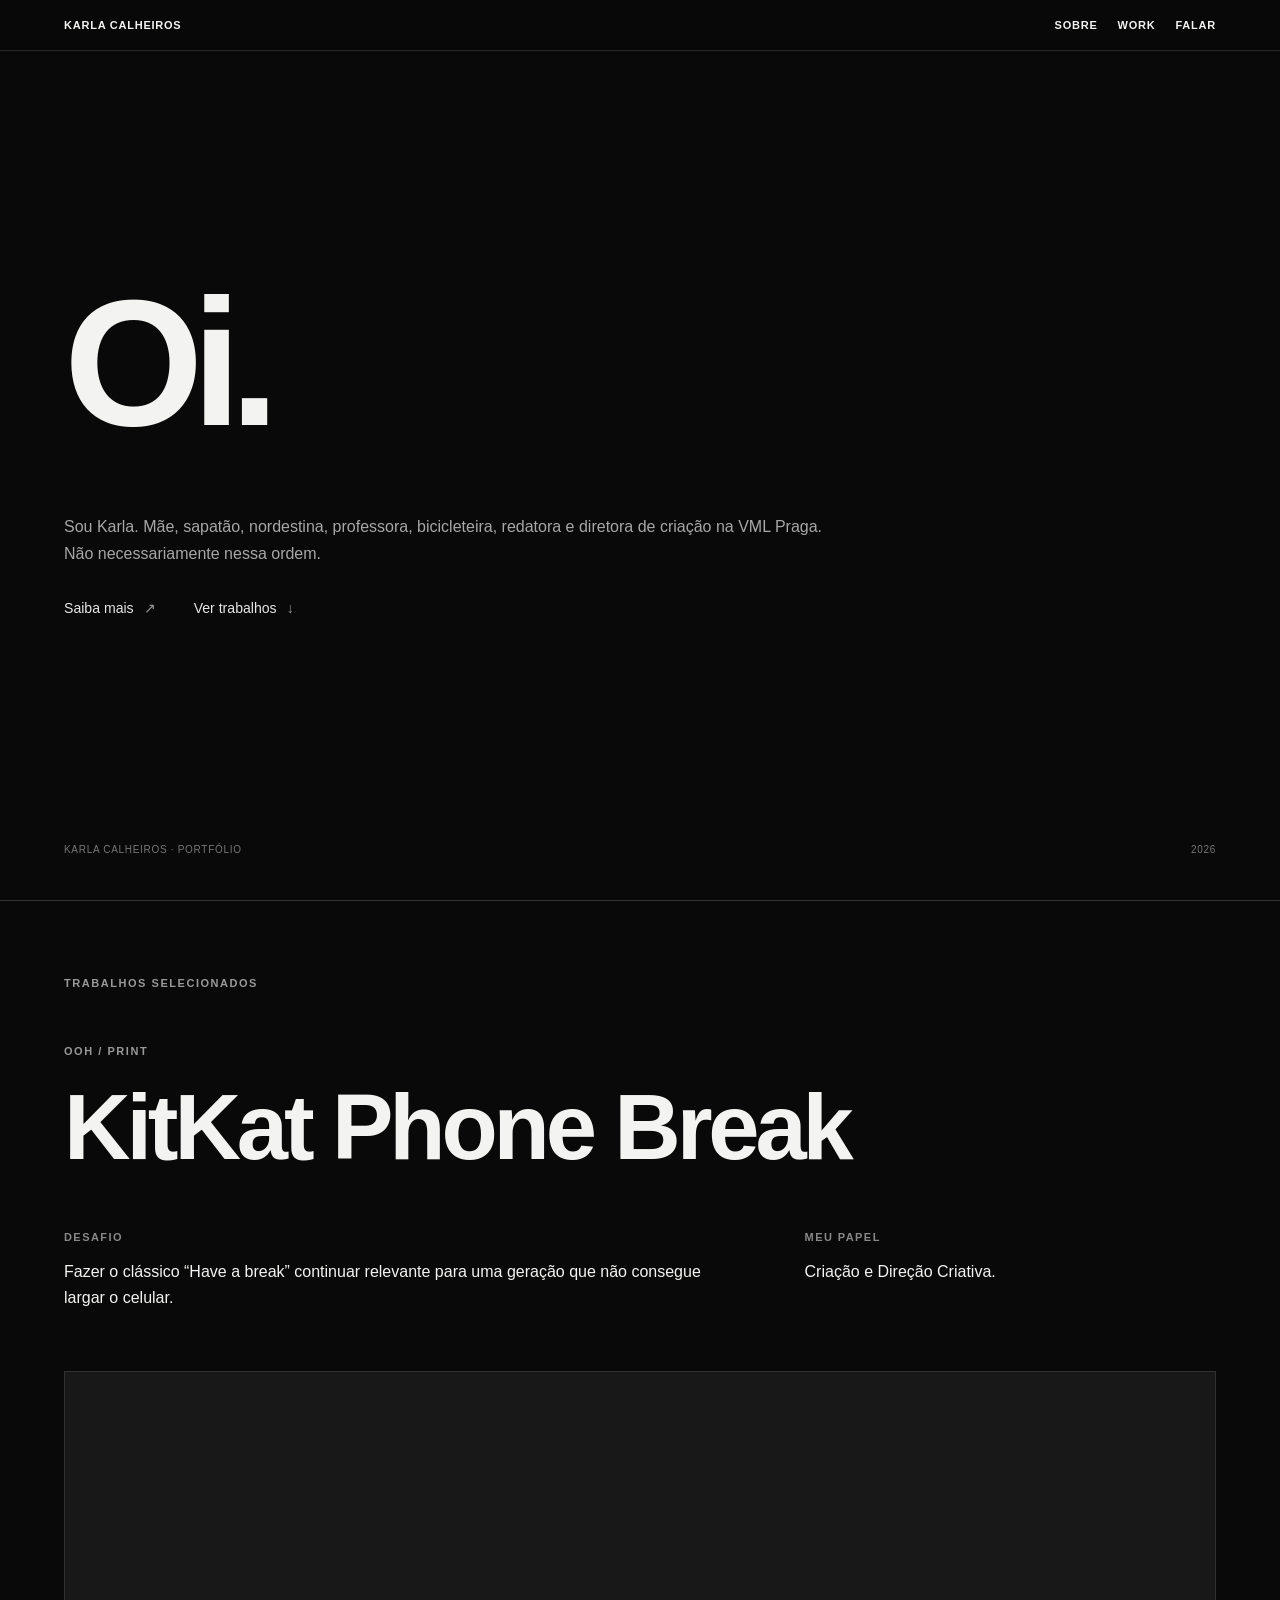
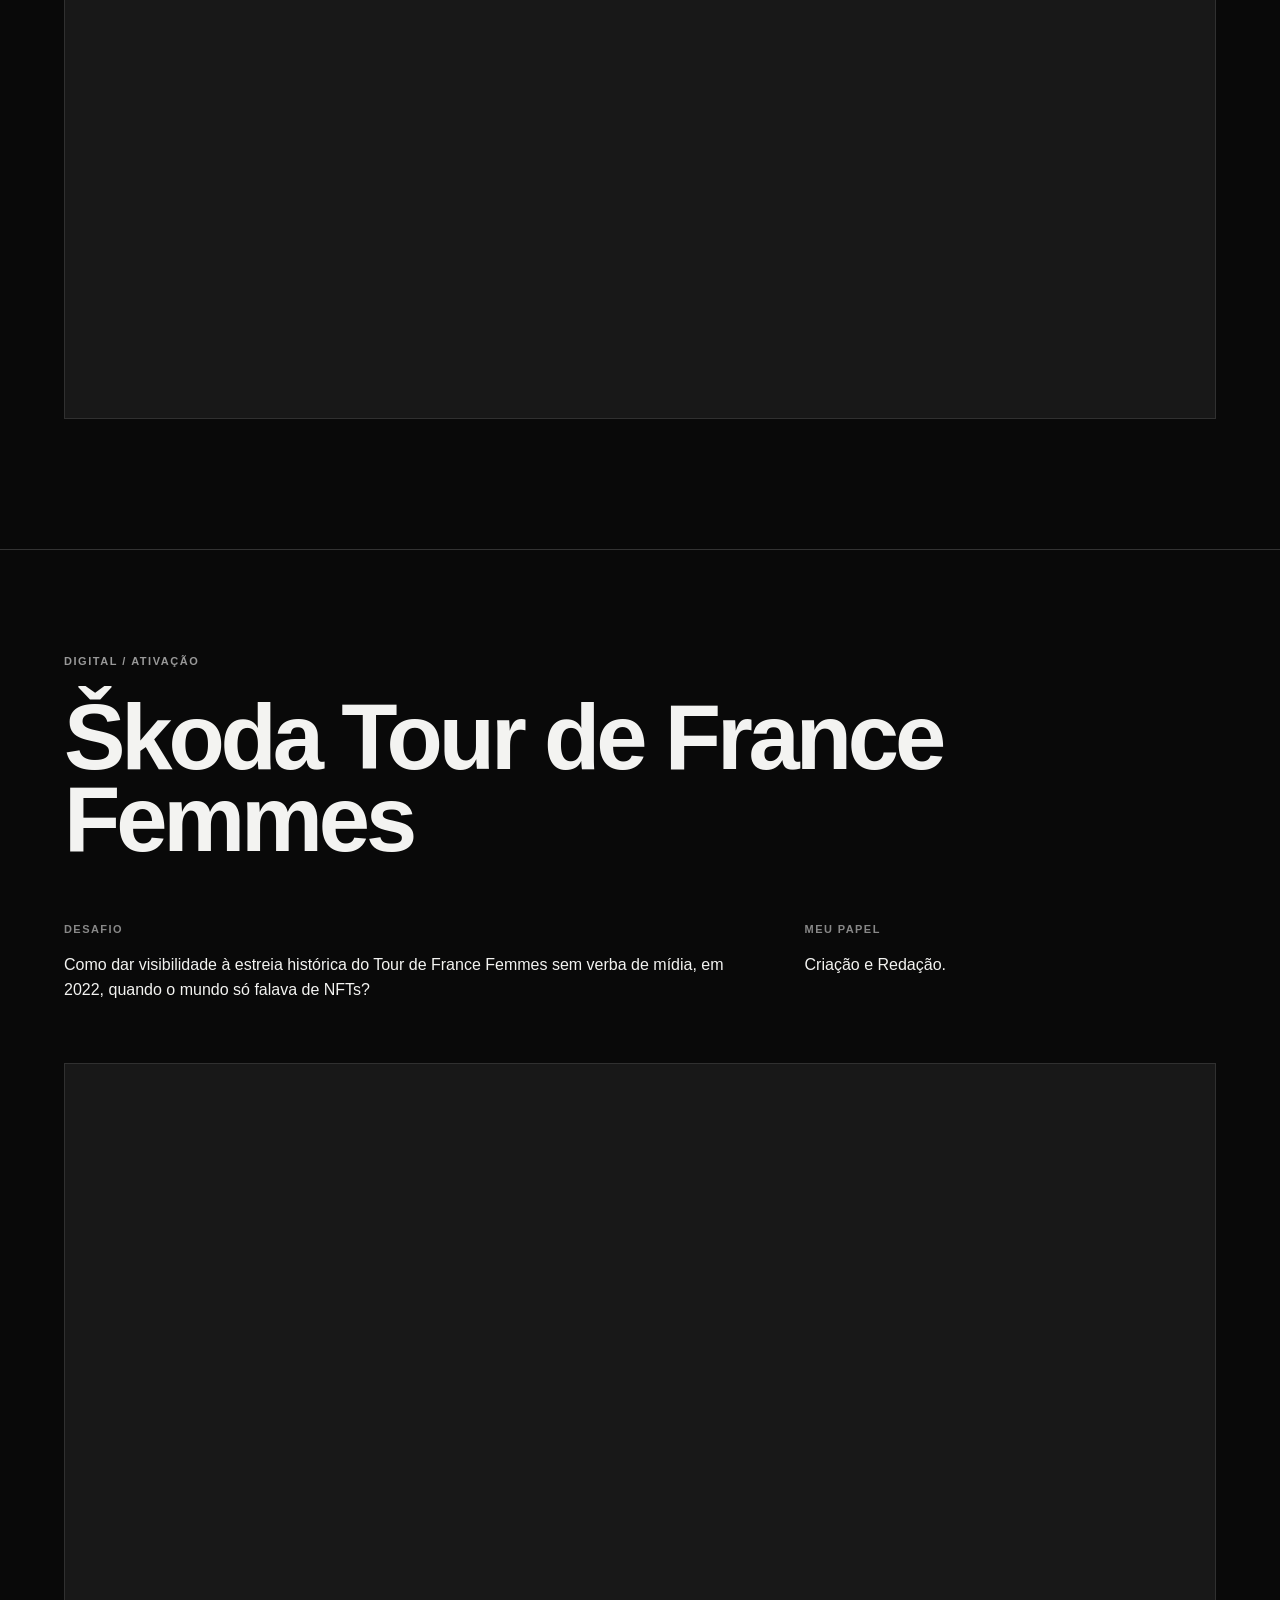
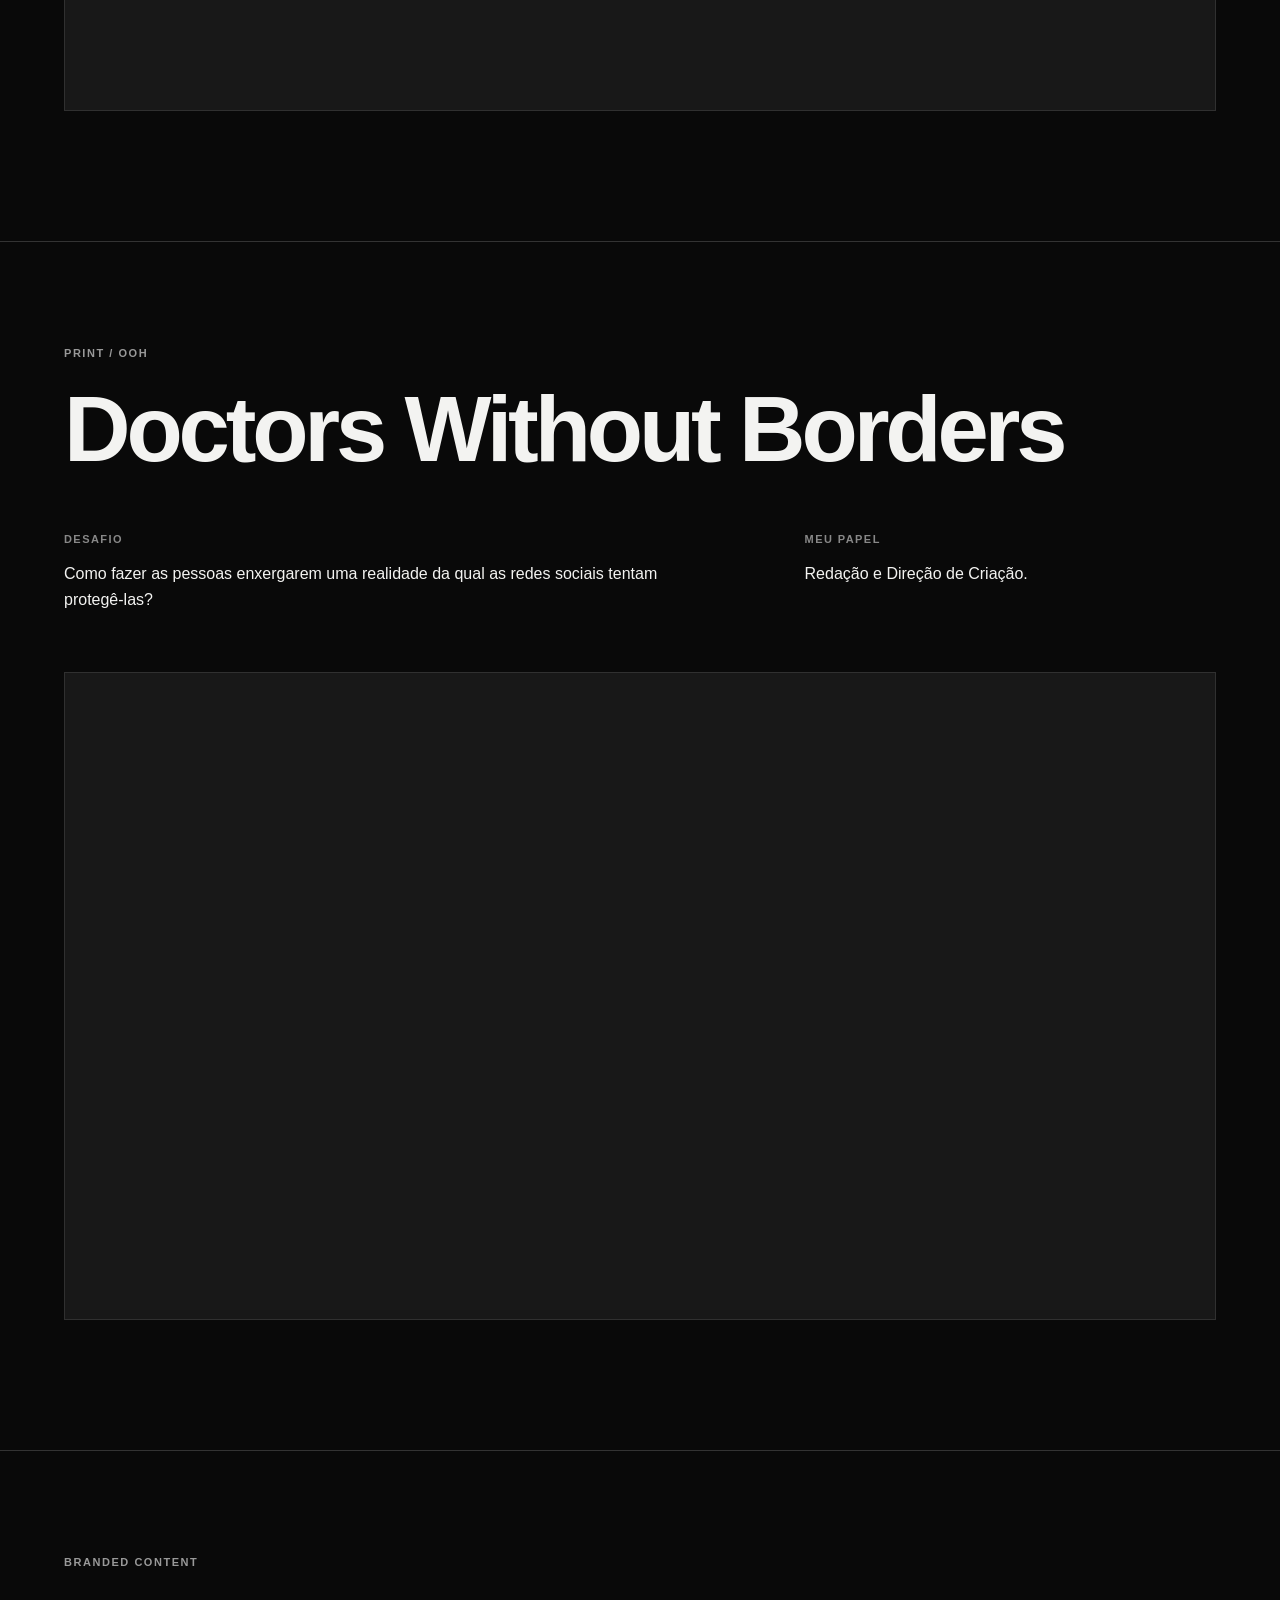
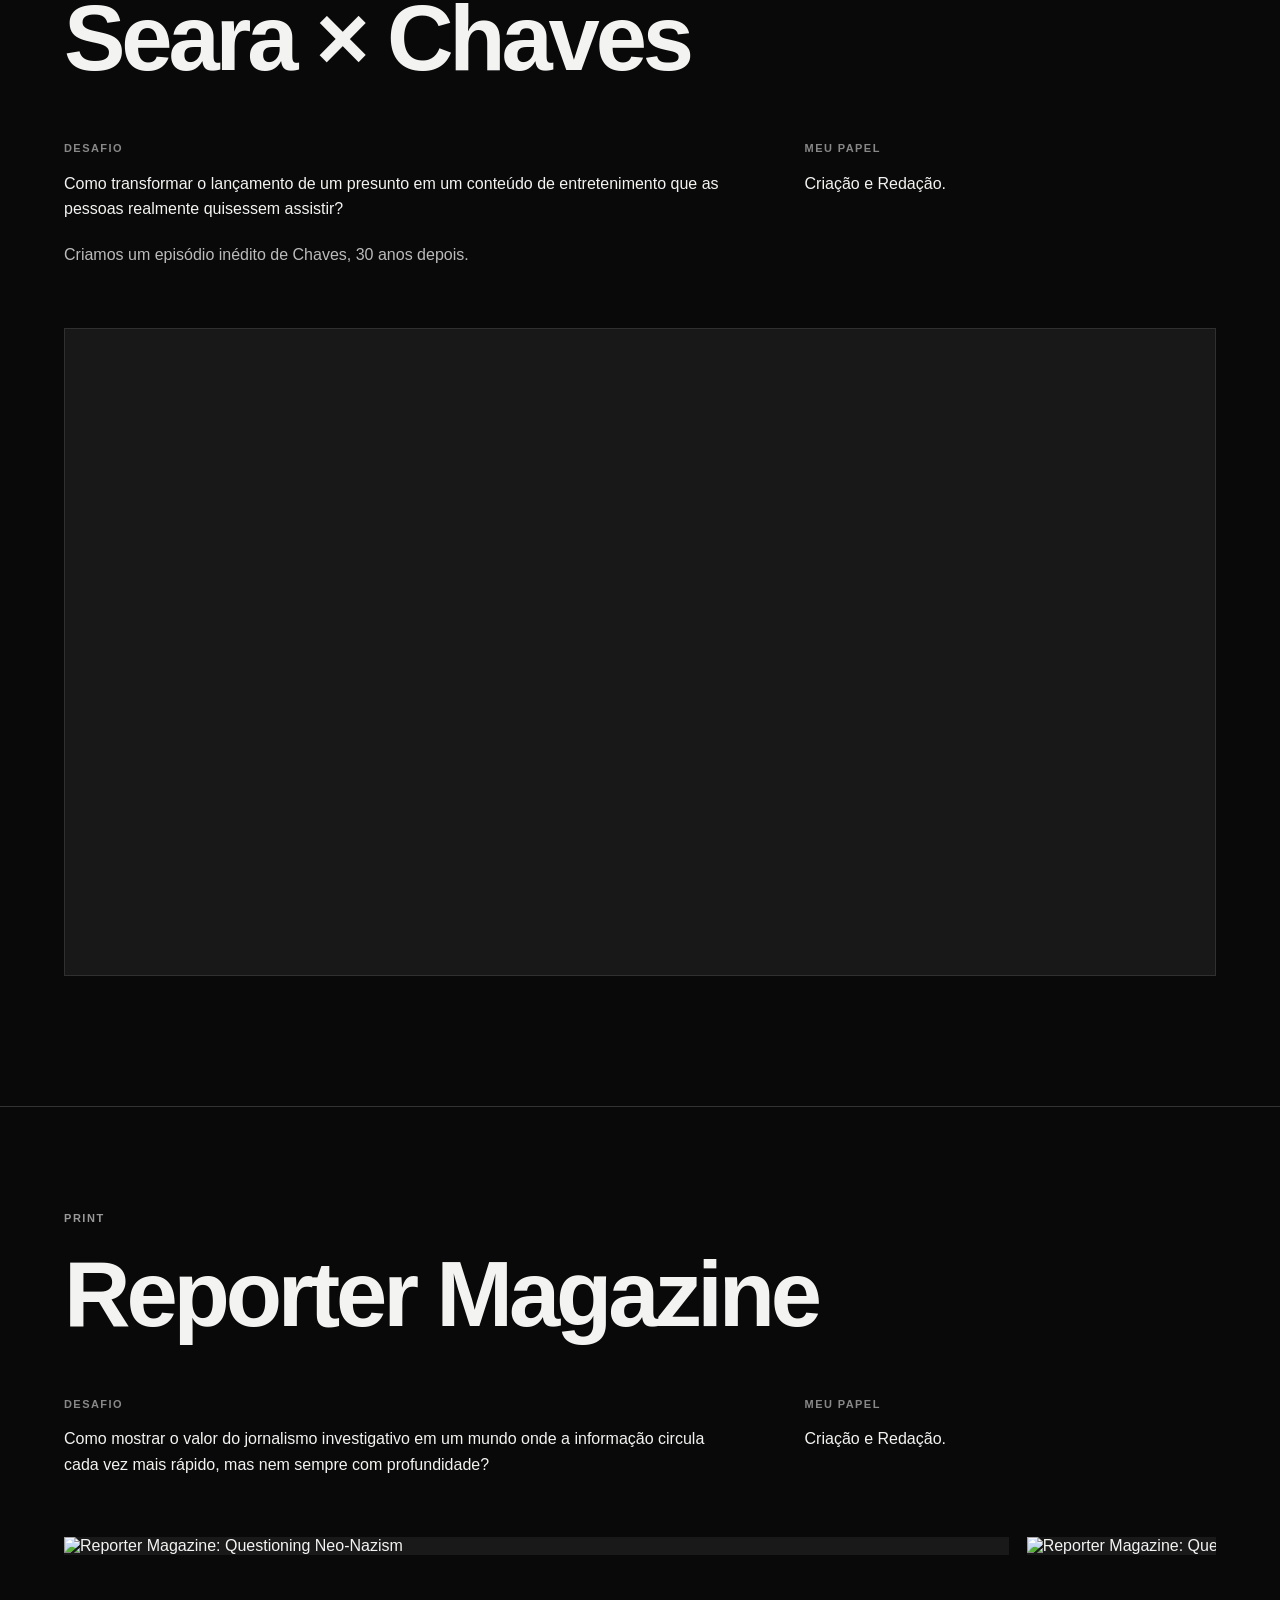
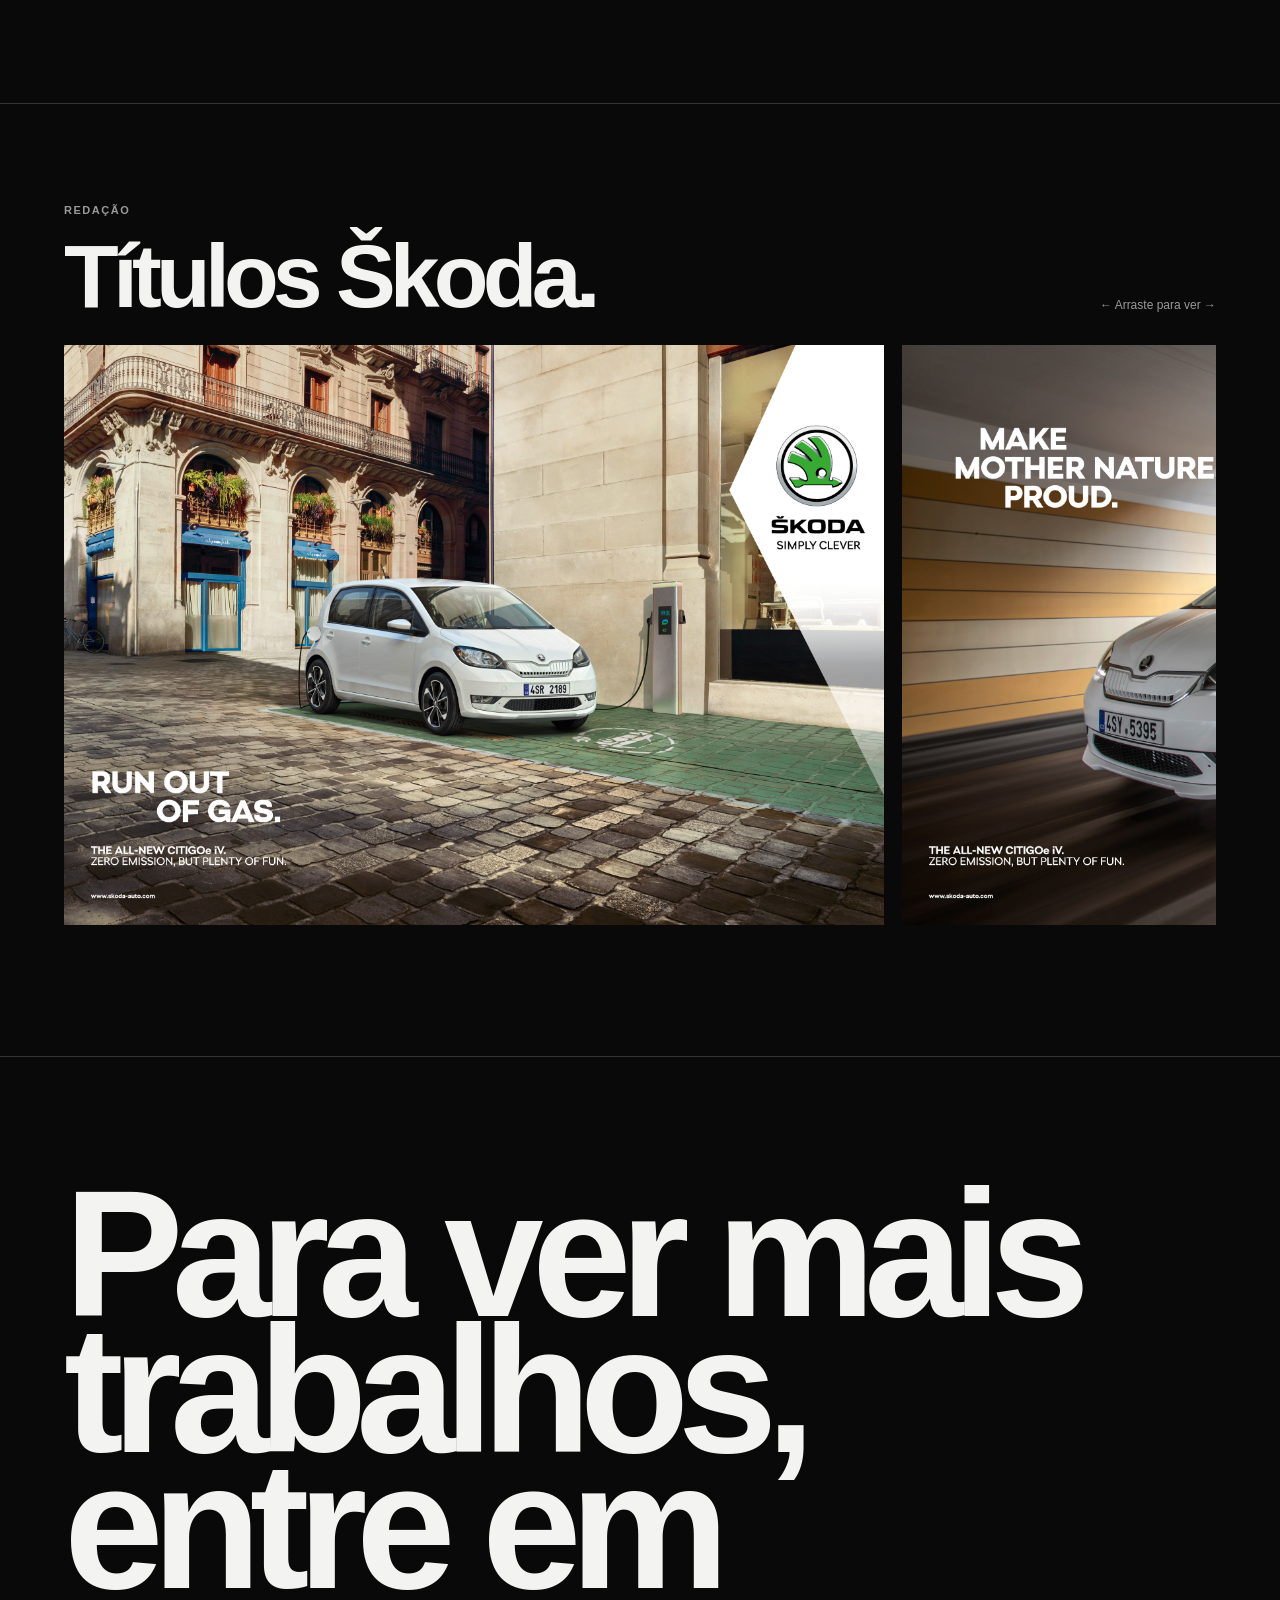
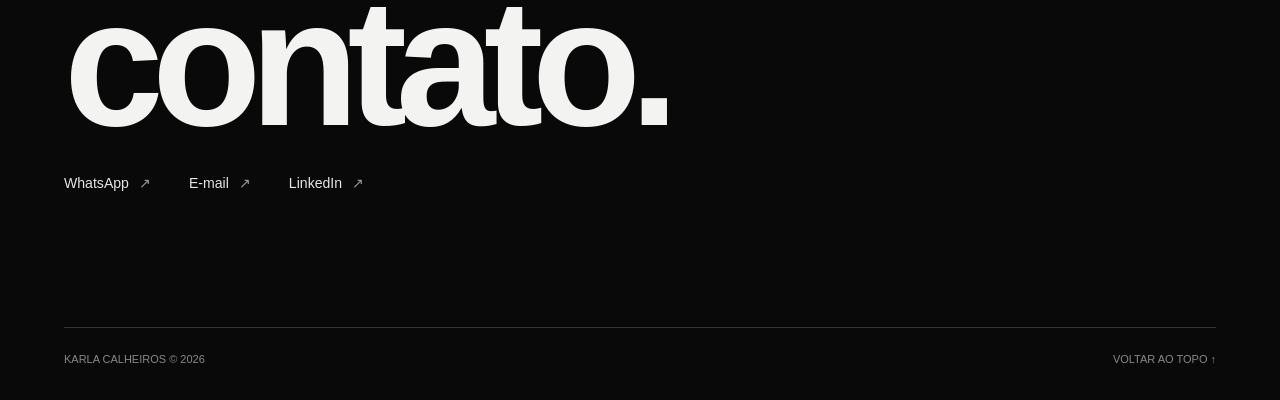
==== index.html @ 7d06cebe "Simplify closing sentence of toolkits paragraph" ====
<!doctype html><html lang="pt-BR"><head><meta charset="utf-8"><meta name="viewport" content="width=device-width,initial-scale=1"><title>Karla Calheiros | Creative Director</title><meta name="description" content="Karla Calheiros. Redatora e Diretora Criativa. Portfólio."><style>
:root{color-scheme:dark}*{box-sizing:border-box}html{scroll-behavior:smooth}body{margin:0;background:#090909;color:#f3f3f1;font-family:Arial,Helvetica,sans-serif}a{color:inherit;text-decoration:none}a:hover{opacity:.75}.top{position:fixed;z-index:3;top:0;left:0;right:0;background:#090909e8;border-bottom:1px solid #272727;padding:19px 5vw;display:flex;justify-content:space-between;font-size:11px;font-weight:700;letter-spacing:.07em}.top div{display:flex;gap:20px}.hero{height:100svh;min-height:580px;padding:15vh 5vw 7vh;display:flex;flex-direction:column;justify-content:center}.hero h1{font-size:clamp(54px,12.3vw,205px);letter-spacing:-.052em;line-height:.79;margin:auto 0 0;font-weight:900}.hero h1 span{display:block}.bottom{margin-top:auto;display:flex;align-items:center;justify-content:space-between;color:#999;font-size:12px;letter-spacing:.04em;text-transform:uppercase}.arrow{font-size:36px;color:white;animation:dip 2s infinite}@keyframes dip{50%{transform:translateY(9px);opacity:.45}}.container{max-width:1520px;margin:auto;padding:0 5vw}.kicker{font-size:11px;font-weight:700;letter-spacing:.14em;color:#999;text-transform:uppercase}.about{border-top:1px solid #333;padding:125px 0 150px}.prose{max-width:750px;margin:45px auto 0;font-size:clamp(17px,1.48vw,21px);line-height:1.6}.prose p{margin:0 0 1.4em}.work{border-top:1px solid #333;padding:15vh 0 12vh}.work h2,.footer h2{font-family:Arial,Helvetica,sans-serif;font-weight:900;font-size:clamp(90px,21vw,310px);letter-spacing:-.052em;line-height:.79;margin:75px 0 0}.case{border-top:1px solid #333;padding:105px 0 130px}.case h3{font-size:clamp(48px,8vw,125px);line-height:.9;letter-spacing:-.065em;margin:30px 0 60px}.meta{display:grid;grid-template-columns:1fr 1fr;gap:7vw;max-width:1050px;margin-bottom:60px}.label{font-size:11px;font-weight:bold;letter-spacing:.13em;color:#888;margin-bottom:18px}.meta p{font-size:clamp(18px,1.9vw,26px);line-height:1.33;margin:0}.answer{color:#bbb;margin-top:20px!important}.visual{aspect-ratio:16/9;background:#181818;display:flex;justify-content:center;align-items:center;position:relative;overflow:hidden;border:1px solid #303030}.visual iframe{position:absolute;inset:0;width:100%;height:100%;border:0}.ghost{font-size:clamp(48px,9vw,130px);font-weight:900;letter-spacing:-.09em;opacity:.12}.cta{position:absolute;padding:15px 24px;border:1px solid #777;font-size:12px;letter-spacing:.09em;font-weight:bold;background:#111}.cta:hover{background:#fff;color:#111;opacity:1}.footer{border-top:1px solid #333;min-height:80svh;padding:12vh 0 35px}.links{display:flex;flex-wrap:wrap;gap:30px;margin-top:75px;font-size:clamp(16px,2vw,25px)}.fine{border-top:1px solid #333;color:#888;font-size:11px;display:flex;justify-content:space-between;padding-top:25px;margin-top:130px}@media(max-width:700px){.top{padding:16px 5vw}.top div{gap:12px}.hero{min-height:400px}.hero h1{font-size:13vw}.about{padding:90px 0}.case{padding:80px 0 100px}.meta{grid-template-columns:1fr;gap:35px}.visual{min-height:220px}.footer{min-height:65svh}}@media(prefers-reduced-motion:reduce){.arrow{animation:none}}
 .case:has(.reporter-gallery) .visual{aspect-ratio:auto;border:0;background:transparent;display:block}.reporter-gallery{display:grid;gap:24px}.reporter-gallery img{width:100%;height:auto;display:block;background:#191919} 
/* Intro: quiet, editorial and interactive */
.hero-intro{min-height:620px;justify-content:center;align-items:flex-start;padding-top:13vh;padding-bottom:5vh;overflow:hidden}.hello-wrap{display:flex;align-items:center;gap:clamp(20px,3vw,54px);margin-top:auto}.hero-intro .hello{font-size:clamp(128px,25vw,370px);line-height:.78;letter-spacing:-.09em;margin:0;font-weight:900;opacity:0;transform:translateY(26px);animation:hello-appear .9s cubic-bezier(.2,.8,.2,1) .12s forwards}.hello-dot{display:inline-block;transform-origin:50% 80%;animation:dot-hello 5s ease-in-out 1.25s infinite}.hello-wave{font-size:clamp(28px,4.5vw,70px);font-weight:400;color:#a6a6a0;transform-origin:50% 50%;animation:wave-in 1.2s ease-out 1s both, wave-float 6s ease-in-out 2.2s infinite}.hero-copy{max-width:650px;font-size:clamp(20px,2.7vw,37px);line-height:1.28;letter-spacing:-.025em;margin:60px 0 45px;opacity:0;animation:fade-in .8s ease .6s forwards}.hero-choices{display:flex;gap:24px 42px;flex-wrap:wrap;opacity:0;animation:fade-in .8s ease .95s forwards}.hero-choices a{font-size:12px;font-weight:700;letter-spacing:.085em;border-bottom:1px solid #777;padding:13px 0;display:inline-flex;gap:22px;align-items:center;transition:gap .25s,border-color .25s}.hero-choices a:hover{gap:30px;opacity:1;border-color:#fff}.hero-foot{width:100%;display:flex;justify-content:space-between;font-size:10px;color:#777;letter-spacing:.07em;margin-top:auto;padding-top:60px}@keyframes hello-appear{to{opacity:1;transform:translateY(0)}}@keyframes fade-in{to{opacity:1}}@keyframes dot-hello{0%,87%,100%{transform:translateY(0)}92%{transform:translateY(-10px)}}@keyframes wave-in{from{opacity:0;transform:rotate(-55deg) scale(.6)}to{opacity:1;transform:rotate(0) scale(1)}}@keyframes wave-float{0%,100%{transform:rotate(0)}50%{transform:rotate(14deg)}}@media(max-width:700px){.hero-intro{min-height:560px;min-height:100svh;padding-top:100px;padding-bottom:30px}.hero-intro .hello{font-size:clamp(120px,35vw,240px)}.hello-wave{font-size:32px}.hero-copy{font-size:clamp(21px,5vw,28px);margin:48px 0 30px}.hero-choices{flex-direction:column;gap:4px}.hero-foot{padding-top:45px}}@media(prefers-reduced-motion:reduce){.hero-intro .hello,.hero-copy,.hero-choices,.hello-wave{animation:none;opacity:1;transform:none}.hello-dot{animation:none}}

/* Greeting cover v2: paced sequence and stable viewport layout */
.hero.hero-intro{height:auto;min-height:100svh;min-height:100dvh;padding:clamp(95px,13vh,150px) 5vw 45px;justify-content:center;align-items:flex-start;overflow:visible}
.greeting{position:relative;flex:0 0 auto;width:100%;height:clamp(115px,17vw,230px);margin-top:auto}
.greeting-word{position:absolute;left:0;top:0;margin:0!important;font-family:Arial,Helvetica,sans-serif;font-size:clamp(86px,14vw,190px)!important;font-weight:900;letter-spacing:-.075em;line-height:1!important;white-space:nowrap;opacity:0;transform:translateY(15px)}
.word-1{animation:greet-out 2.8s ease-in-out 0s both}.word-2{animation:greet-out 2.8s ease-in-out 2.8s both}.word-3{animation:greet-out 2.8s ease-in-out 5.6s both}.word-4{animation:greet-last .9s ease-out 8.4s both}
.hero.hero-intro .hero-copy{font-size:clamp(20px,2.1vw,31px);line-height:1.3;max-width:720px;margin:25px 0 36px;letter-spacing:-.025em;opacity:1;animation:none}
.hero.hero-intro .hero-choices{opacity:1;animation:none;display:flex;gap:16px 45px;flex-wrap:wrap}
.hero.hero-intro .hero-foot{margin-top:auto;padding-top:60px}
@keyframes greet-out{0%{opacity:0;transform:translateY(15px)}18%,73%{opacity:1;transform:translateY(0)}100%{opacity:0;transform:translateY(-12px)}}
@keyframes greet-last{from{opacity:0;transform:translateY(15px) rotate(-3deg)}to{opacity:1;transform:translateY(0) rotate(0)}}
@media(max-width:700px){.hero.hero-intro{min-height:100svh;min-height:100dvh;padding:95px 5vw 35px}.greeting{height:clamp(95px,25vw,145px)}.greeting-word{font-size:clamp(78px,22vw,120px)!important}.hero.hero-intro .hero-copy{font-size:clamp(19px,4.8vw,26px);margin:18px 0 25px}.hero.hero-intro .hero-foot{padding-top:50px}}
@media(prefers-reduced-motion:reduce){.greeting-word{animation:none!important;opacity:0;transform:none}.greeting-word.word-4{opacity:1}}

/* Understated introduction and editorial navigation */
.hero.hero-intro .hero-copy{font-size:clamp(16px,1.42vw,20px);font-weight:400;line-height:1.55;letter-spacing:0;max-width:510px;color:#bdbdbb;margin:20px 0 27px}
.hero.hero-intro .hero-choices{gap:12px 38px;align-items:center}
.hero.hero-intro .hero-choices a{font-size:clamp(14px,1.1vw,16px);font-weight:400;letter-spacing:0;text-transform:none;color:#e6e6e6;border:0;padding:6px 0;gap:10px;transition:opacity .2s,gap .2s}
.hero.hero-intro .hero-choices a span{color:#999}
.hero.hero-intro .hero-choices a:hover{gap:16px;opacity:.7}
@media(max-width:700px){.hero.hero-intro .hero-copy{font-size:16px;line-height:1.5;margin:20px 0 24px}.hero.hero-intro .hero-choices{gap:8px}.hero.hero-intro .hero-choices a{font-size:15px}}

/* Collapsible bio: only shown on request */
.about[hidden]{display:none!important}
.about{padding:85px 0 105px}
.about .prose{max-width:690px;margin:26px 0 0;font-size:clamp(15px,1.2vw,17px);line-height:1.7;color:#a7a7a7;letter-spacing:0}
.about .prose strong{color:#e6e6e6;font-weight:600}
.hero.hero-intro .hero-copy{max-width:660px;font-size:clamp(15px,1.18vw,17px);line-height:1.65;color:#a7a7a7;margin:18px 0 27px}
@media(max-width:700px){.hero.hero-intro .hero-copy{font-size:15px;line-height:1.6;max-width:100%}.about{padding:65px 0 85px}.about .prose{font-size:15px}}

/* Consistent restrained type in intro and biography */
.hero.hero-intro .hero-copy{font-size:14px;line-height:1.6;font-weight:400;color:#a7a7a7;max-width:780px}
.about .prose{font-size:14px;line-height:1.75;font-weight:400;color:#a7a7a7}
.about .prose strong{font-weight:400;color:inherit}
@media(max-width:700px){.hero.hero-intro .hero-copy,.about .prose{font-size:14px}}
.about-highlights{margin-top:65px;padding-top:32px;border-top:1px solid #333}.about-highlights ul{list-style:none;padding:0;margin:25px 0 0}.about-highlights li{margin:0 0 14px;line-height:1.65} .hero-copy .intro-lastline{display:block}
/* Footer contact links mirror the opening screen CTAs */
.footer .links{display:flex;flex-wrap:wrap;align-items:center;gap:12px 38px;margin-top:55px}
.footer .links a{display:inline-flex;align-items:center;gap:10px;padding:6px 0;border:0;color:#e6e6e6;font-size:clamp(14px,1.1vw,16px);font-weight:400;letter-spacing:0;text-transform:none;transition:opacity .2s,gap .2s}
.footer .links a span{color:#999}
.footer .links a:hover{gap:16px;opacity:.7}
@media(max-width:700px){.footer .links{gap:8px 28px}.footer .links a{font-size:15px}}

/* Layout pass: coherent editorial type scale and responsive headings */
.hero.hero-intro .hero-copy,
.about .prose{font-size:clamp(16px,1.18vw,18px);line-height:1.65}
.meta p{font-size:clamp(18px,1.55vw,22px);line-height:1.46}
.case h3{font-size:clamp(44px,7.2vw,108px);letter-spacing:-.045em;overflow-wrap:break-word}
.work h2,.footer h2{font-size:clamp(78px,15vw,220px);letter-spacing:-.055em;line-height:.9;max-width:100%;overflow-wrap:normal}
.footer h2{white-space:nowrap}
.footer .links{position:relative;z-index:1}
@media(max-width:700px){
 .hero.hero-intro .hero-copy,.about .prose{font-size:16px;line-height:1.65}
 .meta p{font-size:18px;line-height:1.46}
 .case h3{font-size:clamp(38px,9vw,62px);letter-spacing:-.035em;line-height:1}
 .work h2,.footer h2{font-size:clamp(58px,14.4vw,105px);letter-spacing:-.055em;line-height:.95;margin-top:48px}
 .footer{min-height:unset;padding:85px 0 30px}
 .footer .links{margin-top:44px;gap:12px 26px}
 .footer .links a{overflow-wrap:anywhere}
 .fine{margin-top:100px;gap:18px}
}
@media(max-width:380px){.footer h2{font-size:13.5vw}.top{font-size:10px}.top div{gap:9px}.fine{flex-wrap:wrap}}

/* Keep the full opening introduction together on desktop */
@media(min-width:900px){.hero.hero-intro .hero-copy{max-width:1050px}}

/* Case copy: match editorial body scale and balance ragged lines */
.meta{max-width:1100px;grid-template-columns:minmax(0,1.6fr) minmax(0,.85fr);gap:clamp(32px,5vw,85px)}
.meta p{font-size:clamp(16px,1.2vw,18px);line-height:1.6;letter-spacing:0;text-wrap:pretty}
.meta .label{font-size:11px;line-height:1.4;margin-bottom:14px}
@media(max-width:700px){.meta{grid-template-columns:minmax(0,1fr);gap:30px}.meta p{font-size:16px;line-height:1.6;max-width:62ch}}

/* Selected work heading and discreet invitation after the five cases */
.work h2{font-size:clamp(38px,7.3vw,112px);line-height:1.05;letter-spacing:-.055em;text-wrap:balance}
.more-work{padding:30px 0 110px}
.more-work .container{border-top:1px solid #333;padding-top:45px}
.more-work a{font-size:clamp(16px,1.2vw,19px);font-weight:400;color:#e6e6e6;display:inline-flex;align-items:center;gap:12px}
.more-work a span{color:#999}
@media(max-width:700px){.work h2{font-size:clamp(34px,8vw,60px);line-height:1.06}.more-work{padding:0 0 90px}.more-work .container{padding-top:35px}}

/* Larger selected-work headline with safe responsive scaling */
.work h2{font-size:clamp(52px,9.4vw,145px);line-height:.98;letter-spacing:-.06em;max-width:100%;overflow-wrap:normal}
@media(max-width:700px){.work h2{font-size:clamp(39px,9vw,69px);line-height:1.03;letter-spacing:-.052em;text-wrap:balance}}

/* One display type scale for the three large statements */
:root{--display-size:clamp(86px,14vw,190px)}
.greeting-word,.work h2,.more-work a{
 font-family:Arial,Helvetica,sans-serif!important;
 font-size:var(--display-size)!important;
 font-weight:900!important;
 line-height:1!important;
 letter-spacing:-.075em!important;
}
.work h2{max-width:100%;overflow-wrap:normal;text-wrap:balance;margin-top:75px}
.more-work a{display:block;max-width:100%;text-wrap:balance;overflow-wrap:normal}
.more-work a span{font-size:.5em;vertical-align:middle;letter-spacing:0}
@media(max-width:700px){
 :root{--display-size:clamp(78px,22vw,120px)}
 .work h2{margin-top:48px}
 .more-work a{line-height:1.04!important}
}

/* Contact is one section: invitation, heading and ways to reach me */
.footer{border-top:1px solid #333;padding-top:clamp(70px,9vh,115px)}
.footer .contact-intro{font-size:clamp(16px,1.2vw,18px);line-height:1.55;color:#bdbdbd;margin:35px 0 0}
.footer h2{margin-top:25px}
.footer .links{margin-top:38px}
@media(max-width:700px){.footer{padding-top:70px}.footer .contact-intro{margin-top:28px;font-size:16px}.footer h2{margin-top:24px}.footer .links{margin-top:28px}}

/* The contact invitation itself is the display headline */
.footer h2.contact-heading{font-size:var(--display-size);font-weight:900;line-height:1;letter-spacing:-.075em;white-space:normal;text-wrap:balance;overflow-wrap:normal;margin-top:48px}
@media(max-width:700px){.footer h2.contact-heading{margin-top:32px;line-height:1.03}}

/* Tighter leading for the multiline contact statement */
.footer h2.contact-heading{line-height:.86!important}
@media(max-width:700px){.footer h2.contact-heading{line-height:.9!important}}

/* Unified display system: same face, size, case, weight and leading */
:root{--display-size:clamp(86px,14vw,190px)}
.greeting-word,.work h2,.footer h2.contact-heading{
 font-family:Arial,Helvetica,sans-serif!important;
 font-size:var(--display-size)!important;
 font-weight:900!important;
 line-height:.88!important;
 letter-spacing:-.075em!important;
 text-transform:uppercase!important;
 font-stretch:normal;
}
.work h2,.footer h2.contact-heading{
 white-space:normal!important;
 text-wrap:balance;
 overflow-wrap:break-word;
}
.footer h2.contact-heading{margin:48px 0 0!important}
@media(max-width:700px){
 :root{--display-size:clamp(78px,22vw,120px)}
 .greeting-word,.work h2,.footer h2.contact-heading{line-height:.9!important}
 .footer h2.contact-heading{margin-top:32px!important}
}

/* Refined editorial display typography, consistent across all three headings */
.greeting-word,.work h2,.footer h2.contact-heading{
 text-transform:none!important;
 font-family:Arial,Helvetica,sans-serif!important;
 font-weight:900!important;
 font-size:var(--display-size)!important;
 line-height:.94!important;
 letter-spacing:-.065em!important;
}
.work h2,.footer h2.contact-heading{text-wrap:balance;overflow-wrap:normal}
.footer h2.contact-heading{line-height:.92!important}
@media(max-width:700px){
 .greeting-word,.work h2,.footer h2.contact-heading{line-height:.96!important;letter-spacing:-.06em!important}
 .footer h2.contact-heading{line-height:.94!important}
}

/* Tighter two-line selected-work heading */
.work h2{line-height:.76!important}
@media(max-width:700px){.work h2{line-height:.82!important}}

/* Match the compact leading of the selected-work heading */
.footer h2.contact-heading{line-height:.76!important}
@media(max-width:700px){.footer h2.contact-heading{line-height:.82!important}}


/* Compact horizontal copy gallery */
.titles{border-top:1px solid #333;padding:100px 0 115px;overflow:hidden}
.titles-head{display:flex;align-items:end;justify-content:space-between;gap:30px;margin:18px 0 26px}
.titles-head h2{font-size:clamp(44px,7vw,94px);line-height:.95;letter-spacing:-.065em;margin:0;font-weight:900}
.titles-head>span{font-size:12px;color:#999;white-space:nowrap;padding-bottom:7px}
.titles-track{display:flex;gap:18px;overflow-x:auto;scroll-snap-type:x mandatory;scrollbar-width:thin;scrollbar-color:#555 transparent;padding:0 0 16px}
.titles-card{flex:0 0 min(490px,78vw);min-height:360px;padding:30px;background:#eae9e5;color:#111;display:flex;flex-direction:column;justify-content:space-between;scroll-snap-align:start}
.titles-card:nth-child(even){background:#272727;color:#f5f5f1}
.titles-number{font-size:11px;font-weight:700;letter-spacing:.1em}
.titles-card p{font-size:clamp(32px,3.4vw,54px);line-height:1.03;font-weight:800;letter-spacing:-.055em;margin:auto 0;text-wrap:balance}
.titles-card small{font-size:14px;line-height:1.4;max-width:310px}
@media(max-width:700px){.titles{padding:75px 0 85px}.titles-head{align-items:start;flex-direction:column;gap:14px}.titles-head h2{font-size:clamp(43px,10vw,65px)}.titles-card{flex-basis:85vw;min-height:330px;padding:24px}.titles-card p{font-size:clamp(32px,8vw,48px)}}

/* Reporter series: swipeable, one poster at a time */
.reporter-gallery{display:flex;gap:18px;overflow-x:auto;scroll-snap-type:x mandatory;scrollbar-width:thin;scrollbar-color:#555 transparent;padding-bottom:18px}
.reporter-gallery img{flex:0 0 82%;width:82%;max-width:82%;height:auto;align-self:start;object-fit:contain;scroll-snap-align:start}
@media(max-width:700px){.reporter-gallery{gap:12px}.reporter-gallery img{flex-basis:92%;width:92%;max-width:92%}}

/* Show original Škoda campaign images, not recreated headline cards */
.titles-prints{align-items:center}
.titles-prints .titles-print{flex:0 0 min(820px,88vw);min-width:0;margin:0;scroll-snap-align:start}
.titles-print img{display:block;width:100%;height:auto;background:#222}
.titles-print img[hidden]{display:none}
.titles-print figcaption{padding:40px;background:#181818;color:#bbb;line-height:1.5}
@media(max-width:700px){.titles-prints .titles-print{flex-basis:91vw}}

/* The work begins immediately, without a full-screen chapter title */
.work.work-compact{padding:76px 0 32px}
.work.work-compact + #cases .case:first-child{border-top:0;padding-top:24px}
@media(max-width:700px){.work.work-compact{padding:62px 0 20px}.work.work-compact + #cases .case:first-child{padding-top:20px}}
</style></head><body>
<nav class="top"><a href="#top">KARLA CALHEIROS</a><div><a href="#sobre">SOBRE</a><a href="#work">WORK</a><a href="#contato">FALAR</a></div></nav>
<header class="hero hero-intro" id="top"><div class="greeting" aria-label="Hello. Ahoj. Hallo. Oi."><span class="greeting-word word-1" aria-hidden="true">Hello.</span><span class="greeting-word word-2" aria-hidden="true">Ahoj.</span><span class="greeting-word word-3" aria-hidden="true">Hallo.</span><h1 class="greeting-word word-4">Oi.</h1></div><p class="hero-copy">Sou Karla. Mãe, sapatão, nordestina, professora, bicicleteira, redatora e diretora de criação na VML Praga.<span class="intro-lastline">Não necessariamente nessa ordem.</span></p><div class="hero-choices"><a href="#sobre">Saiba mais <span aria-hidden="true">↗</span></a><a href="#work">Ver trabalhos <span aria-hidden="true">↓</span></a></div><div class="hero-foot"><span>KARLA CALHEIROS · PORTFÓLIO</span><span>2026</span></div></header>
<section class="about" id="sobre" hidden><div class="container"><div class="kicker">Sobre</div><div class="prose">
<p>Minha carreira começou no Brasil e passou pela Alemanha, Eslováquia e República Tcheca. Numa trajetória internacional curiosamente incompatível com minha paixão por&nbsp;praia.</p>
<p>Nesses mais de 16 anos, criei campanhas locais, regionais e globais. Algumas dessas ideias renderam prêmios. Mais de 50, se a gente for botar na ponta do lápis, incluindo 7 Cannes Lions e o primeiro Grand Prix da história da República Tcheca.</p>
<p>Nos últimos 8 anos, trabalhei principalmente com marcas globais como Škoda e BAT. Nesse tempo, virei especialista em toolkits, também conhecidos como playbooks, campaign frameworks ou qualquer outro nome que resolvam dar. Mas, seja lá como chamem, no fim das contas são aqueles decks bem detalhados que explicam, tim-tim por tim-tim, como fazer uma ideia funcionar em diferentes mercados, formatos e pontos de contato. Pra que a ideia continue interessante pro Matteo, em Milão, pra Yuki, em Tóquio, e pro Wojtek, em Varsóvia.</p>
<p>Também fiz muitas apresentações para <em>senior stakeholders</em>. A essa altura, você deve estar me imaginando como uma pessoa séria e importante. Talvez eu não devesse estragar essa imagem, mas toda vez que ouço <em>stakeholders</em>, imagino um bando de executivos segurando bifes espetados em garfos gigantes.</p>
<p>Mais recentemente, comecei a dar aulas na Miami Ad School. Além de ensinar que tudo pode ser mídia, tento passar adiante algo que demorei a aprender: nem tudo precisa ser levado tão a sério.</p>
<p>E, no meio disso tudo, aconteceu a maior mudança da minha vida: nasceu o Nino. Com ele, veio também a vontade de criar nossa família mais perto das nossas raízes, no Brasil.</p>
<p>O que, aliás, explica por que você está aqui lendo tudo isso.</p>
<p>A compatibilidade com minha paixão por praia é mera coincidência.</p>
<div class="about-highlights"><div class="kicker">Alguns highlights</div><ul><li>4º lugar no ranking europeu e 12º no ranking global de diretores de criação do The One Show 2026.</li><li>Presidente do júri de Print do Czech Young Lions.</li><li>Jurada do New York Festivals.</li></ul></div>
</div></div></section>
<section class="work work-compact" id="work"><div class="container"><div class="kicker">Trabalhos selecionados</div></div></section><main id="cases"></main><section class="titles" aria-label="Títulos Škoda"><div class="container">
<div class="kicker">Redação</div><div class="titles-head"><h2>Títulos Škoda.</h2><span>← Arraste para ver →</span></div>
<div class="titles-track titles-prints" tabindex="0" aria-label="Anúncios originais Škoda. Deslize horizontalmente para ver."><figure class="titles-print"><img loading="lazy" src="CITIGOe_Karla.jpeg" alt="Škoda Citigo e iV: Run out of gas." onerror="this.hidden=true;this.nextElementSibling.hidden=false"><figcaption hidden>Imagem 1 de 7 · Škoda Citigo e iV: Run out of gas.</figcaption></figure><figure class="titles-print"><img loading="lazy" src="CITIGOe_Karla3.jpeg" alt="Škoda Citigo e iV: Make Mother Nature proud." onerror="this.hidden=true;this.nextElementSibling.hidden=false"><figcaption hidden>Imagem 2 de 7 · Škoda Citigo e iV: Make Mother Nature proud.</figcaption></figure><figure class="titles-print"><img loading="lazy" src="Scala_PrintA3_BRAND_Comfort.jpg" alt="Škoda Scala: You’ve got far more favourite places than you think." onerror="this.hidden=true;this.nextElementSibling.hidden=false"><figcaption hidden>Imagem 3 de 7 · Škoda Scala: You’ve got far more favourite places than you think.</figcaption></figure><figure class="titles-print"><img loading="lazy" src="Scala_PrintA3_PRODUCT_Connectivity2.jpg" alt="Škoda Scala: The meaning of life is hard to find. Unlike a parking space." onerror="this.hidden=true;this.nextElementSibling.hidden=false"><figcaption hidden>Imagem 4 de 7 · Škoda Scala: The meaning of life is hard to find. Unlike a parking space.</figcaption></figure><figure class="titles-print"><img loading="lazy" src="Scala_PrintA3_PRODUCT_ExtDesign.jpg" alt="Škoda Scala: Let your curiosity drive you." onerror="this.hidden=true;this.nextElementSibling.hidden=false"><figcaption hidden>Imagem 5 de 7 · Škoda Scala: Let your curiosity drive you.</figcaption></figure><figure class="titles-print"><img loading="lazy" src="Screenshot%202026-10-29%20at%2015.55.54.png" alt="Škoda Cycling: We BMX before we ABC. Original story sequence." onerror="this.hidden=true;this.nextElementSibling.hidden=false"><figcaption hidden>Imagem 6 de 7 · Škoda Cycling: We BMX before we ABC. Original story sequence.</figcaption></figure><figure class="titles-print"><img loading="lazy" src="Screenshot%202026-10-29%20at%2015.56.06.png" alt="Škoda Cycling: They fly off the nest. Original story sequence." onerror="this.hidden=true;this.nextElementSibling.hidden=false"><figcaption hidden>Imagem 7 de 7 · Škoda Cycling: They fly off the nest. Original story sequence.</figcaption></figure></div></div></section>
<footer class="footer" id="contato"><div class="container"><h2 class="contact-heading">Para ver mais trabalhos, entre em contato.</h2><div class="links"><a href="https://wa.me/420608595144" target="_blank" rel="noopener noreferrer">WhatsApp <span aria-hidden="true">↗</span></a><a href="mailto:kcalheiros@hotmail.com">E-mail <span aria-hidden="true">↗</span></a><a href="https://www.linkedin.com/in/karlacalheiros" target="_blank" rel="noopener">LinkedIn <span aria-hidden="true">↗</span></a></div><div class="fine"><span>KARLA CALHEIROS © 2026</span><a href="#top">VOLTAR AO TOPO ↑</a></div></div></footer>
<script>
const projects=[
["KitKat Phone Break","Fazer o clássico “Have a break” continuar relevante para uma geração que não consegue largar o celular.","Criação e Direção Criativa.","vimeo","1154382743"],
["Škoda Tour de France Femmes","Como dar visibilidade à estreia histórica do Tour de France Femmes sem verba de mídia, em 2022, quando o mundo só falava de NFTs?","Criação e Redação.","vimeo","936368336"],
["Doctors Without Borders","Como fazer as pessoas enxergarem uma realidade da qual as redes sociais tentam protegê-las?","Redação e Direção de Criação.","vimeo","1185783507"],
["Seara × Chaves","Como transformar o lançamento de um presunto em um conteúdo de entretenimento que as pessoas realmente quisessem assistir?","Criação e Redação.","youtube","wwcxfzU2niE","Criamos um episódio inédito de Chaves, 30 anos depois."],
["Reporter Magazine","Como mostrar o valor do jornalismo investigativo em um mundo onde a informação circula cada vez mais rápido, mas nem sempre com profundidade?","Criação e Redação.","link","https://www.behance.net/gallery/77934985/Reporter-Magazine-Changing-Your-Perspective"]];
const projectFormats=["OOH / Print","Digital / Ativação","Print / OOH","Branded Content","Print"];
const esc=s=>String(s).replaceAll("&","&amp;").replaceAll("<","&lt;").replaceAll(">","&gt;").replaceAll('"',"&quot;");
document.getElementById("cases").innerHTML=projects.map((p,i)=>{const display=p[0].startsWith("Victoria’s Secret | ")? "Victoria’s Secret<br>You Are Already Beautiful":esc(p[0]);let m=p[3]==="vimeo"?'<iframe loading="lazy" src="https://player.vimeo.com/video/'+encodeURIComponent(p[4])+'" title="'+esc(p[0])+'" allow="autoplay; fullscreen; picture-in-picture" allowfullscreen></iframe>':p[3]==="youtube"?'<iframe loading="lazy" src="https://www.youtube-nocookie.com/embed/'+encodeURIComponent(p[4])+'" title="'+esc(p[0])+'" allow="accelerometer; autoplay; encrypted-media; gyroscope; picture-in-picture" allowfullscreen></iframe>':'<div class="ghost">'+esc(p[0].split(" ")[0].toUpperCase())+'</div><a class="cta" href="'+esc(p[4])+'" target="_blank" rel="noopener noreferrer">VER CAMPANHA ↗</a>';if(p[0]==="Reporter Magazine"){m='<div class="reporter-gallery" tabindex="0" aria-label="Três anúncios da Reporter Magazine. Deslize horizontalmente para ver todos."><img loading="lazy" src="https://aor-images-prod.s3.amazonaws.com/3tip81aeowa62ye9h1ysjltz9pzc" alt="Reporter Magazine: Questioning Neo-Nazism"><img loading="lazy" src="https://mir-s3-cdn-cf.behance.net/project_modules/fs/6448f677934985.5c96336846741.jpg" alt="Reporter Magazine: Questioning Radicalism"><img loading="lazy" src="https://mir-s3-cdn-cf.behance.net/project_modules/1400/9c045577934985.5c96336846add.jpg" alt="Reporter Magazine: Questioning War"></div>';}return '<section class="case"><div class="container"><div class="kicker">'+esc(projectFormats[i])+'</div><h3>'+display+'</h3><div class="meta"><div><div class="label">DESAFIO</div><p>'+esc(p[1])+'</p>'+(p[5]?'<p class="answer">'+esc(p[5])+'</p>':'')+'</div><div><div class="label">MEU PAPEL</div><p>'+esc(p[2])+'</p></div></div><div class="visual">'+m+'</div></div></section>'}).join("");

// Reveal the bio only when requested, including from the top navigation or a direct link.
const aboutSection=document.getElementById('sobre');
function openAbout(){aboutSection.hidden=false;}
document.querySelectorAll('a[href="#sobre"]').forEach(link=>link.addEventListener('click',openAbout));
if(window.location.hash==='#sobre')openAbout();
window.addEventListener('hashchange',()=>{if(window.location.hash==='#sobre')openAbout();});
</script></body></html>
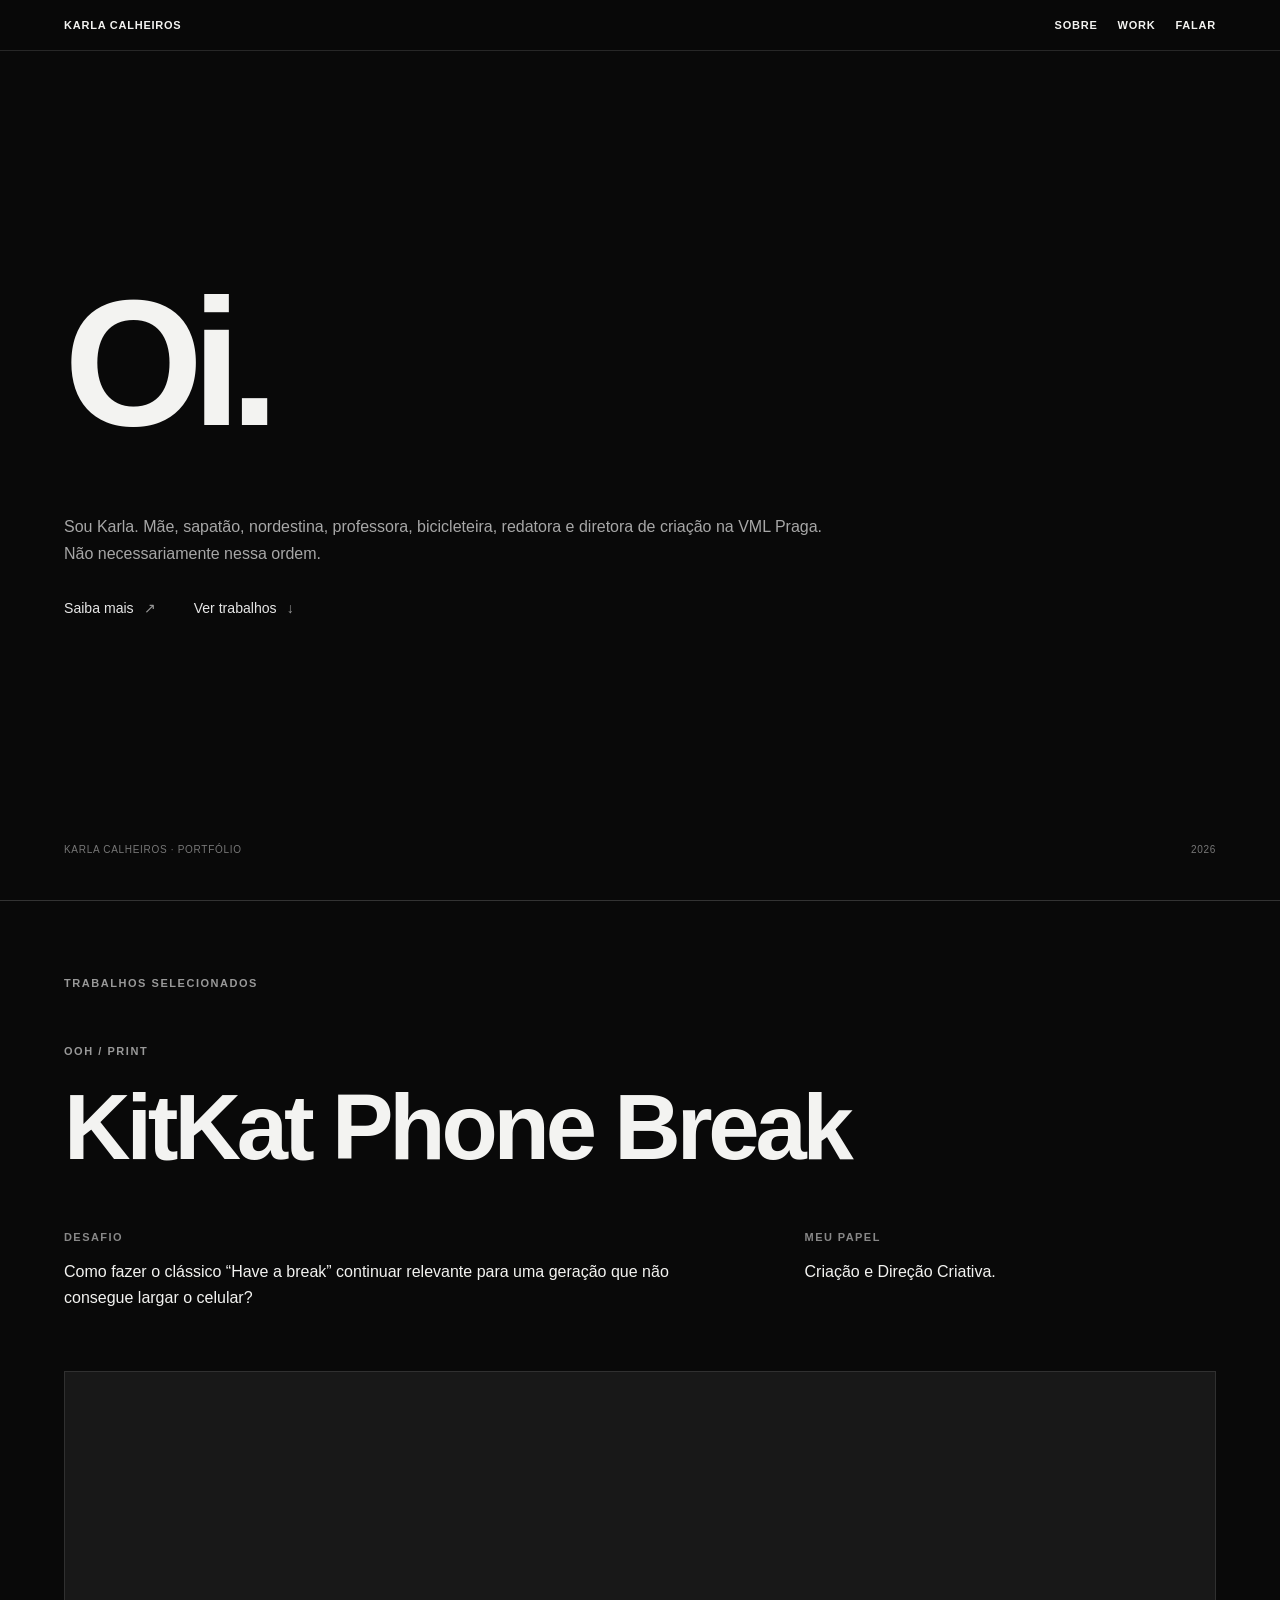
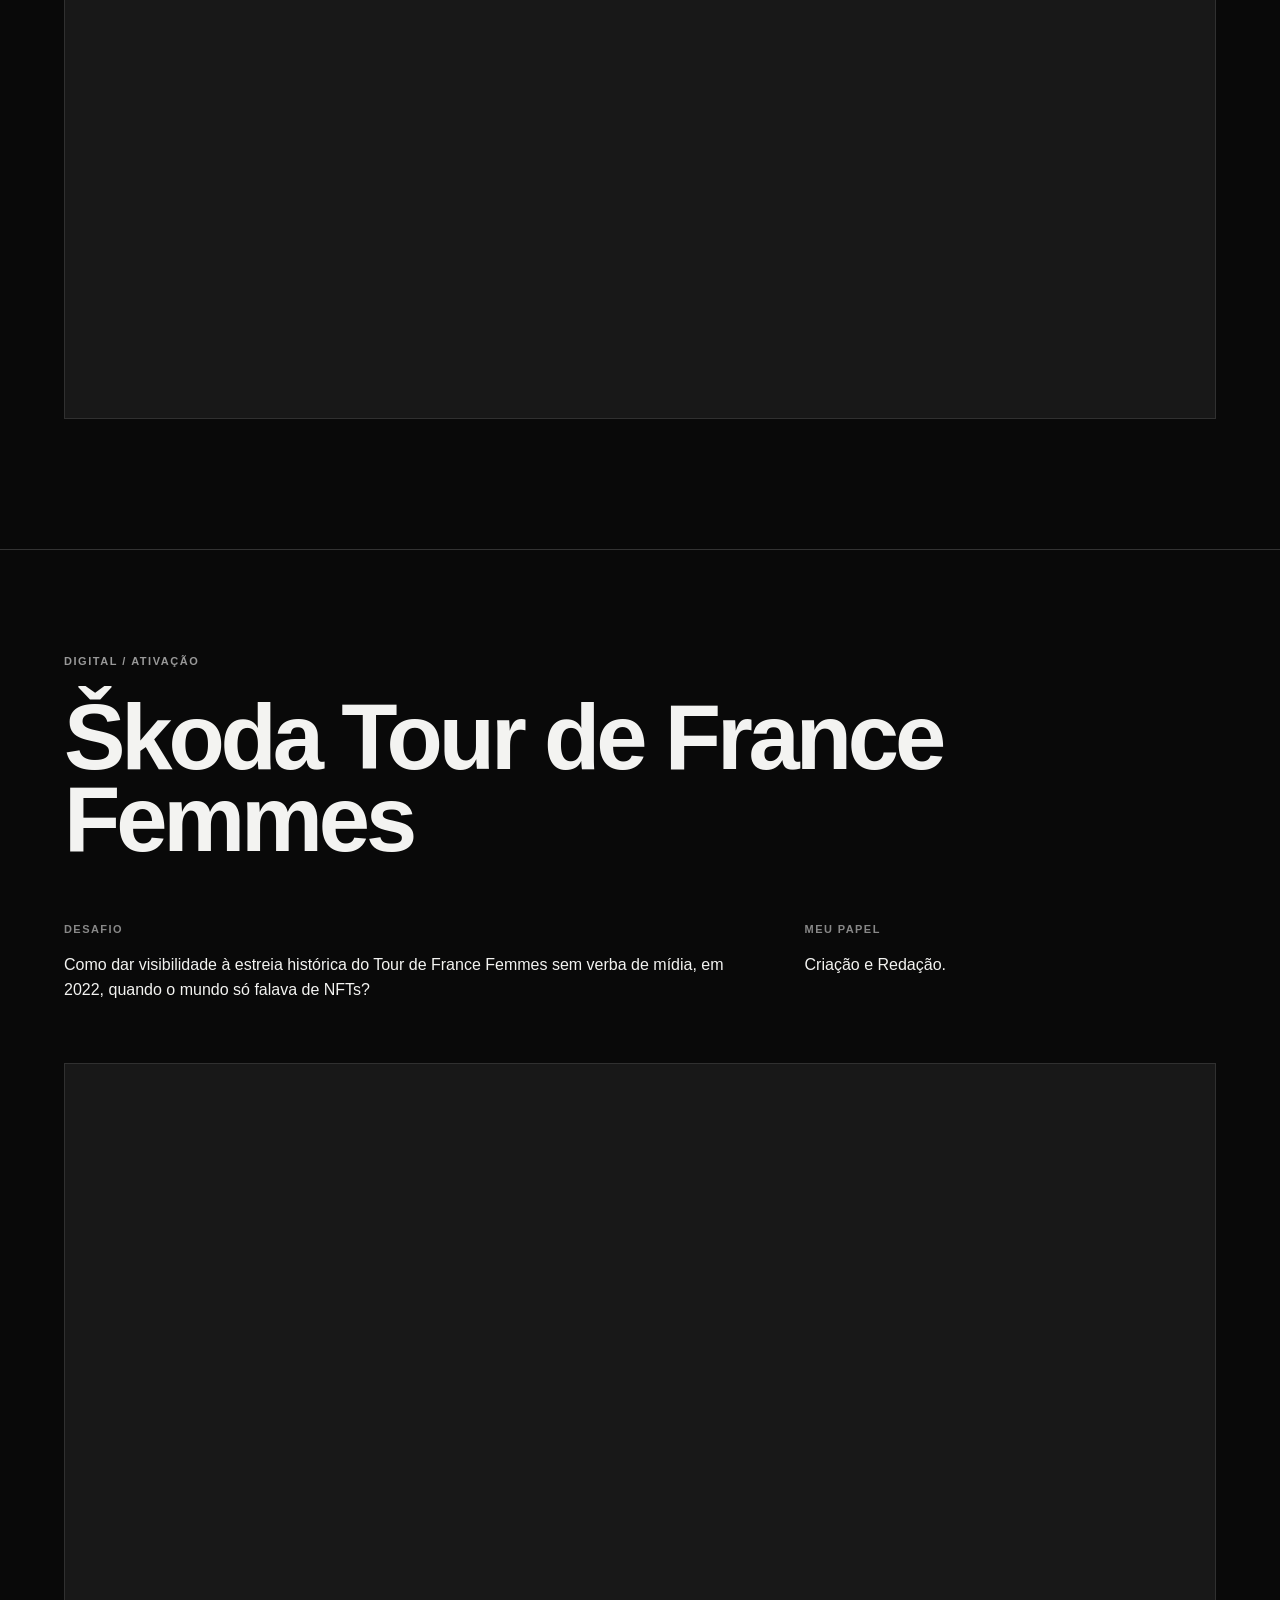
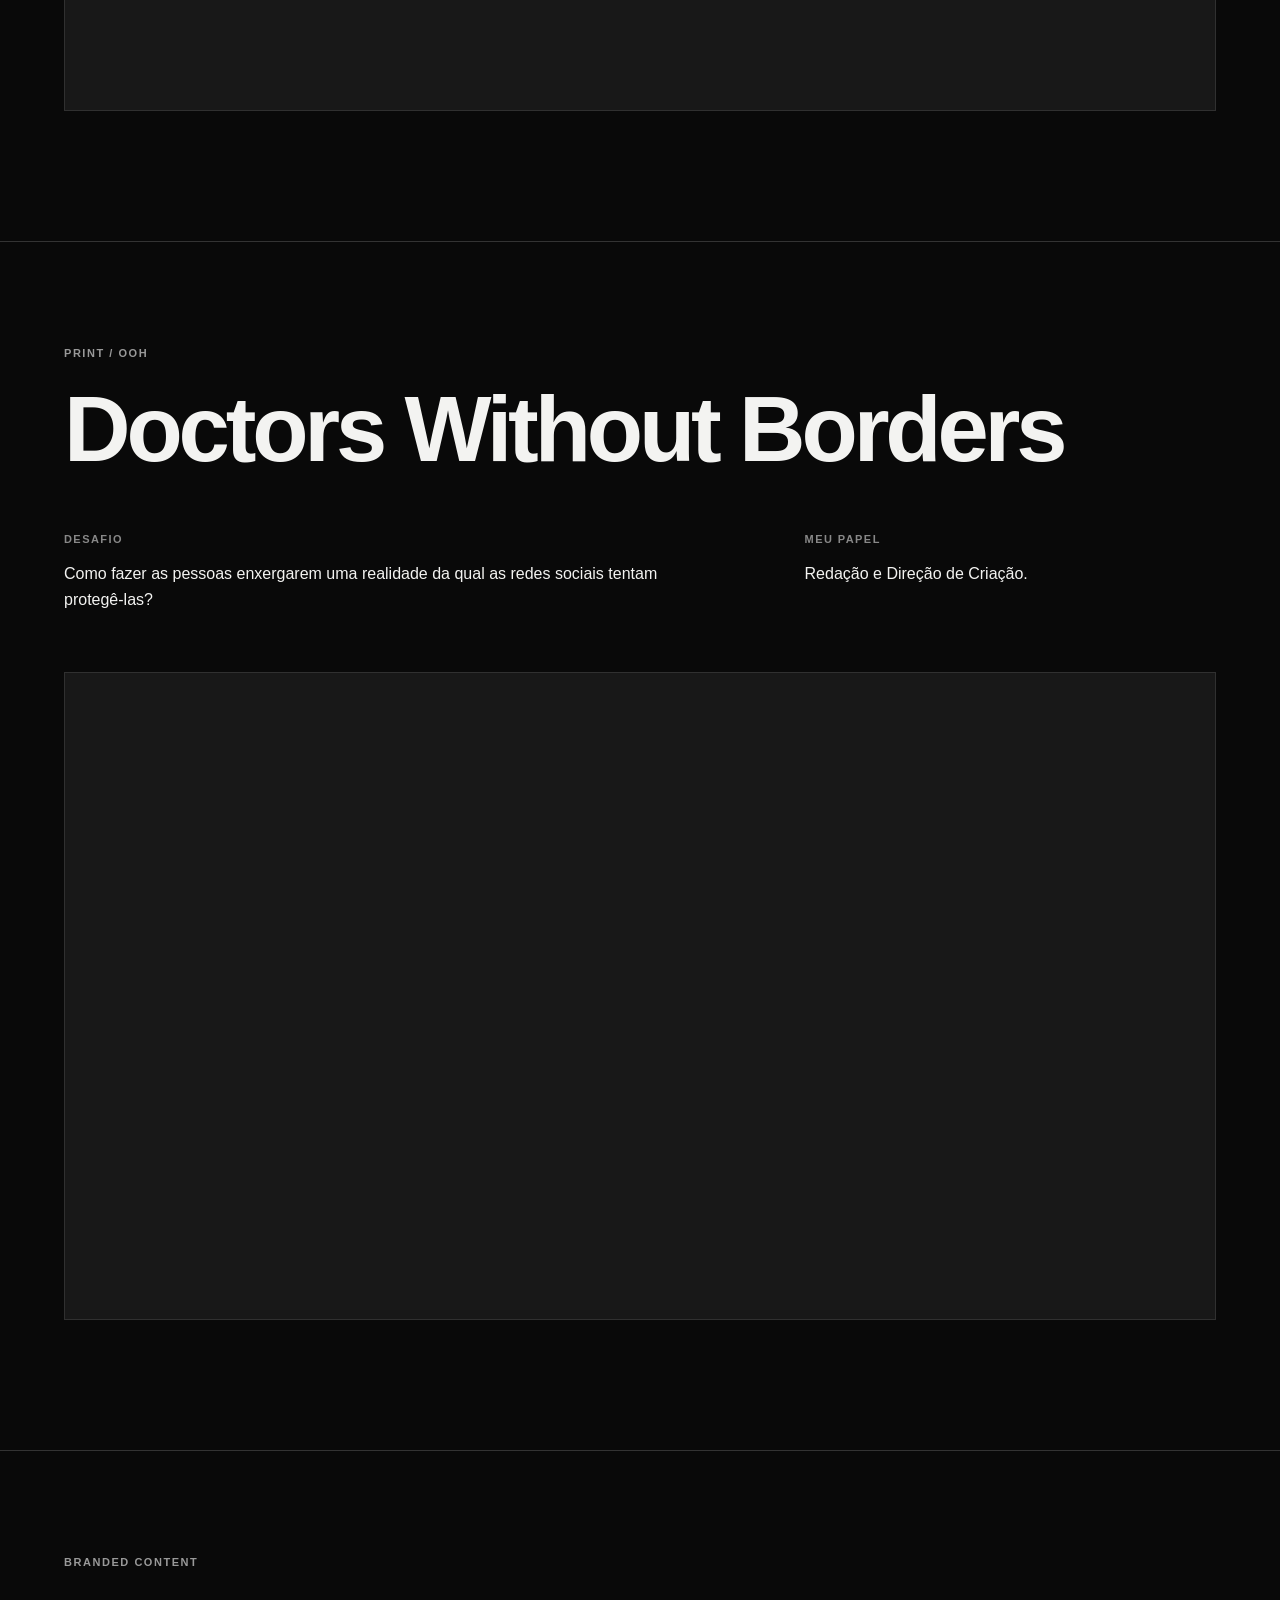
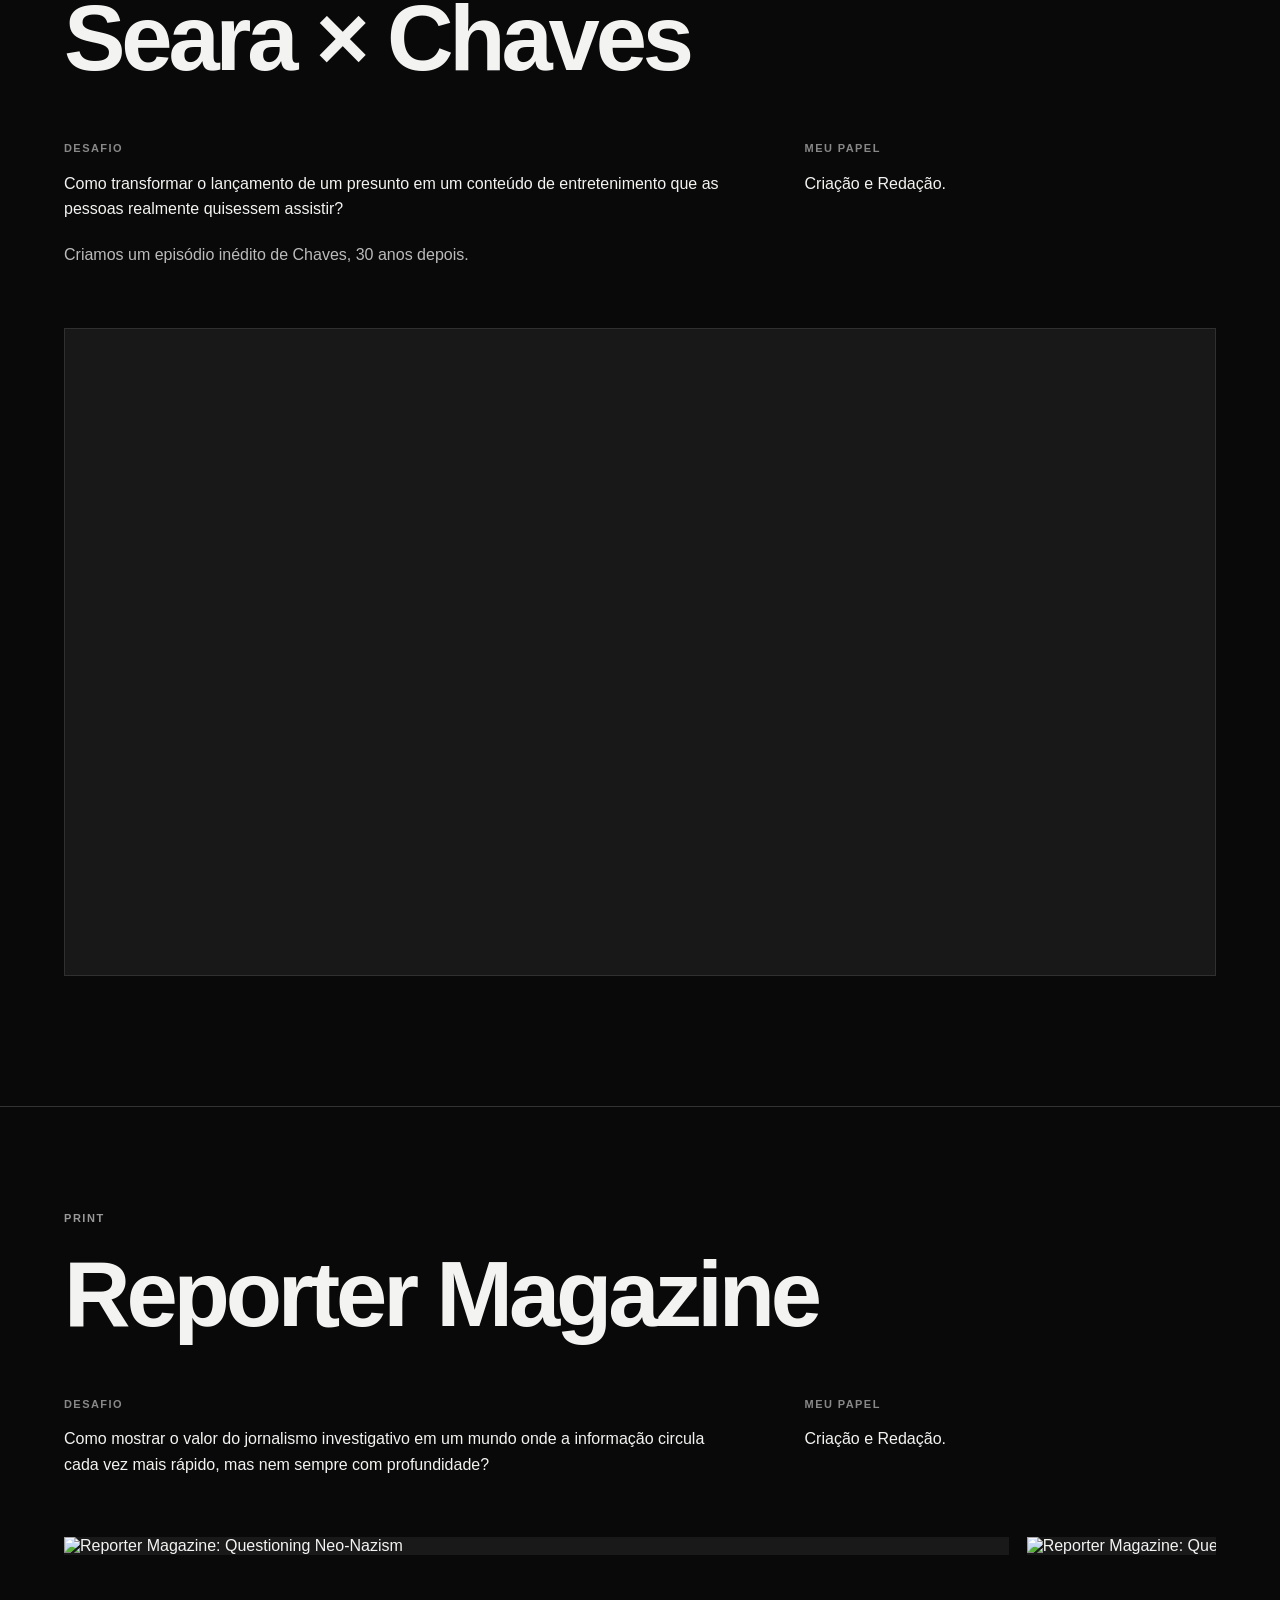
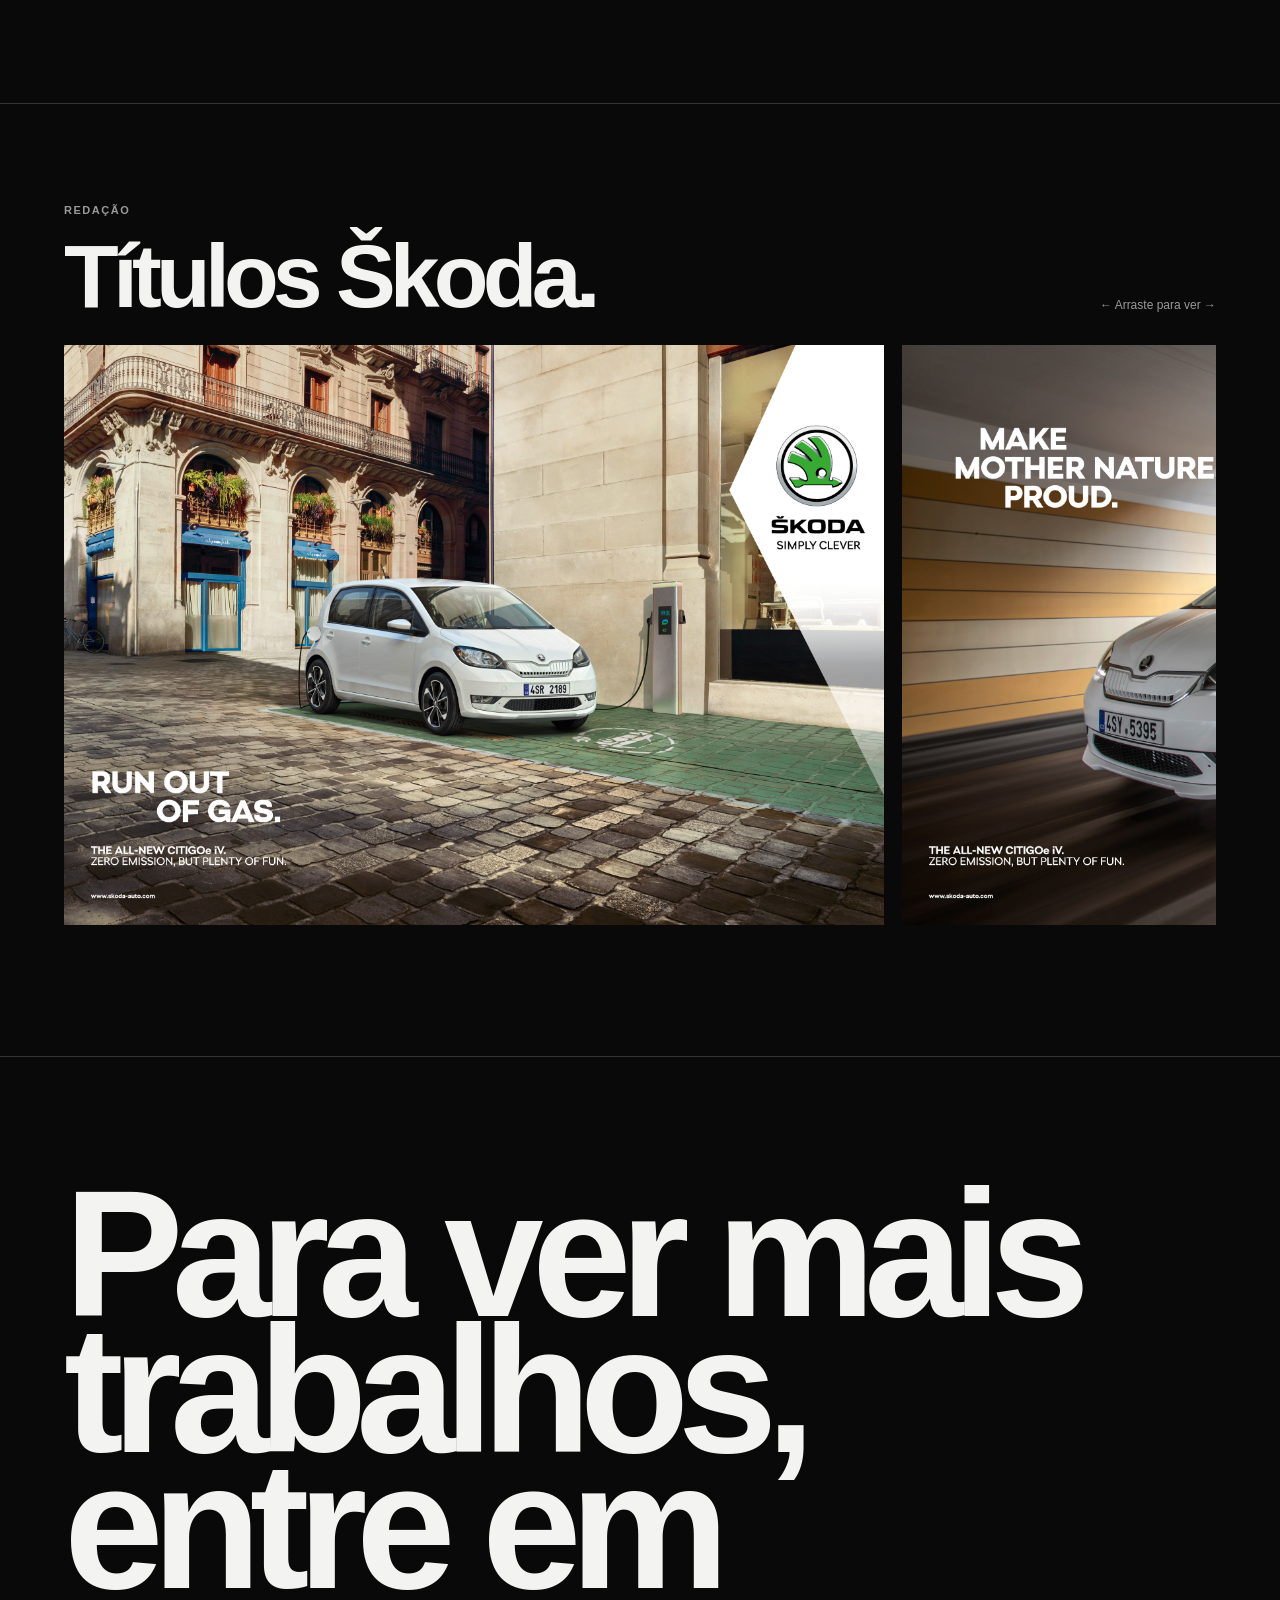
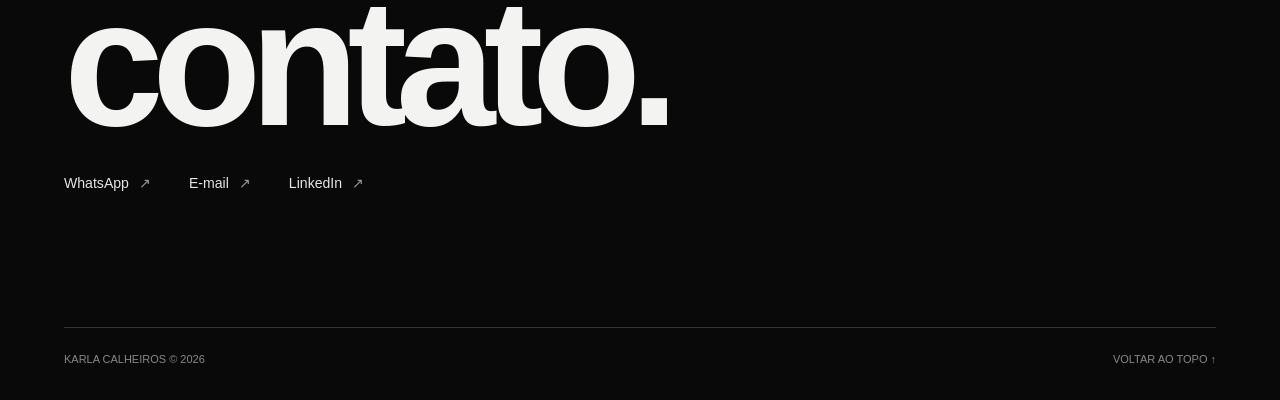
==== commit 1f0cb1a1: "Make Kit Kat challenge a question consistent with other cases" ====
--- a/index.html
+++ b/index.html
@@ -204,7 +204,7 @@
 <section class="about" id="sobre" hidden><div class="container"><div class="kicker">Sobre</div><div class="prose">
 <p>Minha carreira começou no Brasil e passou pela Alemanha, Eslováquia e República Tcheca. Numa trajetória internacional curiosamente incompatível com minha paixão por&nbsp;praia.</p>
 <p>Nesses mais de 16 anos, criei campanhas locais, regionais e globais. Algumas dessas ideias renderam prêmios. Mais de 50, se a gente for botar na ponta do lápis, incluindo 7 Cannes Lions e o primeiro Grand Prix da história da República Tcheca.</p>
-<p>Nos últimos 8 anos, trabalhei principalmente com marcas globais como Škoda e BAT. Nesse tempo, virei especialista em toolkits, também conhecidos como playbooks, campaign frameworks ou qualquer outro nome que resolvam dar. Mas, seja lá como chamem, no fim das contas são aqueles decks bem detalhados que explicam, tim-tim por tim-tim, como fazer uma ideia funcionar em diferentes mercados, formatos e pontos de contato. Pra que a ideia continue interessante pro Matteo, em Milão, pra Yuki, em Tóquio, e pro Wojtek, em Varsóvia.</p>
+<p>Nos últimos 8 anos, trabalhei principalmente com marcas globais como Škoda e BAT. Nesse tempo, virei especialista em toolkits, também conhecidos como playbooks, campaign frameworks ou qualquer outro nome que resolvam dar. Mas, seja lá como chamem, no fim das contas são aqueles decks bem detalhados que explicam, tim-tim por tim-tim, como fazer uma ideia funcionar em diferentes mercados, formatos e pontos de contato. Pra que a ideia continue interessante tanto pro Matteo, em Milão, quanto pra Yuki, em Tóquio, ou pro Wojtek, em Varsóvia.</p>
 <p>Também fiz muitas apresentações para <em>senior stakeholders</em>. A essa altura, você deve estar me imaginando como uma pessoa séria e importante. Talvez eu não devesse estragar essa imagem, mas toda vez que ouço <em>stakeholders</em>, imagino um bando de executivos segurando bifes espetados em garfos gigantes.</p>
 <p>Mais recentemente, comecei a dar aulas na Miami Ad School. Além de ensinar que tudo pode ser mídia, tento passar adiante algo que demorei a aprender: nem tudo precisa ser levado tão a sério.</p>
 <p>E, no meio disso tudo, aconteceu a maior mudança da minha vida: nasceu o Nino. Com ele, veio também a vontade de criar nossa família mais perto das nossas raízes, no Brasil.</p>
@@ -218,7 +218,7 @@
 <footer class="footer" id="contato"><div class="container"><h2 class="contact-heading">Para ver mais trabalhos, entre em contato.</h2><div class="links"><a href="https://wa.me/420608595144" target="_blank" rel="noopener noreferrer">WhatsApp <span aria-hidden="true">↗</span></a><a href="mailto:kcalheiros@hotmail.com">E-mail <span aria-hidden="true">↗</span></a><a href="https://www.linkedin.com/in/karlacalheiros" target="_blank" rel="noopener">LinkedIn <span aria-hidden="true">↗</span></a></div><div class="fine"><span>KARLA CALHEIROS © 2026</span><a href="#top">VOLTAR AO TOPO ↑</a></div></div></footer>
 <script>
 const projects=[
-["KitKat Phone Break","Fazer o clássico “Have a break” continuar relevante para uma geração que não consegue largar o celular.","Criação e Direção Criativa.","vimeo","1154382743"],
+["KitKat Phone Break","Como fazer o clássico “Have a break” continuar relevante para uma geração que não consegue largar o celular?","Criação e Direção Criativa.","vimeo","1154382743"],
 ["Škoda Tour de France Femmes","Como dar visibilidade à estreia histórica do Tour de France Femmes sem verba de mídia, em 2022, quando o mundo só falava de NFTs?","Criação e Redação.","vimeo","936368336"],
 ["Doctors Without Borders","Como fazer as pessoas enxergarem uma realidade da qual as redes sociais tentam protegê-las?","Redação e Direção de Criação.","vimeo","1185783507"],
 ["Seara × Chaves","Como transformar o lançamento de um presunto em um conteúdo de entretenimento que as pessoas realmente quisessem assistir?","Criação e Redação.","youtube","wwcxfzU2niE","Criamos um episódio inédito de Chaves, 30 anos depois."],
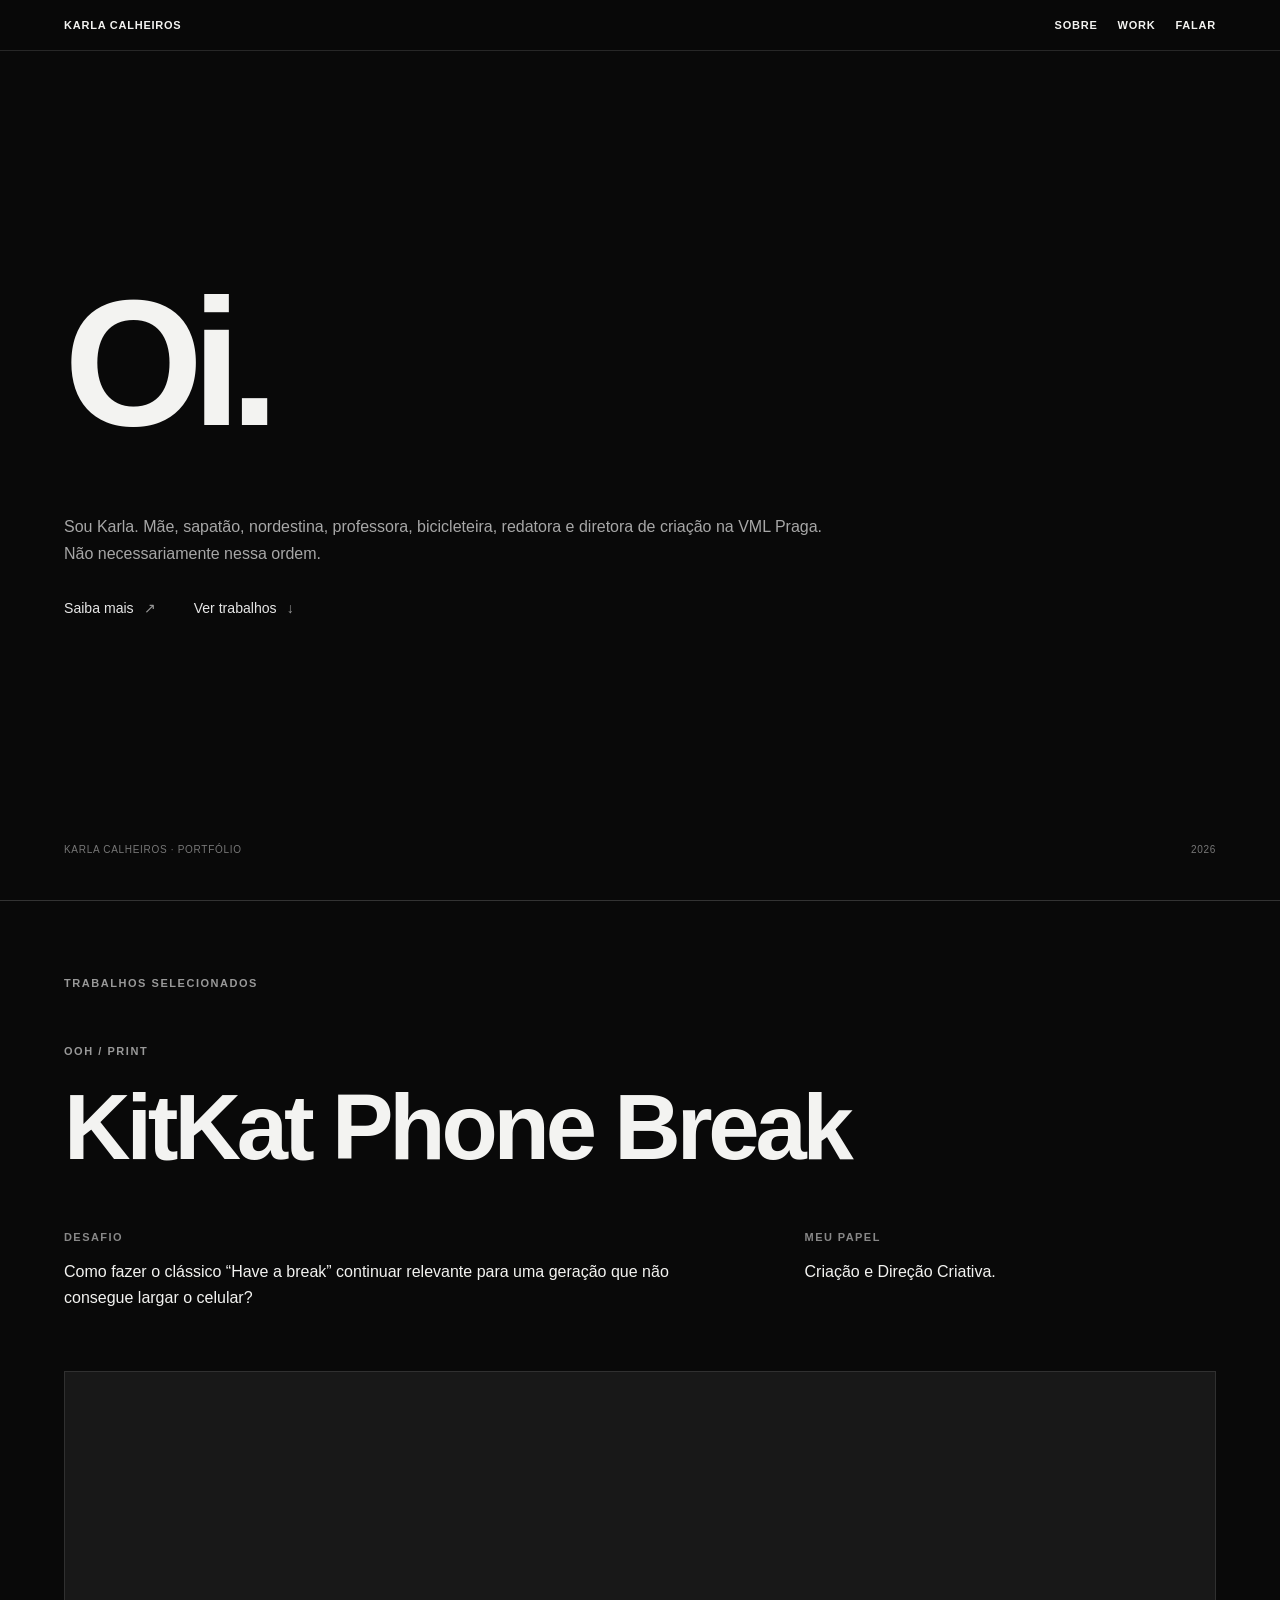
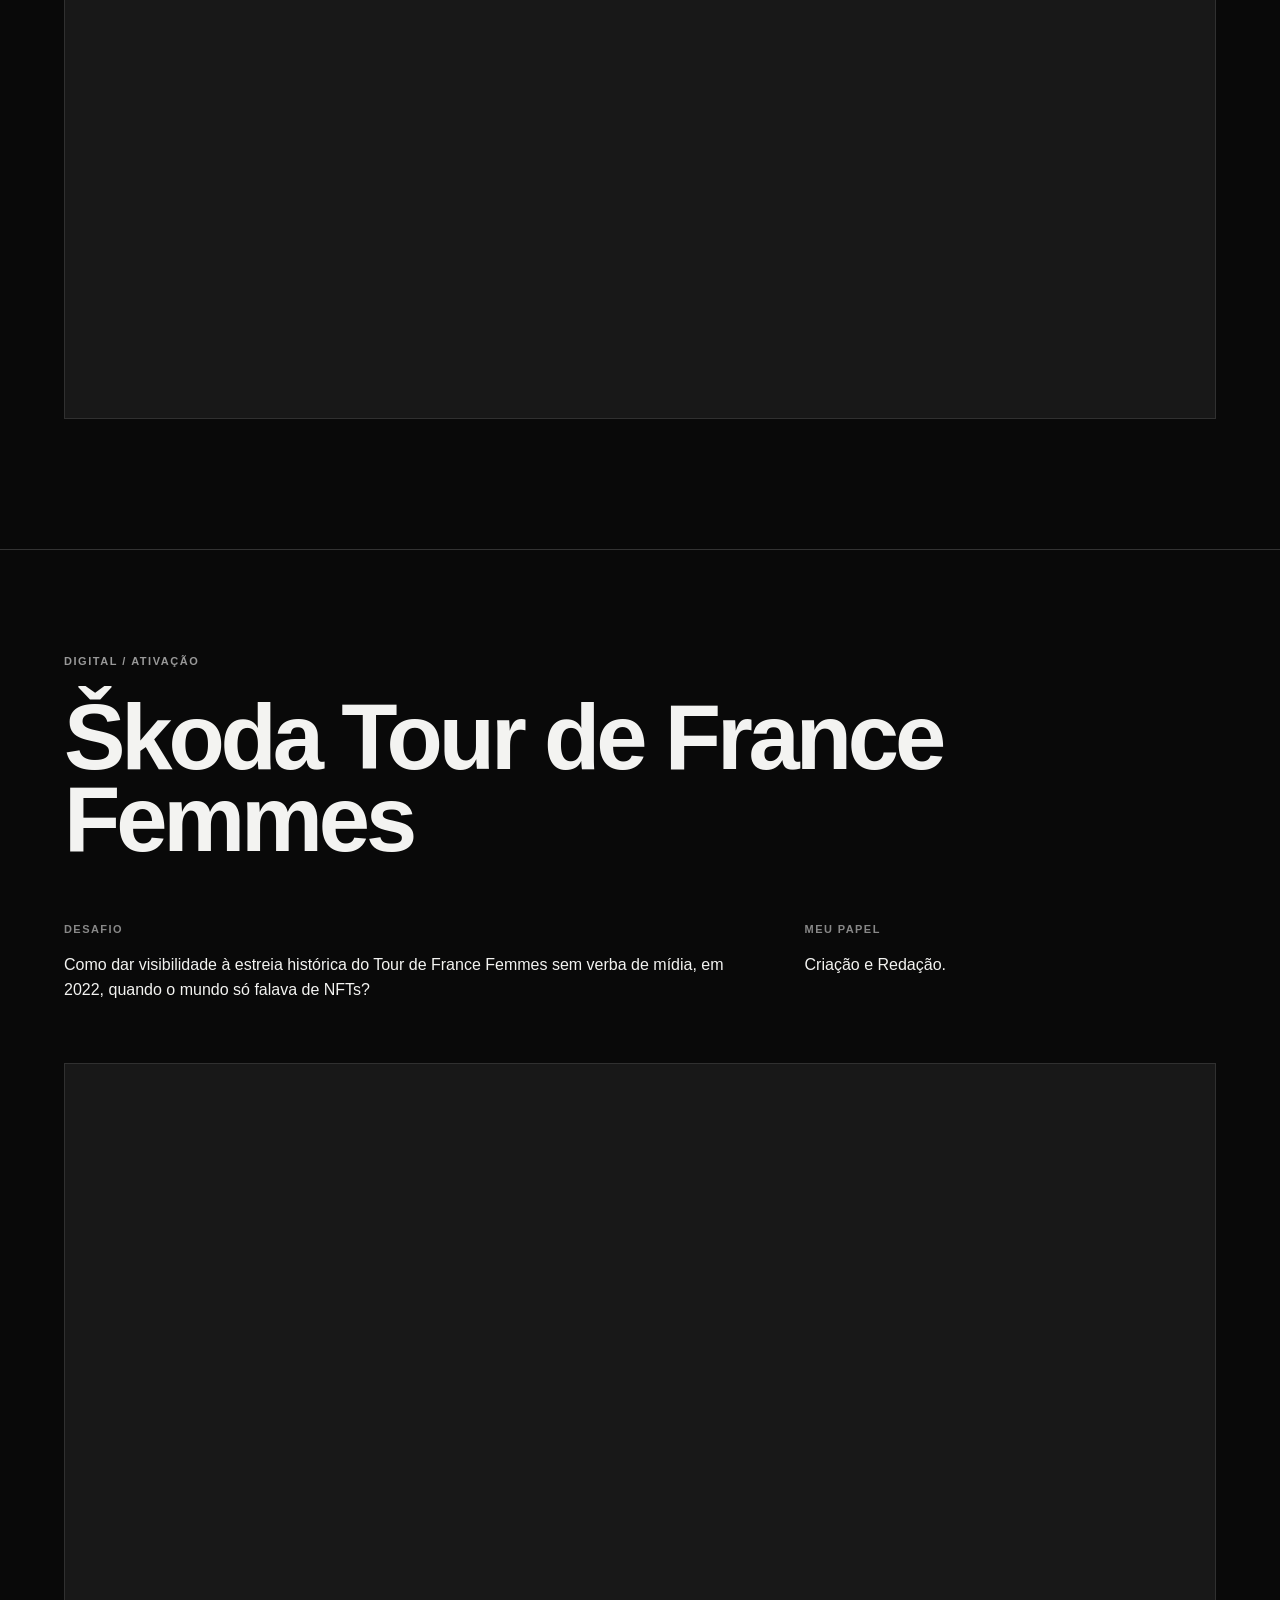
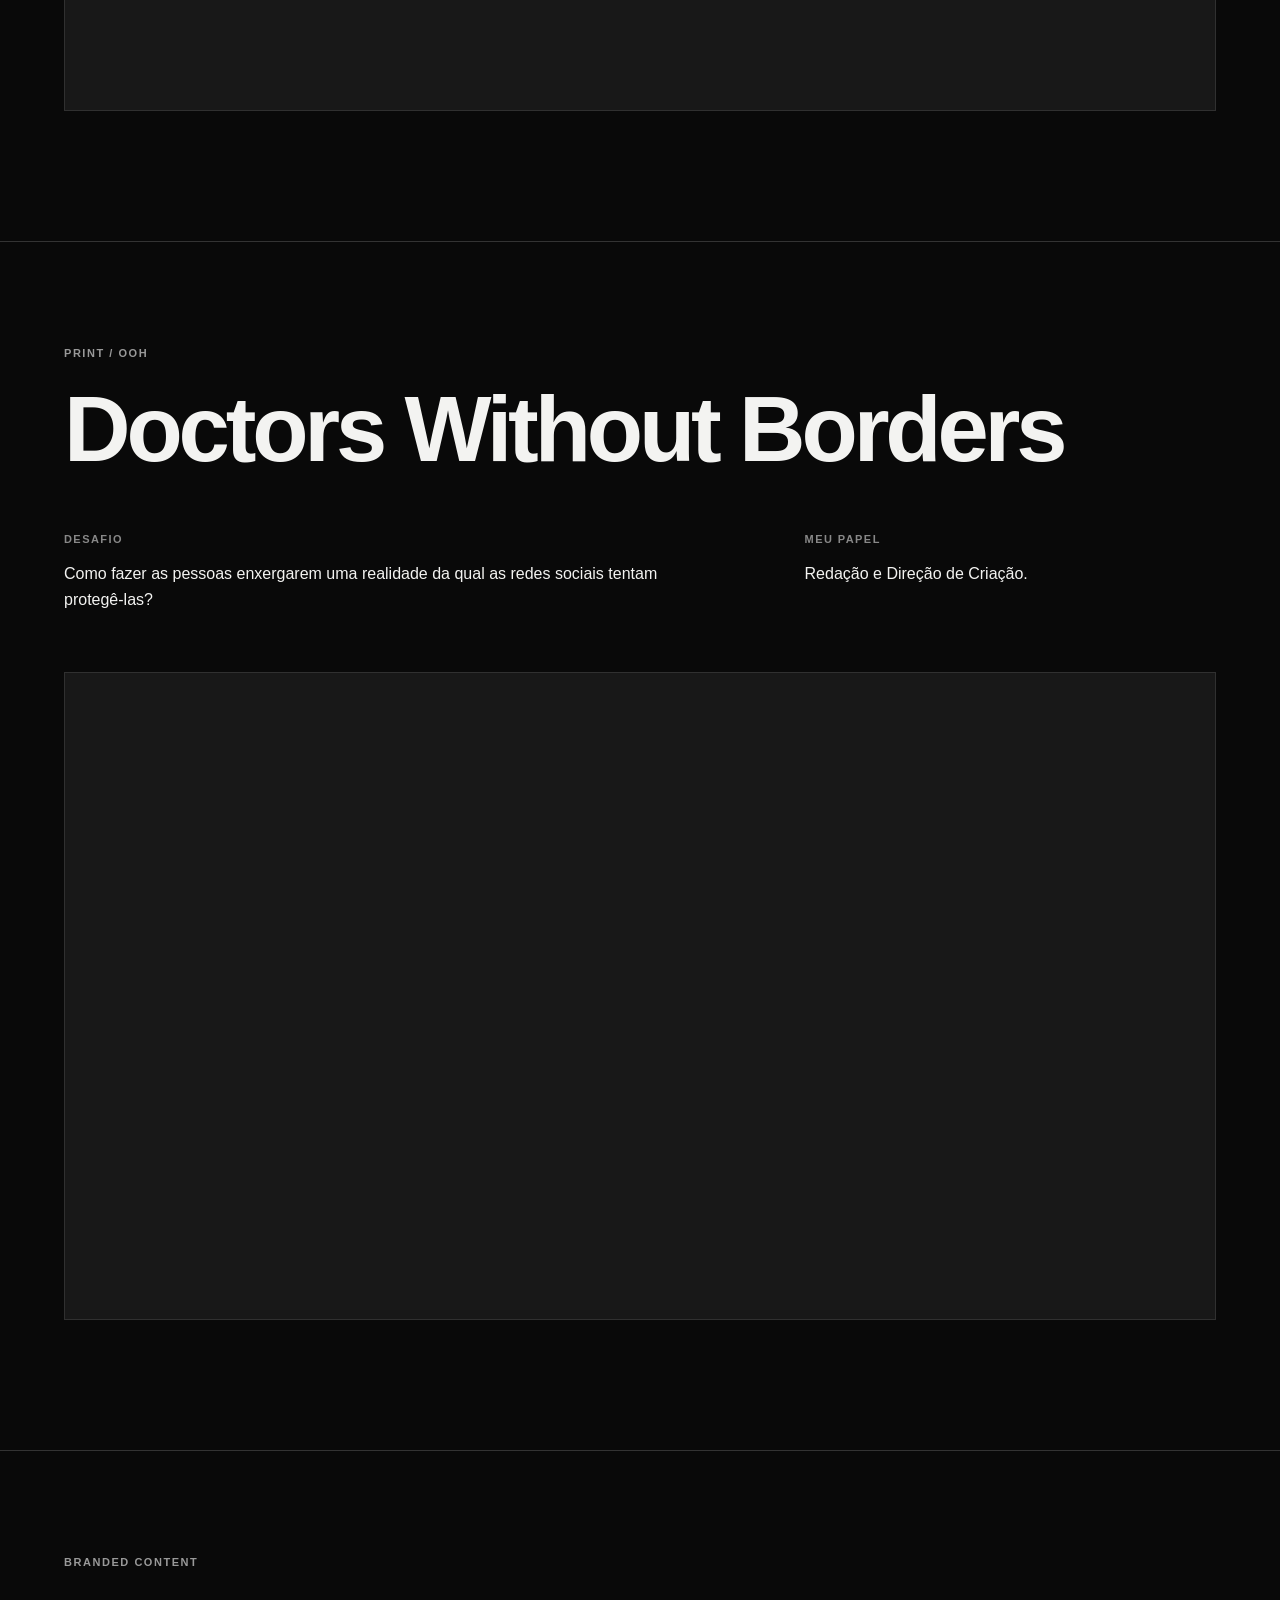
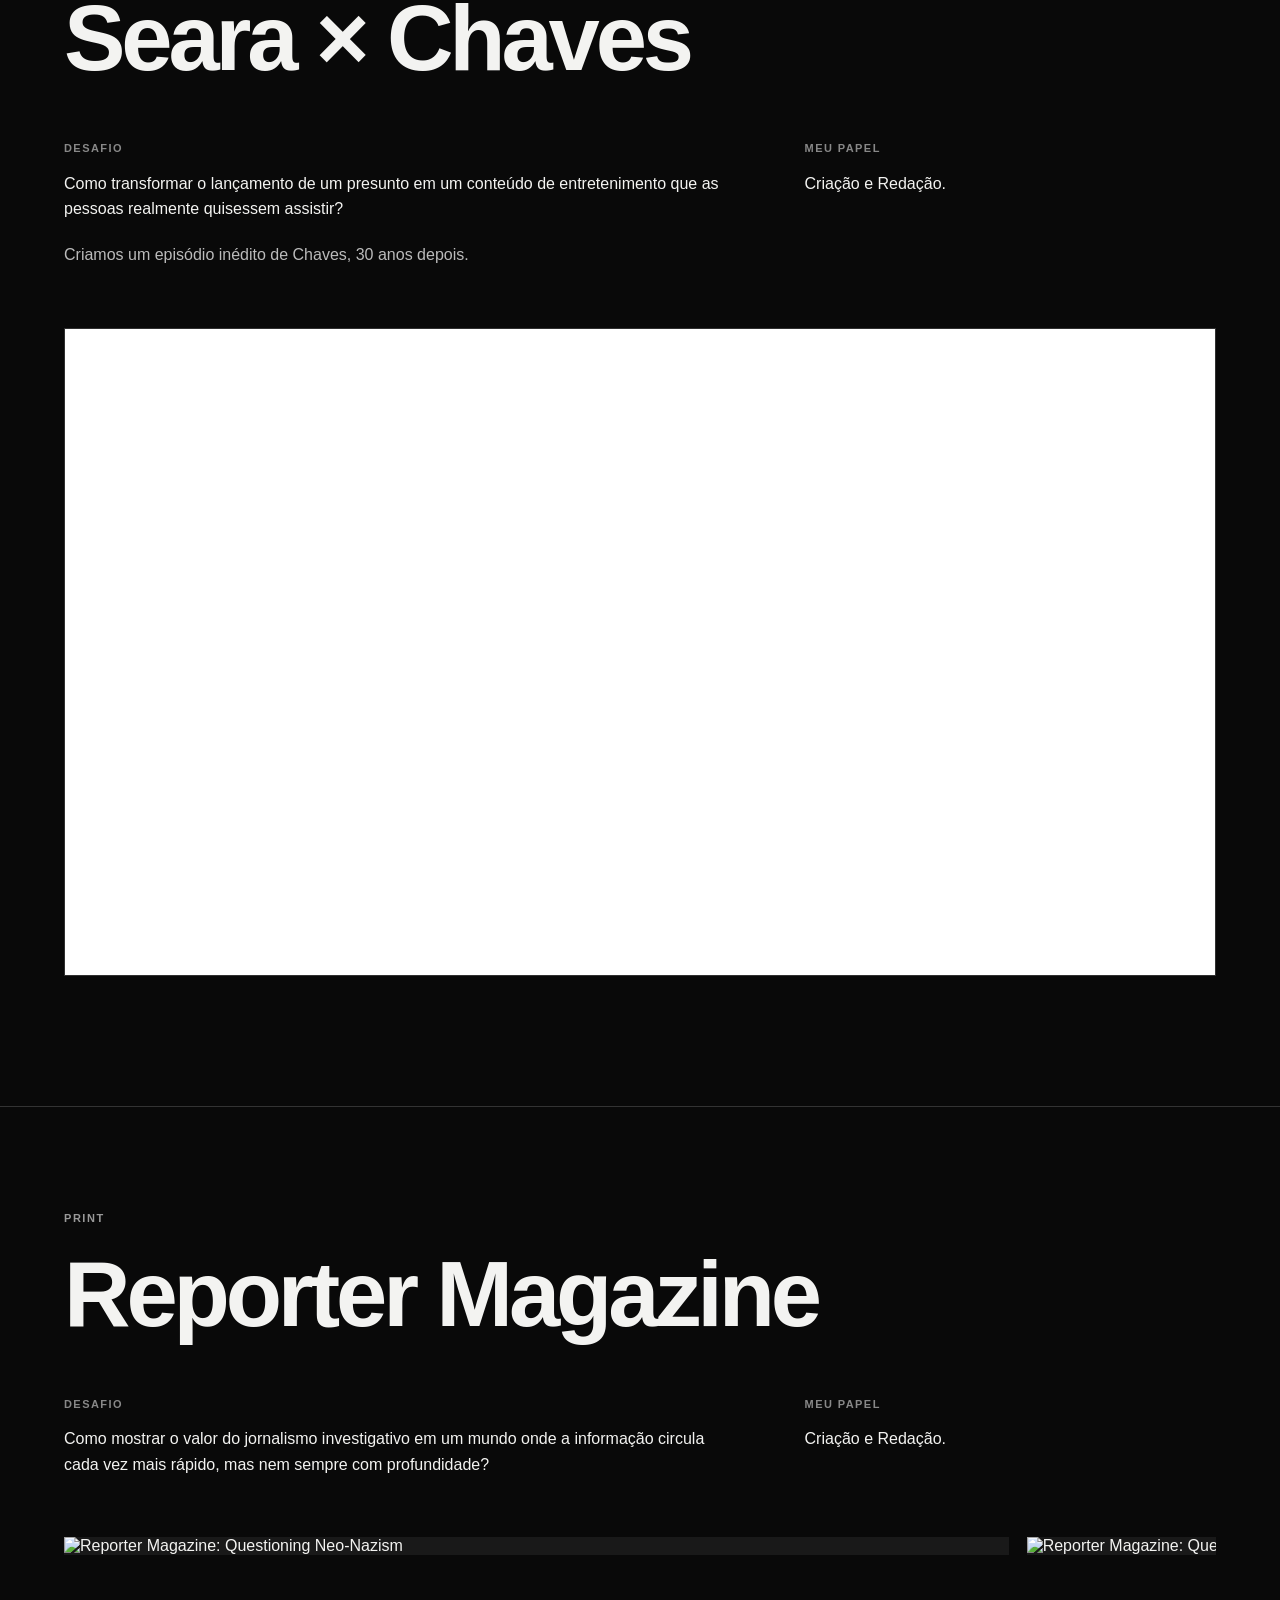
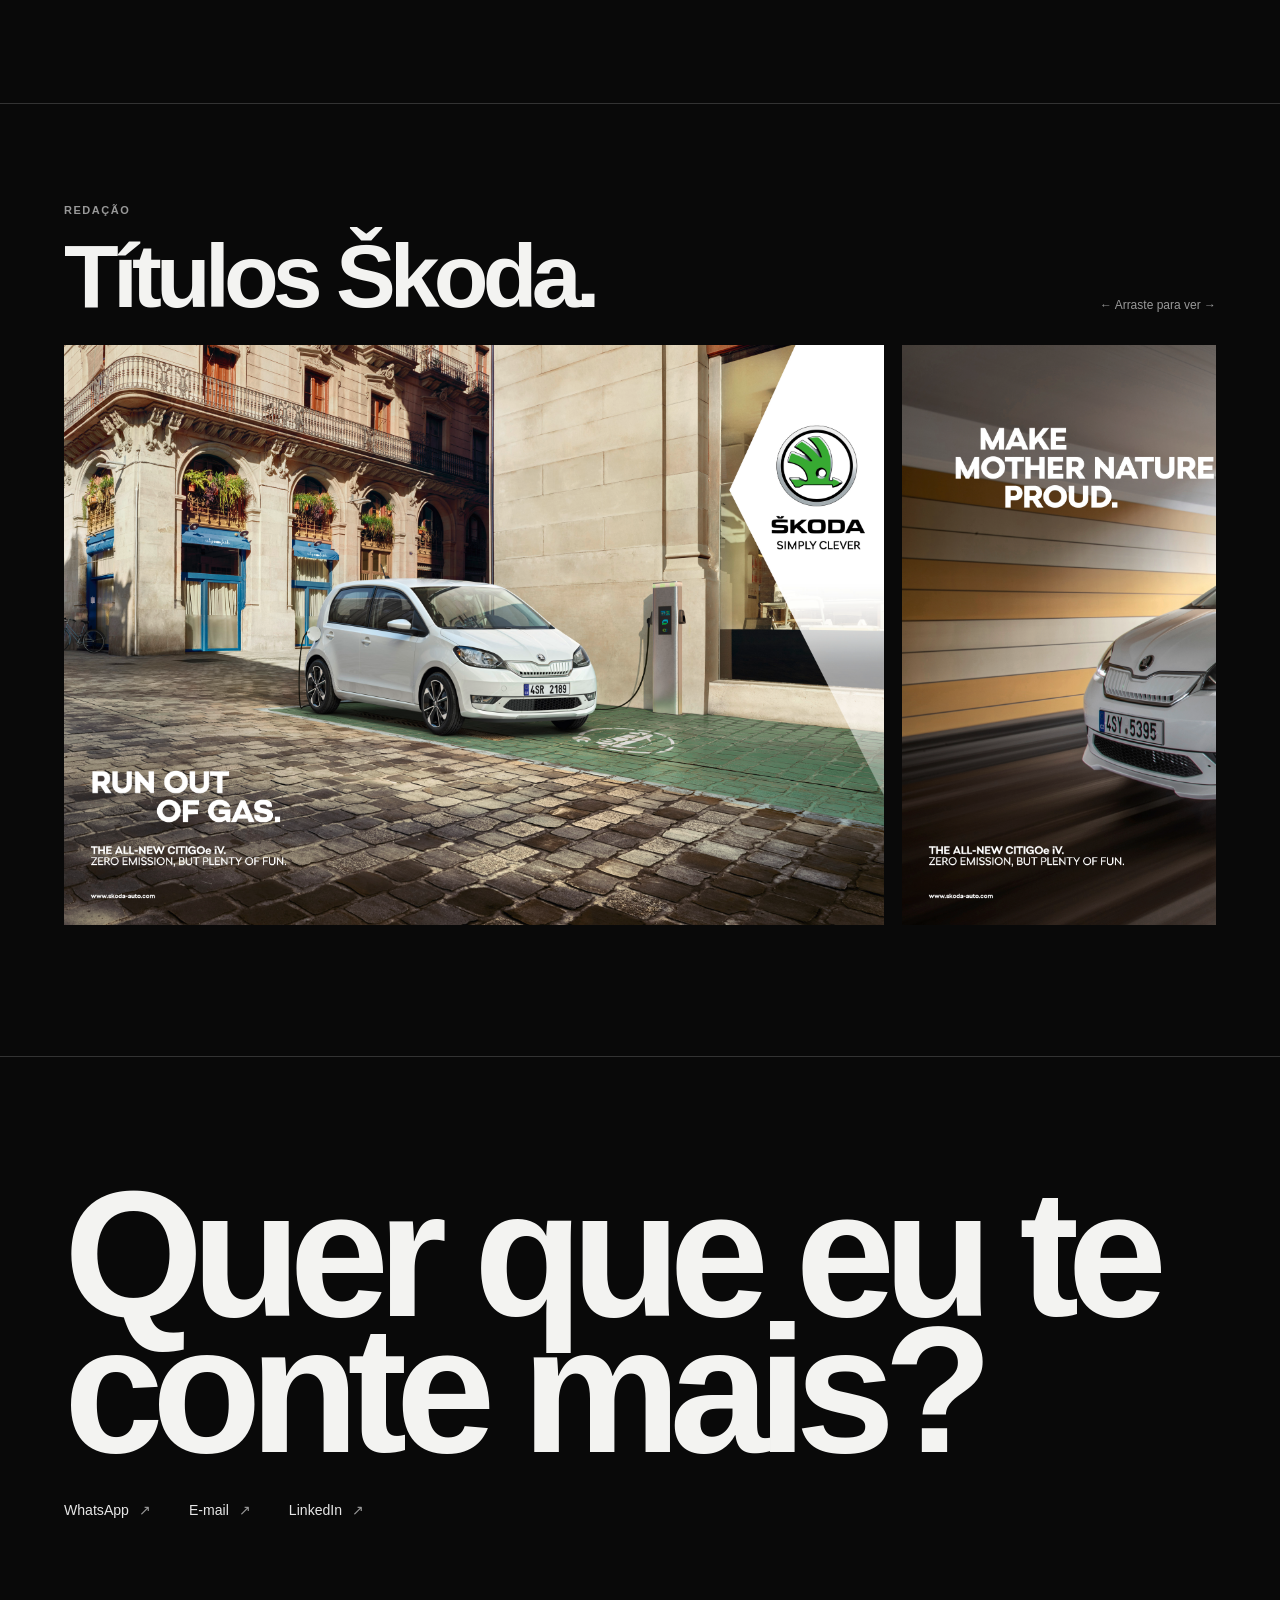
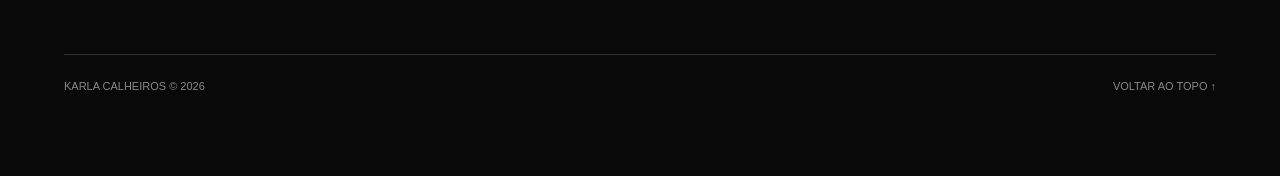
==== commit 15e147e0: "Update final contact heading to a more personal invitation" ====
--- a/index.html
+++ b/index.html
@@ -215,7 +215,7 @@
 <section class="work work-compact" id="work"><div class="container"><div class="kicker">Trabalhos selecionados</div></div></section><main id="cases"></main><section class="titles" aria-label="Títulos Škoda"><div class="container">
 <div class="kicker">Redação</div><div class="titles-head"><h2>Títulos Škoda.</h2><span>← Arraste para ver →</span></div>
 <div class="titles-track titles-prints" tabindex="0" aria-label="Anúncios originais Škoda. Deslize horizontalmente para ver."><figure class="titles-print"><img loading="lazy" src="CITIGOe_Karla.jpeg" alt="Škoda Citigo e iV: Run out of gas." onerror="this.hidden=true;this.nextElementSibling.hidden=false"><figcaption hidden>Imagem 1 de 7 · Škoda Citigo e iV: Run out of gas.</figcaption></figure><figure class="titles-print"><img loading="lazy" src="CITIGOe_Karla3.jpeg" alt="Škoda Citigo e iV: Make Mother Nature proud." onerror="this.hidden=true;this.nextElementSibling.hidden=false"><figcaption hidden>Imagem 2 de 7 · Škoda Citigo e iV: Make Mother Nature proud.</figcaption></figure><figure class="titles-print"><img loading="lazy" src="Scala_PrintA3_BRAND_Comfort.jpg" alt="Škoda Scala: You’ve got far more favourite places than you think." onerror="this.hidden=true;this.nextElementSibling.hidden=false"><figcaption hidden>Imagem 3 de 7 · Škoda Scala: You’ve got far more favourite places than you think.</figcaption></figure><figure class="titles-print"><img loading="lazy" src="Scala_PrintA3_PRODUCT_Connectivity2.jpg" alt="Škoda Scala: The meaning of life is hard to find. Unlike a parking space." onerror="this.hidden=true;this.nextElementSibling.hidden=false"><figcaption hidden>Imagem 4 de 7 · Škoda Scala: The meaning of life is hard to find. Unlike a parking space.</figcaption></figure><figure class="titles-print"><img loading="lazy" src="Scala_PrintA3_PRODUCT_ExtDesign.jpg" alt="Škoda Scala: Let your curiosity drive you." onerror="this.hidden=true;this.nextElementSibling.hidden=false"><figcaption hidden>Imagem 5 de 7 · Škoda Scala: Let your curiosity drive you.</figcaption></figure><figure class="titles-print"><img loading="lazy" src="Screenshot%202026-10-29%20at%2015.55.54.png" alt="Škoda Cycling: We BMX before we ABC. Original story sequence." onerror="this.hidden=true;this.nextElementSibling.hidden=false"><figcaption hidden>Imagem 6 de 7 · Škoda Cycling: We BMX before we ABC. Original story sequence.</figcaption></figure><figure class="titles-print"><img loading="lazy" src="Screenshot%202026-10-29%20at%2015.56.06.png" alt="Škoda Cycling: They fly off the nest. Original story sequence." onerror="this.hidden=true;this.nextElementSibling.hidden=false"><figcaption hidden>Imagem 7 de 7 · Škoda Cycling: They fly off the nest. Original story sequence.</figcaption></figure></div></div></section>
-<footer class="footer" id="contato"><div class="container"><h2 class="contact-heading">Para ver mais trabalhos, entre em contato.</h2><div class="links"><a href="https://wa.me/420608595144" target="_blank" rel="noopener noreferrer">WhatsApp <span aria-hidden="true">↗</span></a><a href="mailto:kcalheiros@hotmail.com">E-mail <span aria-hidden="true">↗</span></a><a href="https://www.linkedin.com/in/karlacalheiros" target="_blank" rel="noopener">LinkedIn <span aria-hidden="true">↗</span></a></div><div class="fine"><span>KARLA CALHEIROS © 2026</span><a href="#top">VOLTAR AO TOPO ↑</a></div></div></footer>
+<footer class="footer" id="contato"><div class="container"><h2 class="contact-heading">Quer que eu te conte mais?</h2><div class="links"><a href="https://wa.me/420608595144" target="_blank" rel="noopener noreferrer">WhatsApp <span aria-hidden="true">↗</span></a><a href="mailto:kcalheiros@hotmail.com">E-mail <span aria-hidden="true">↗</span></a><a href="https://www.linkedin.com/in/karlacalheiros" target="_blank" rel="noopener">LinkedIn <span aria-hidden="true">↗</span></a></div><div class="fine"><span>KARLA CALHEIROS © 2026</span><a href="#top">VOLTAR AO TOPO ↑</a></div></div></footer>
 <script>
 const projects=[
 ["KitKat Phone Break","Como fazer o clássico “Have a break” continuar relevante para uma geração que não consegue largar o celular?","Criação e Direção Criativa.","vimeo","1154382743"],
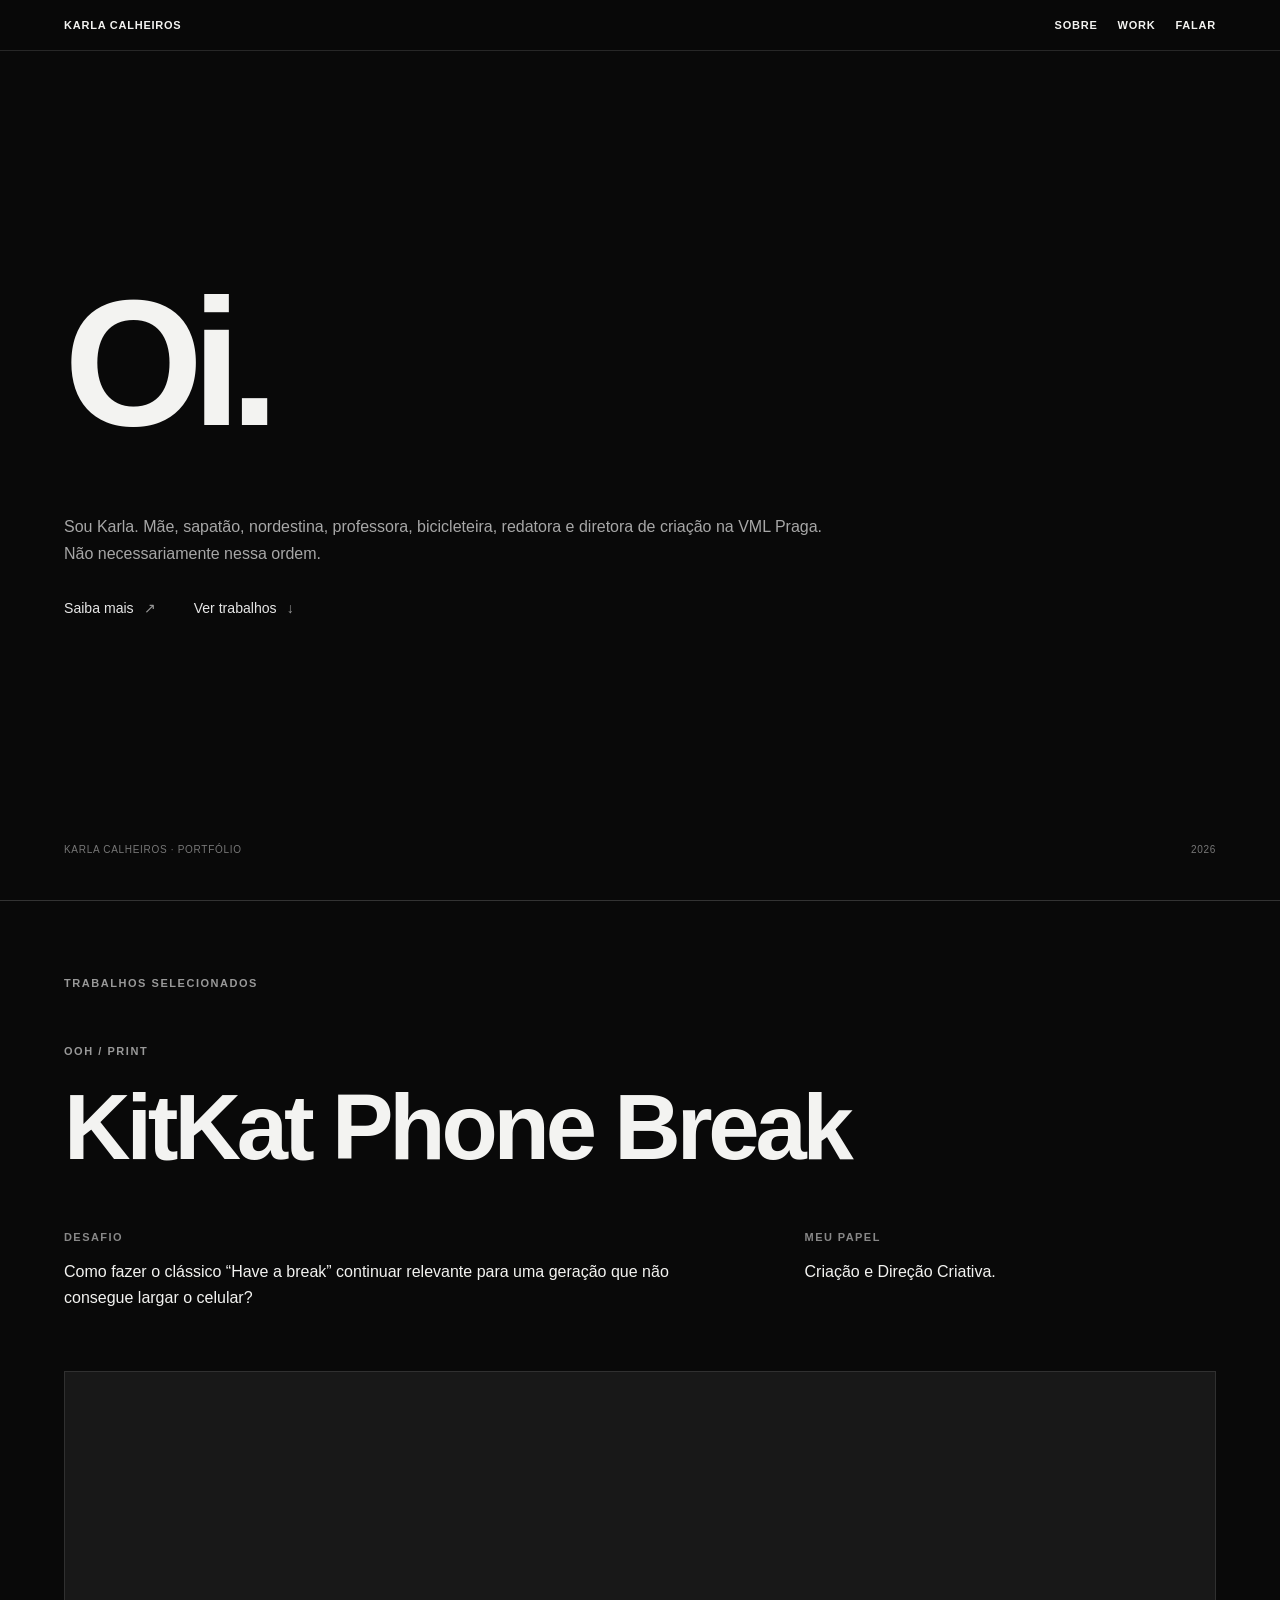
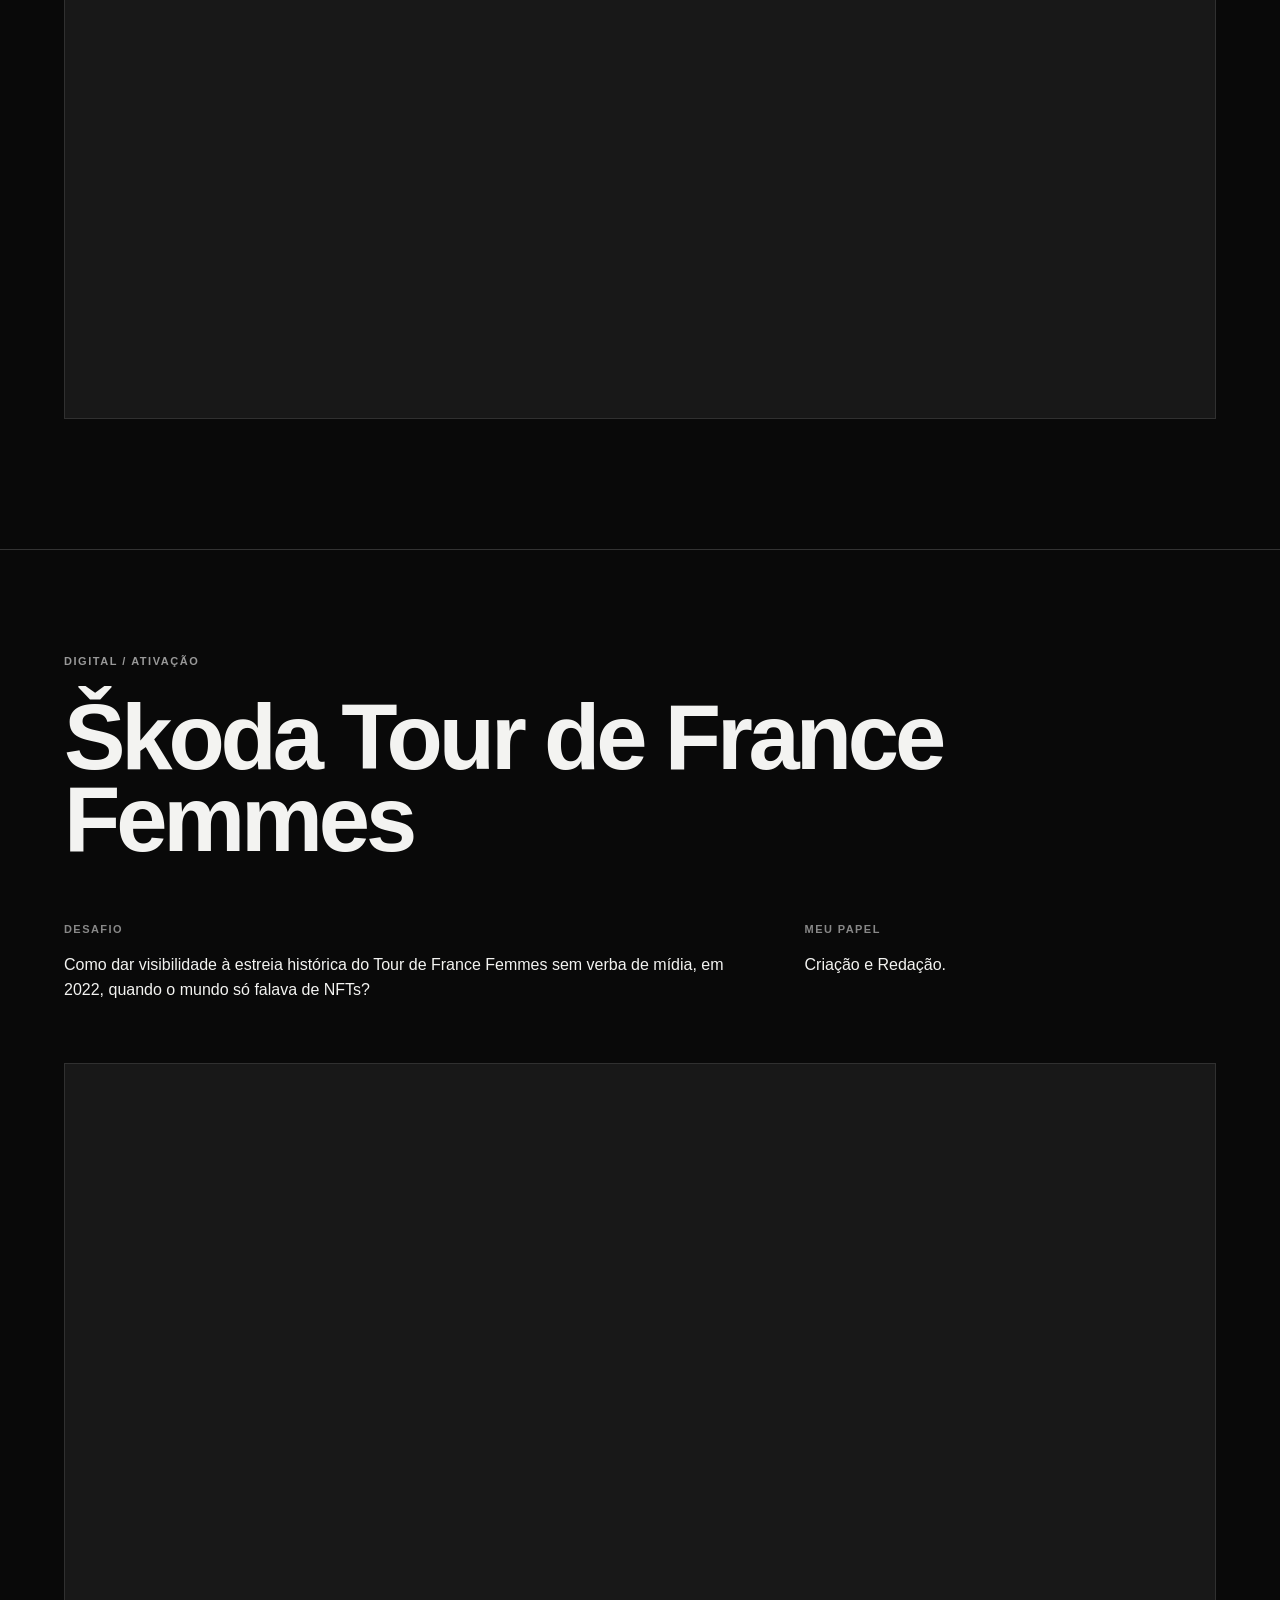
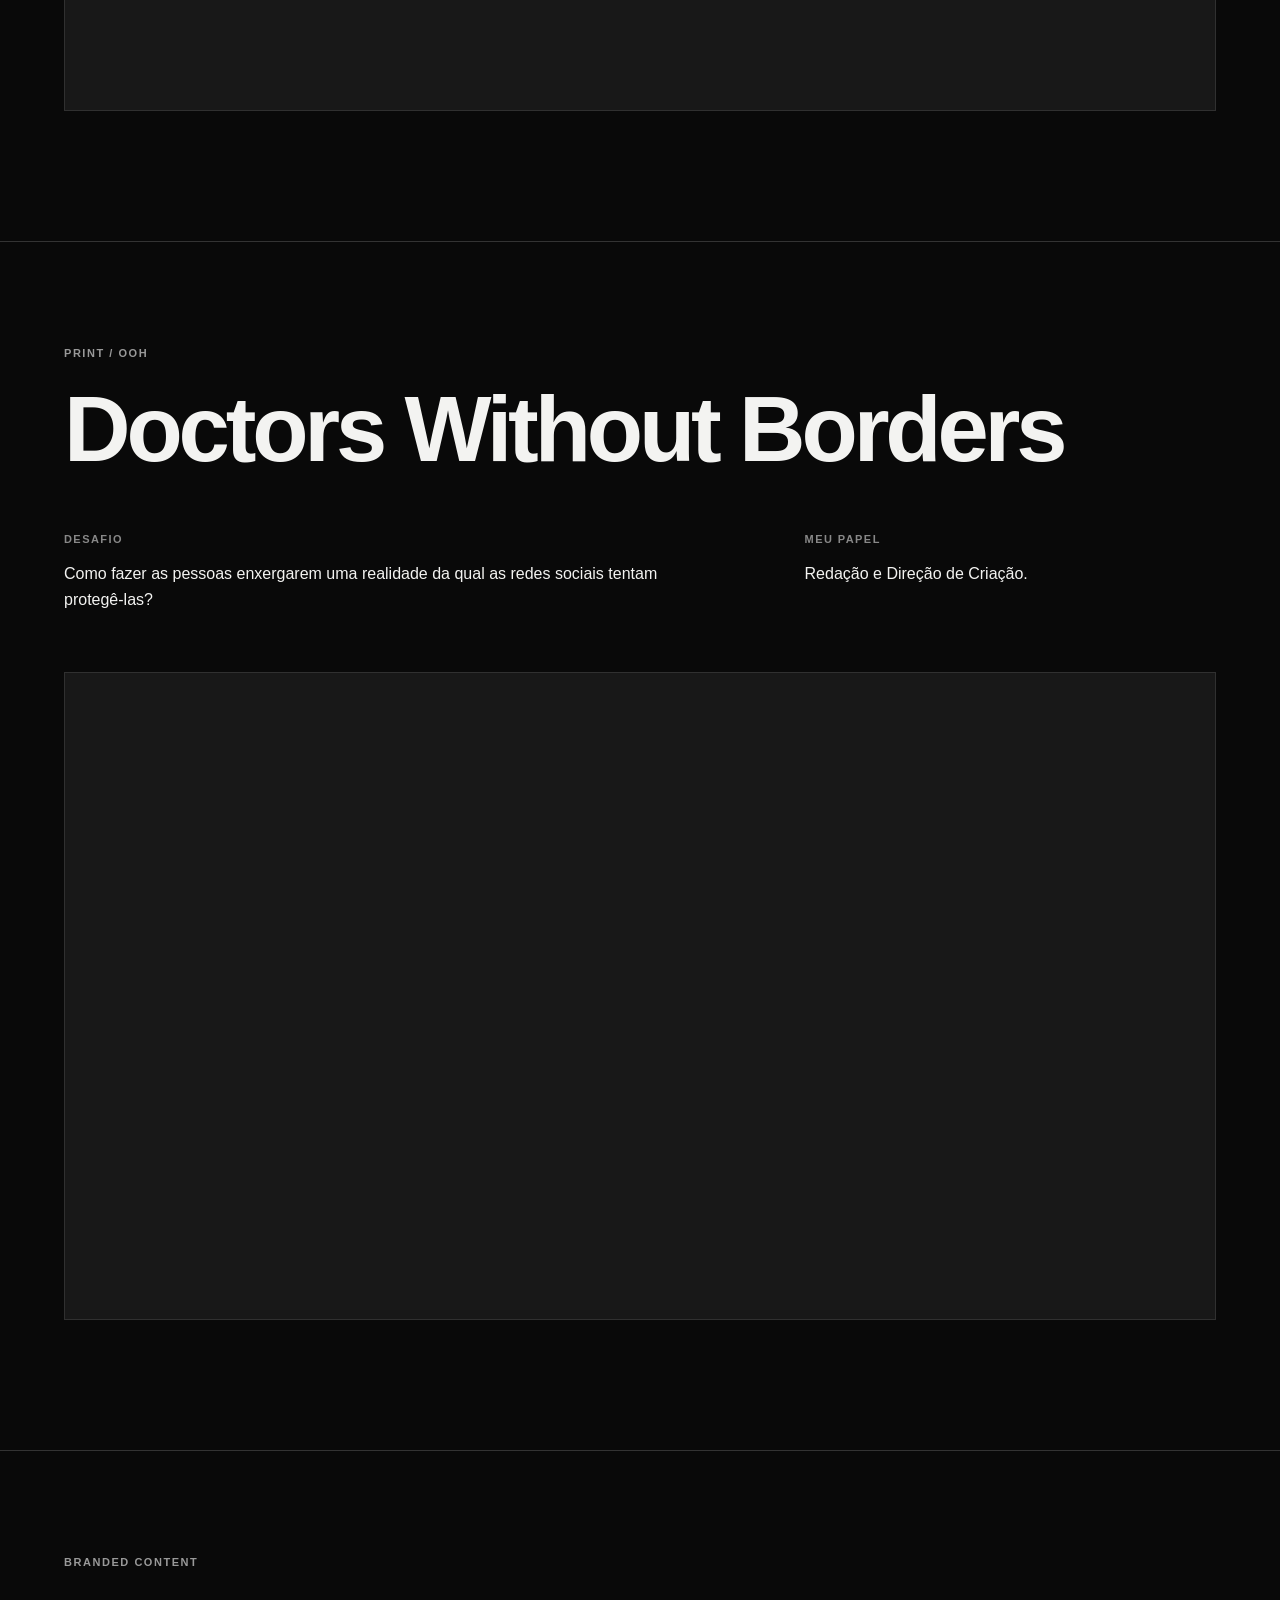
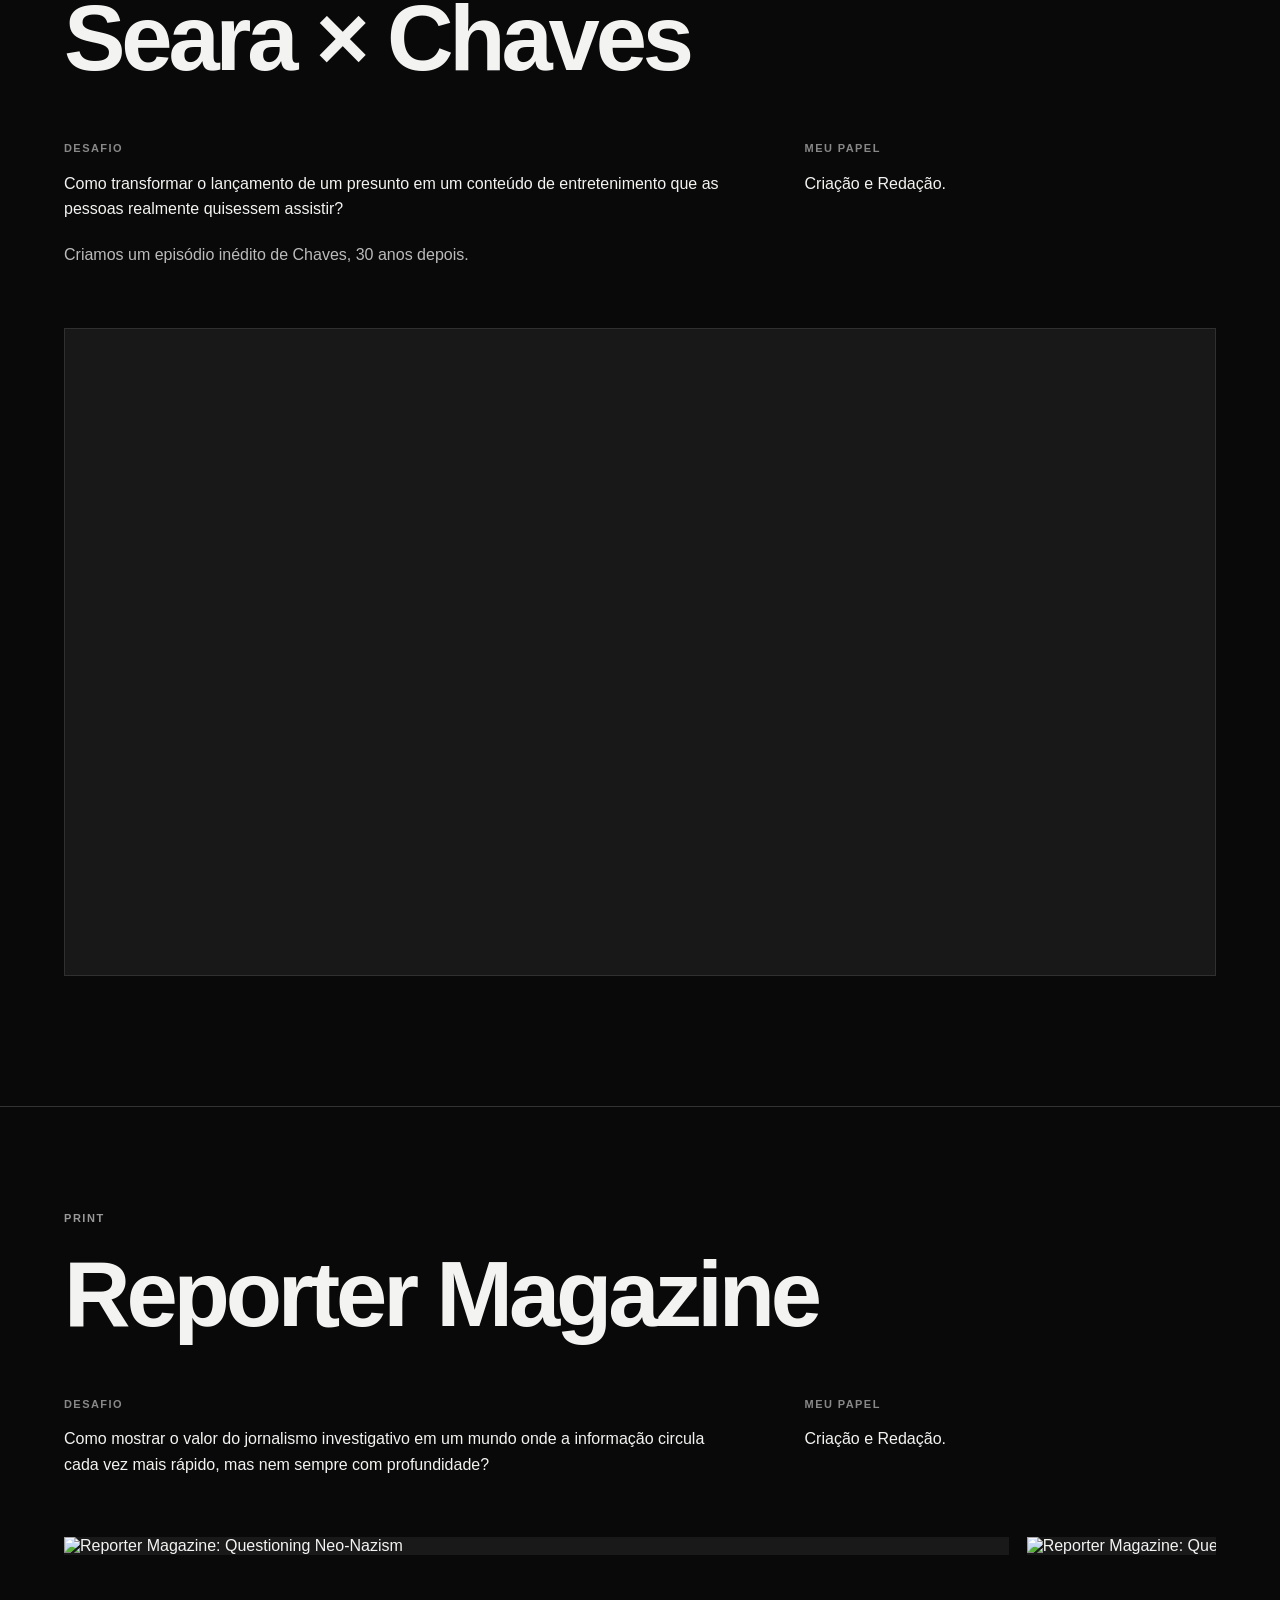
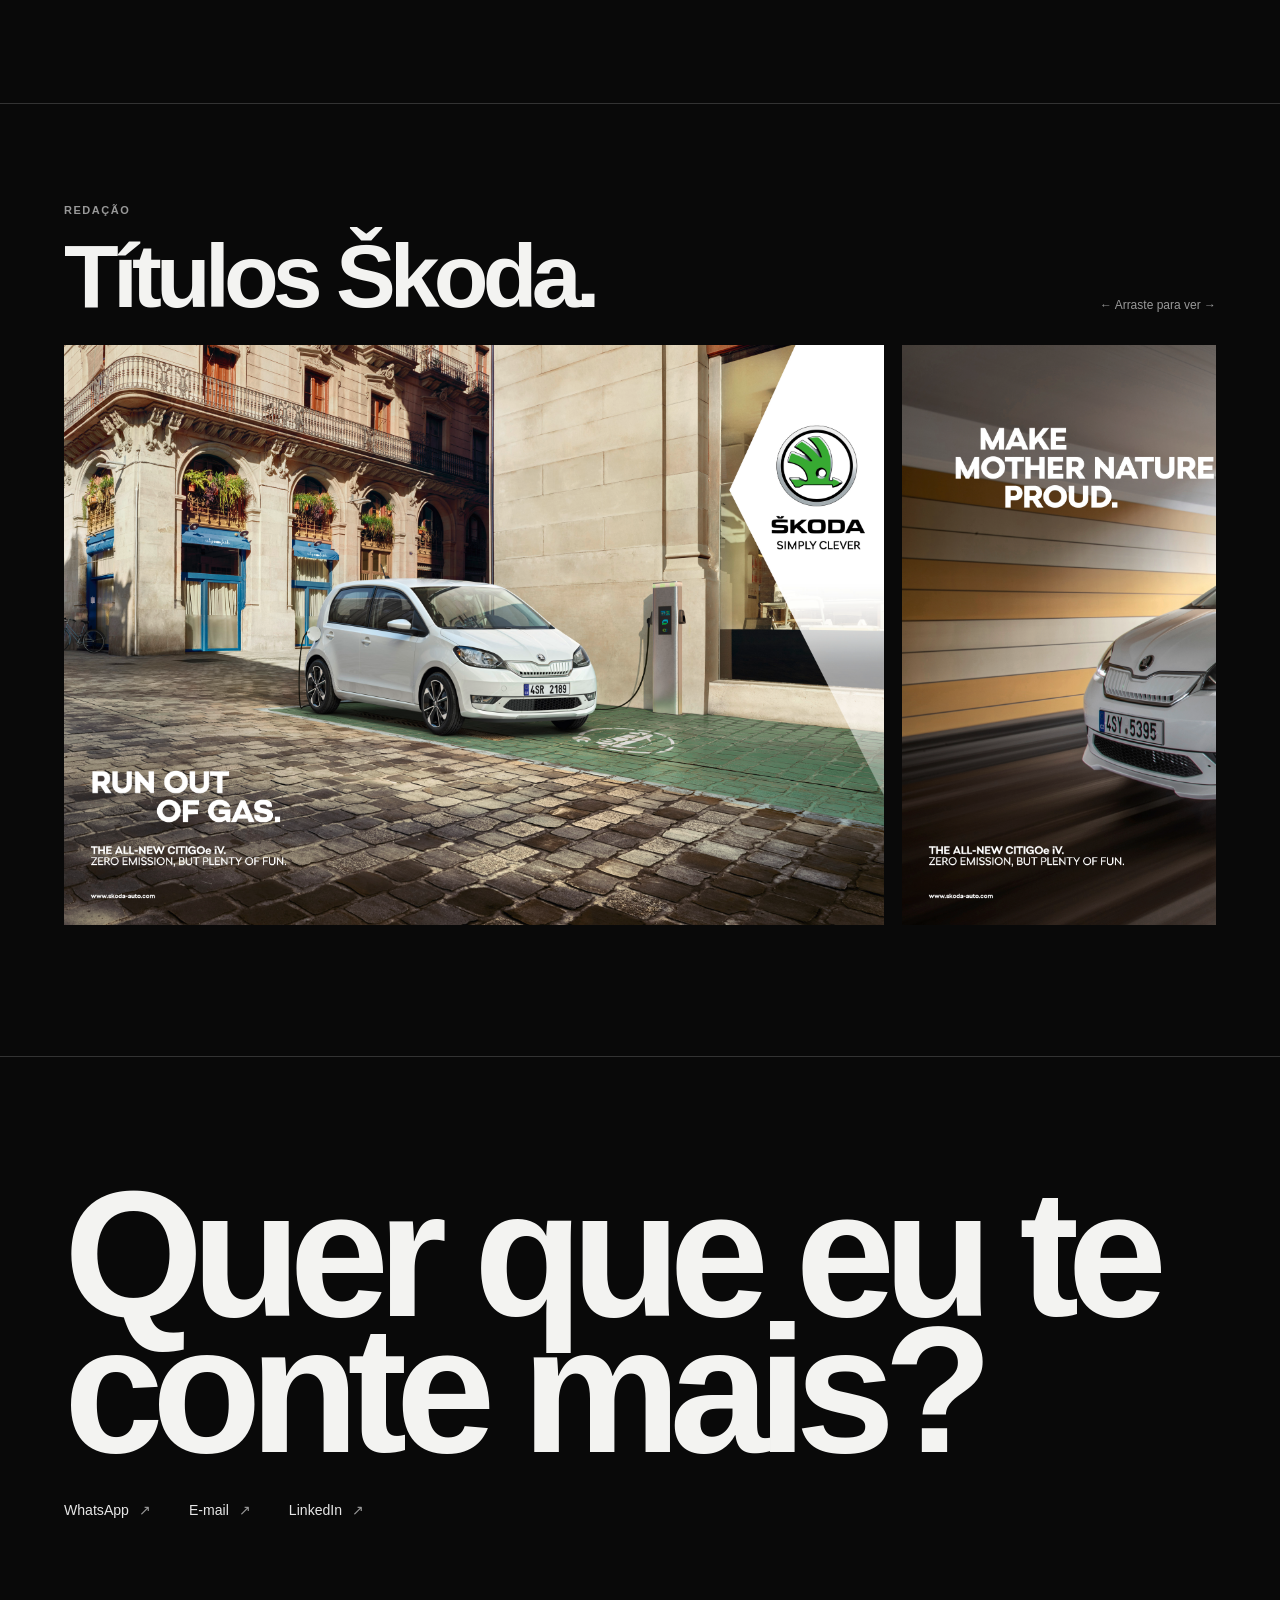
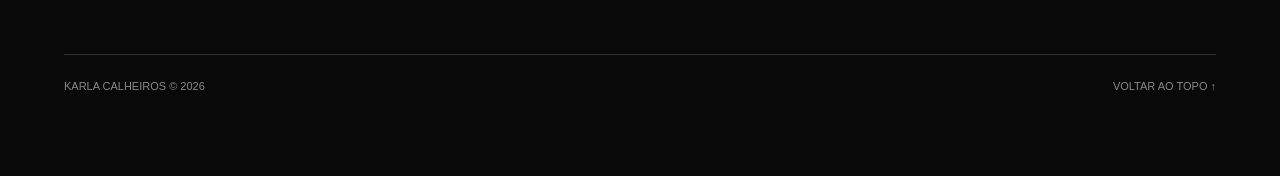
==== commit 3561faf8: "Update About paragraph with dona Jacira in Pindamonhangaba" ====
--- a/index.html
+++ b/index.html
@@ -204,7 +204,7 @@
 <section class="about" id="sobre" hidden><div class="container"><div class="kicker">Sobre</div><div class="prose">
 <p>Minha carreira começou no Brasil e passou pela Alemanha, Eslováquia e República Tcheca. Numa trajetória internacional curiosamente incompatível com minha paixão por&nbsp;praia.</p>
 <p>Nesses mais de 16 anos, criei campanhas locais, regionais e globais. Algumas dessas ideias renderam prêmios. Mais de 50, se a gente for botar na ponta do lápis, incluindo 7 Cannes Lions e o primeiro Grand Prix da história da República Tcheca.</p>
-<p>Nos últimos 8 anos, trabalhei principalmente com marcas globais como Škoda e BAT. Nesse tempo, virei especialista em toolkits, também conhecidos como playbooks, campaign frameworks ou qualquer outro nome que resolvam dar. Mas, seja lá como chamem, no fim das contas são aqueles decks bem detalhados que explicam, tim-tim por tim-tim, como fazer uma ideia funcionar em diferentes mercados, formatos e pontos de contato. Pra que a ideia continue interessante tanto pro Matteo, em Milão, quanto pra Yuki, em Tóquio, ou pro Wojtek, em Varsóvia.</p>
+<p>Nos últimos 8 anos, trabalhei principalmente com marcas globais como Škoda e BAT. Nesse tempo, virei especialista em toolkits, também conhecidos como playbooks, campaign frameworks ou qualquer outro nome que resolvam dar. Mas, seja lá como chamem, no fim das contas são aqueles decks bem detalhados que explicam, tim-tim por tim-tim, como fazer uma ideia funcionar em diferentes mercados, formatos e pontos de contato. Pra que a ideia continue interessante tanto pro Matteo, em Milão, quanto pra Yuki, em Tóquio, ou pra dona Jacira, em Pindamonhangaba.</p>
 <p>Também fiz muitas apresentações para <em>senior stakeholders</em>. A essa altura, você deve estar me imaginando como uma pessoa séria e importante. Talvez eu não devesse estragar essa imagem, mas toda vez que ouço <em>stakeholders</em>, imagino um bando de executivos segurando bifes espetados em garfos gigantes.</p>
 <p>Mais recentemente, comecei a dar aulas na Miami Ad School. Além de ensinar que tudo pode ser mídia, tento passar adiante algo que demorei a aprender: nem tudo precisa ser levado tão a sério.</p>
 <p>E, no meio disso tudo, aconteceu a maior mudança da minha vida: nasceu o Nino. Com ele, veio também a vontade de criar nossa família mais perto das nossas raízes, no Brasil.</p>
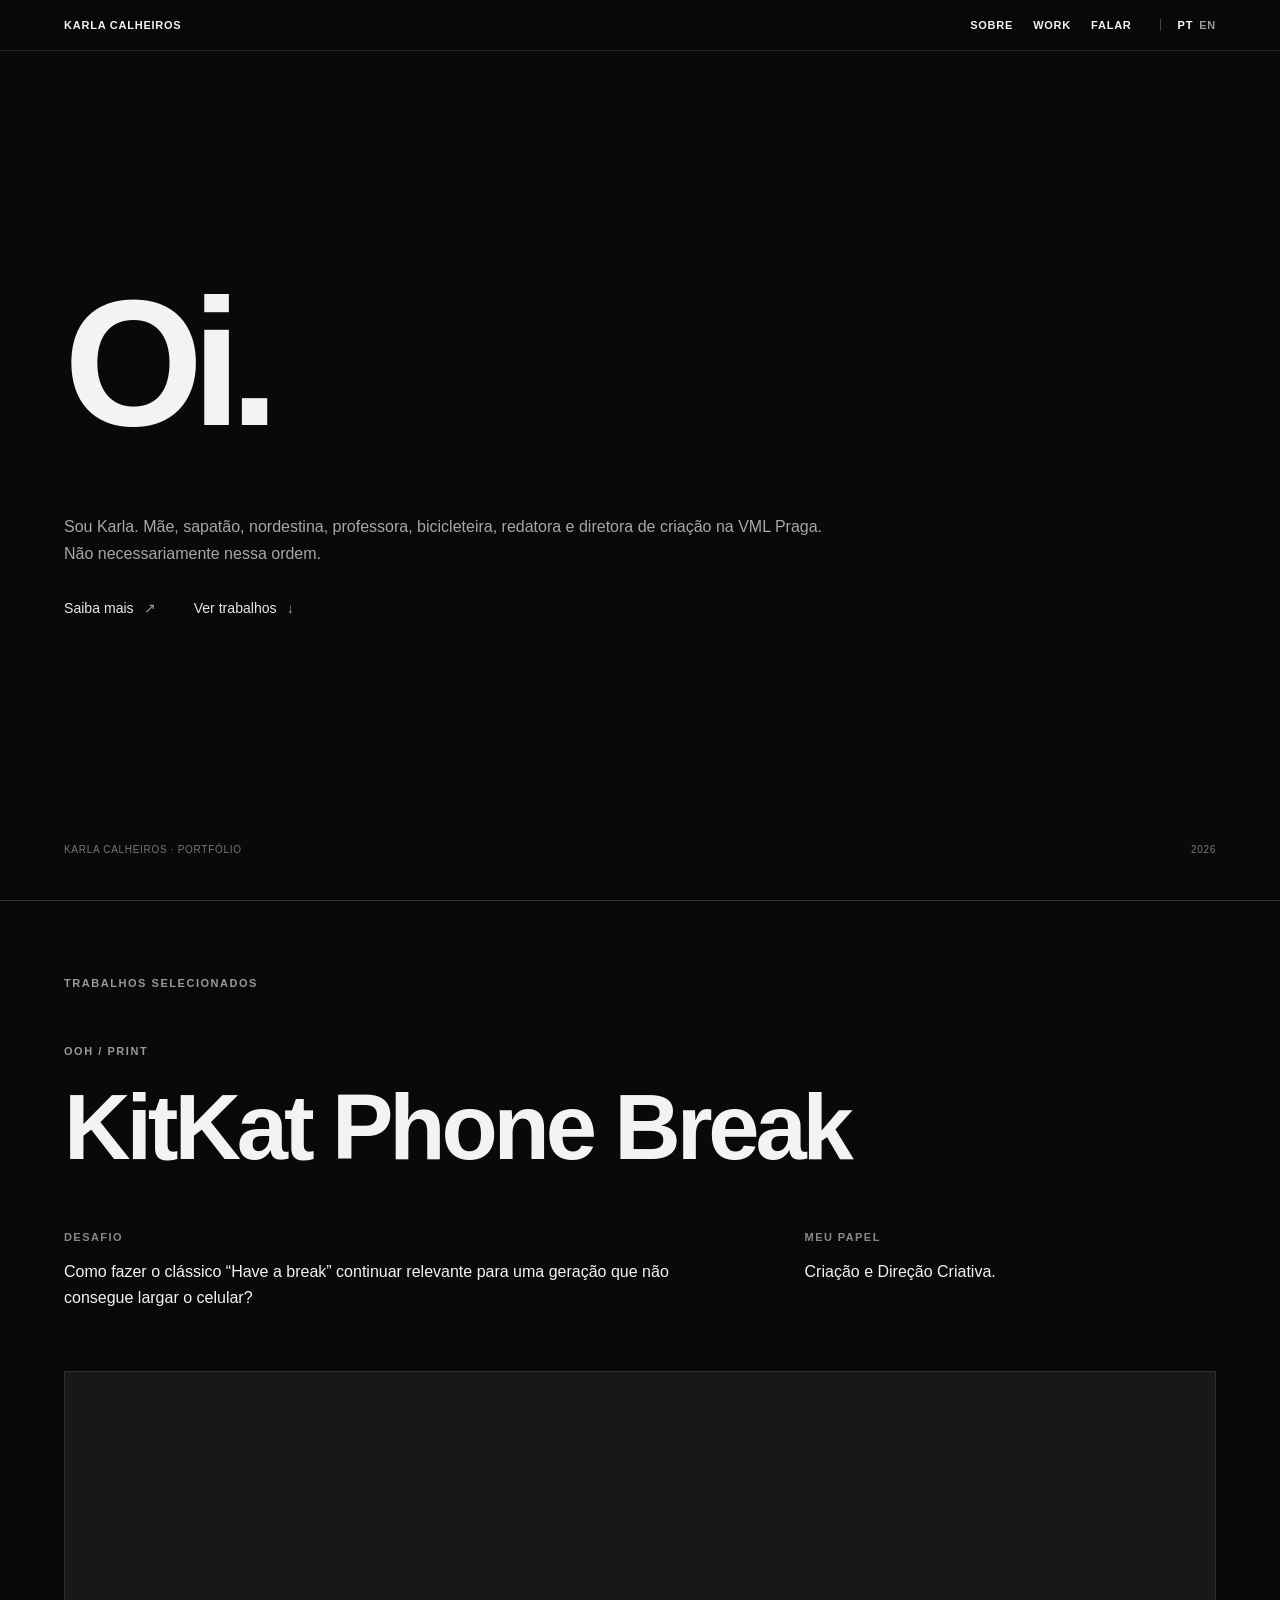
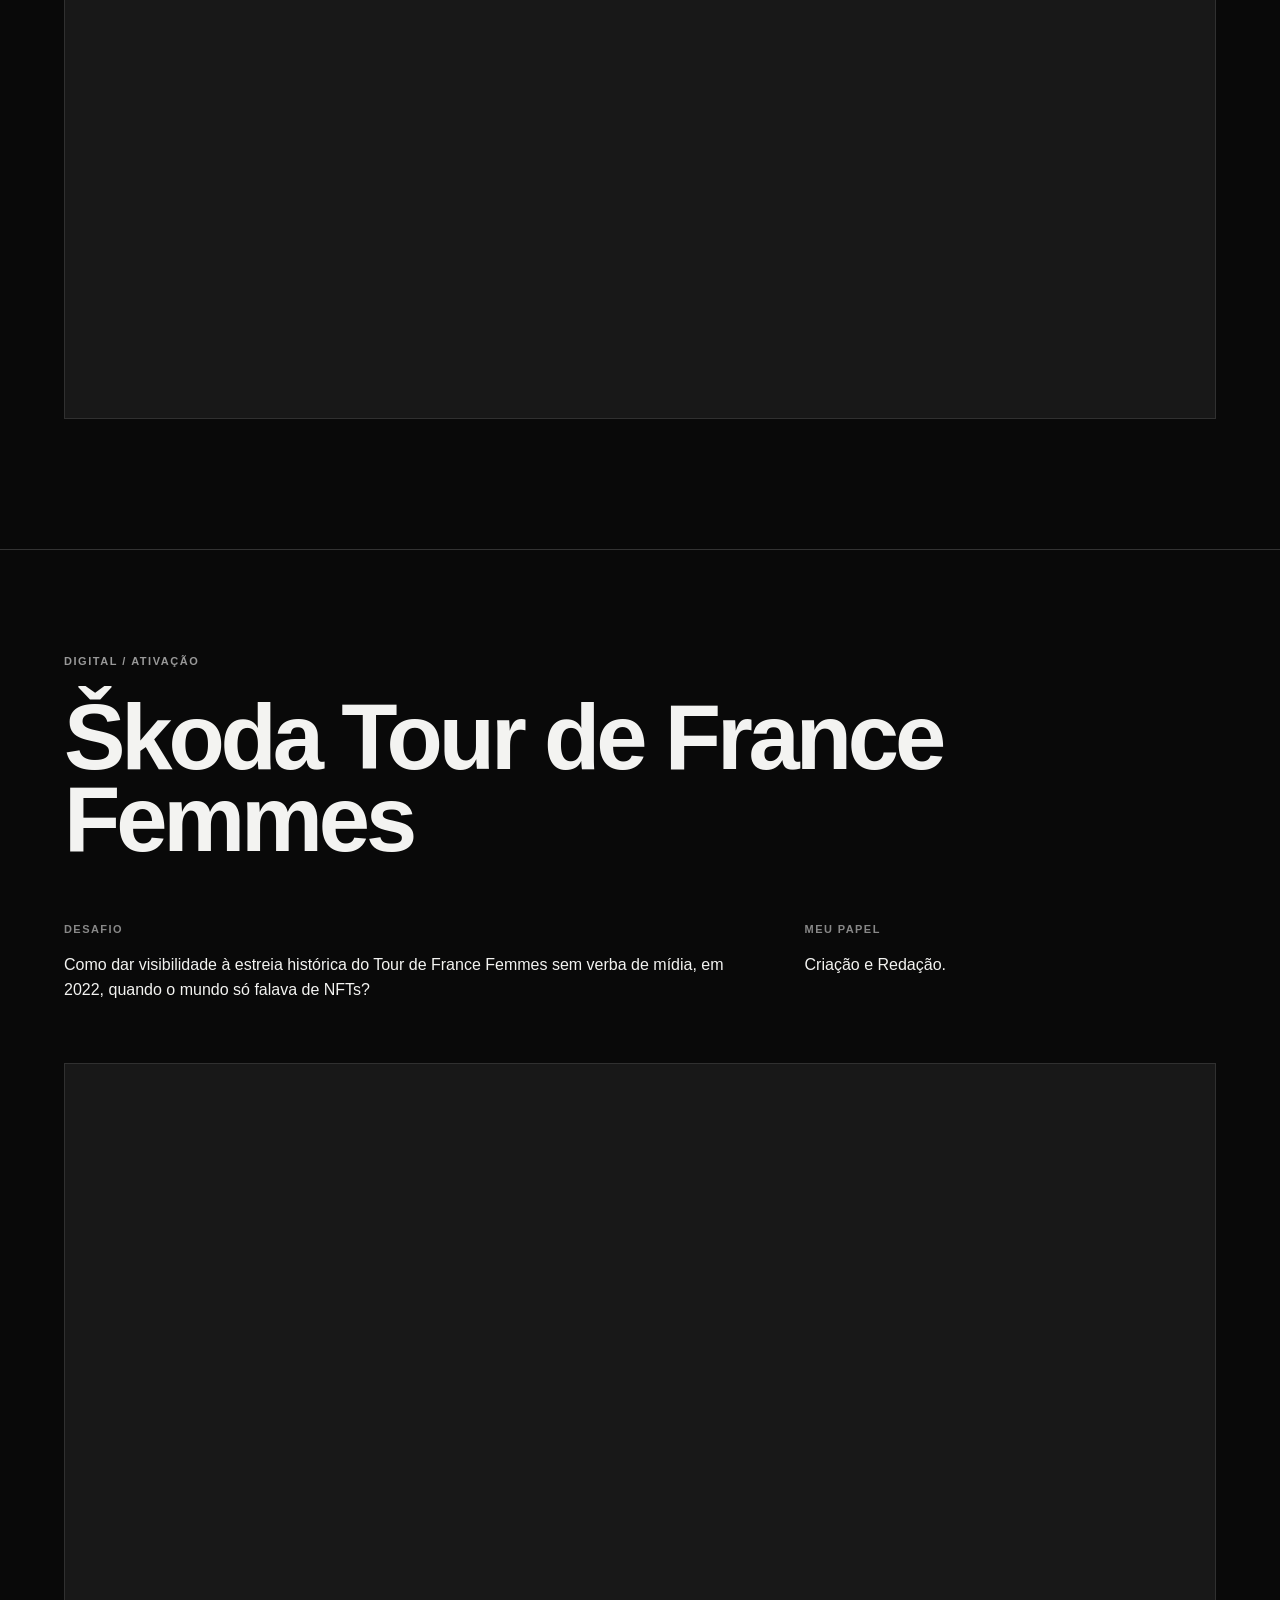
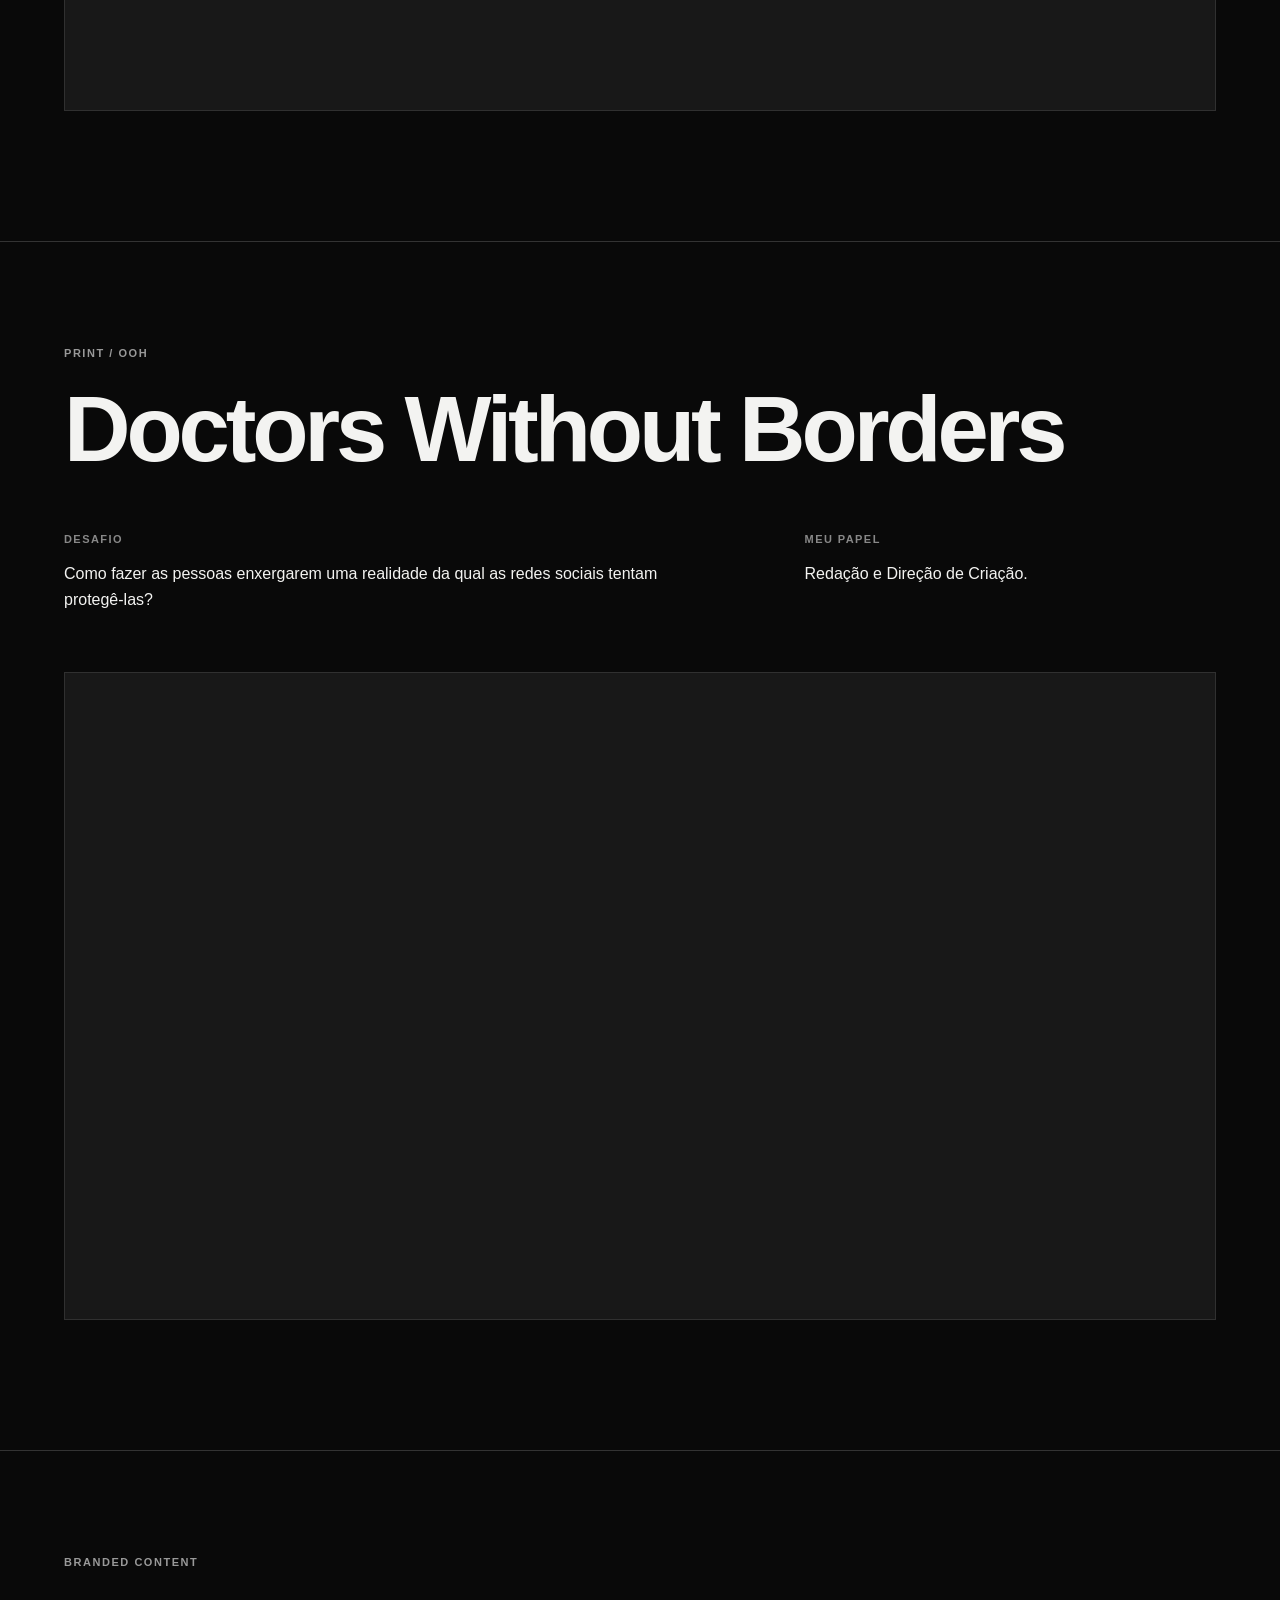
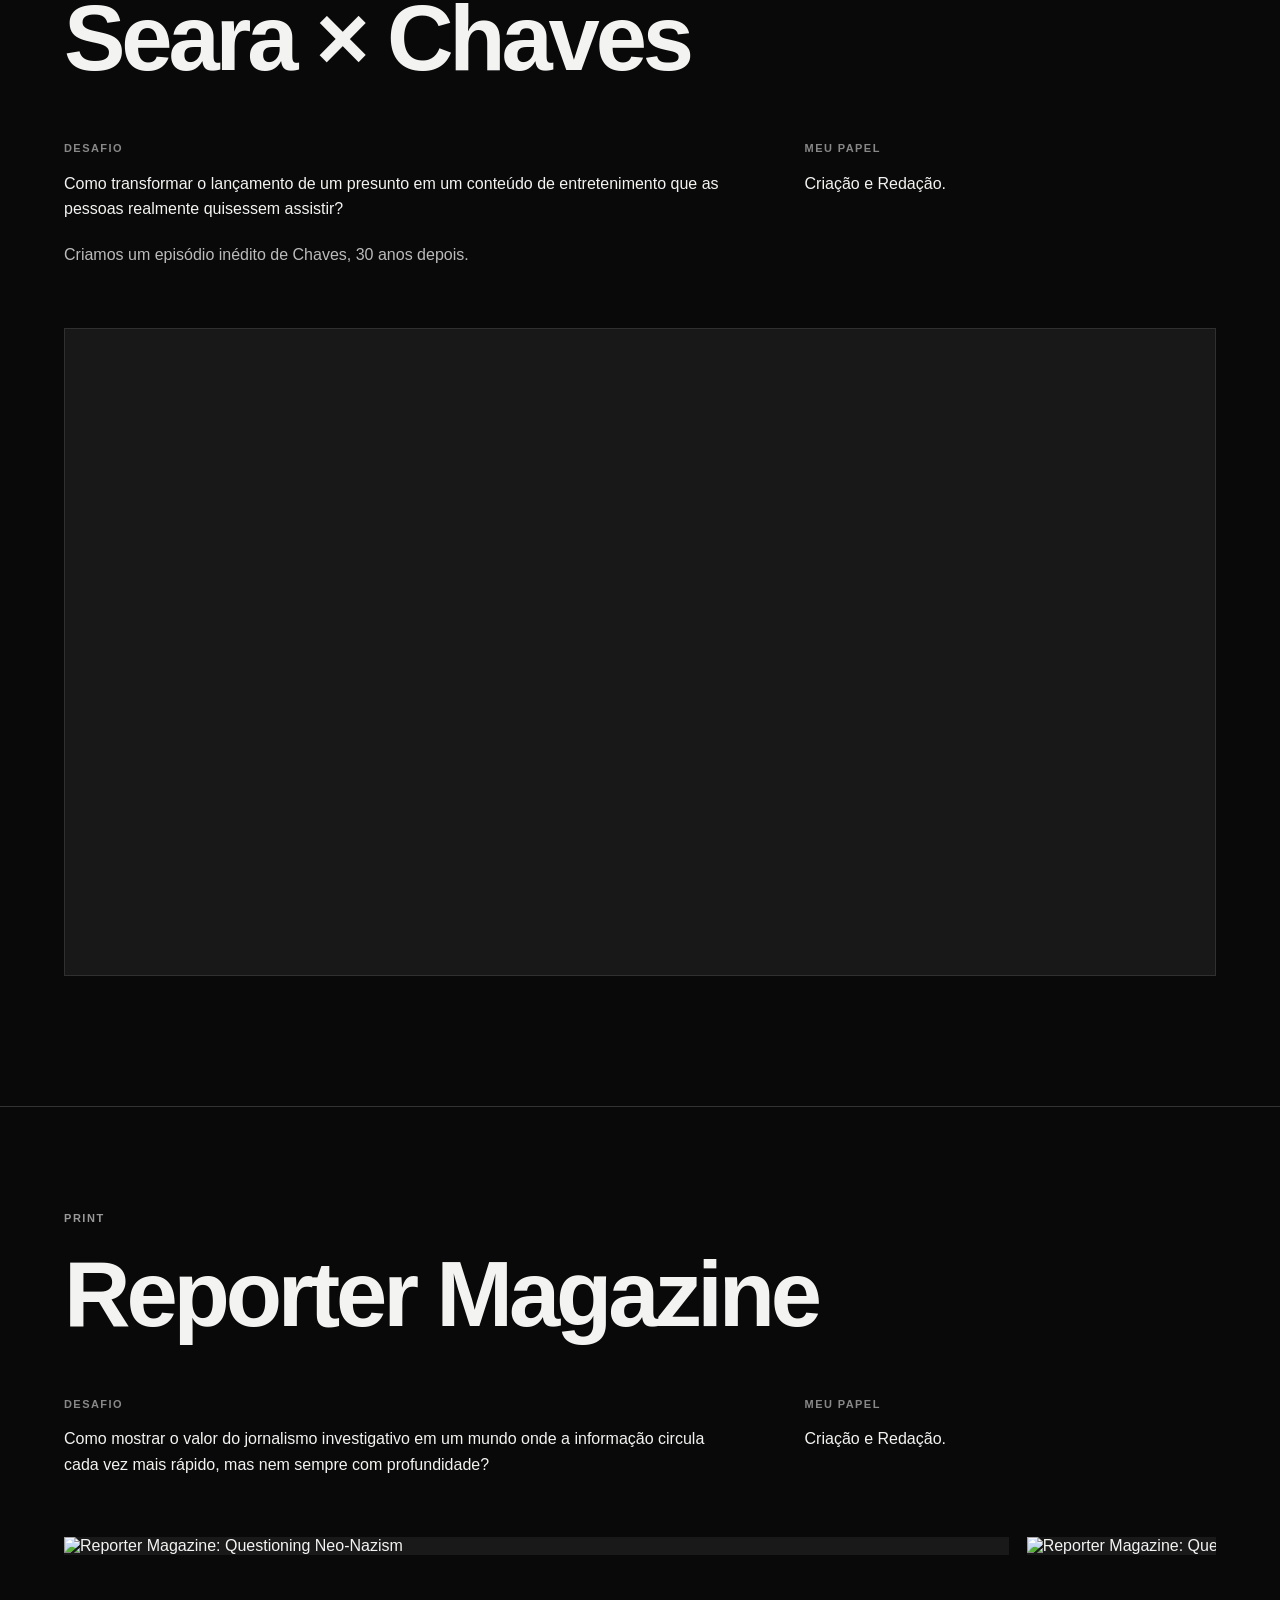
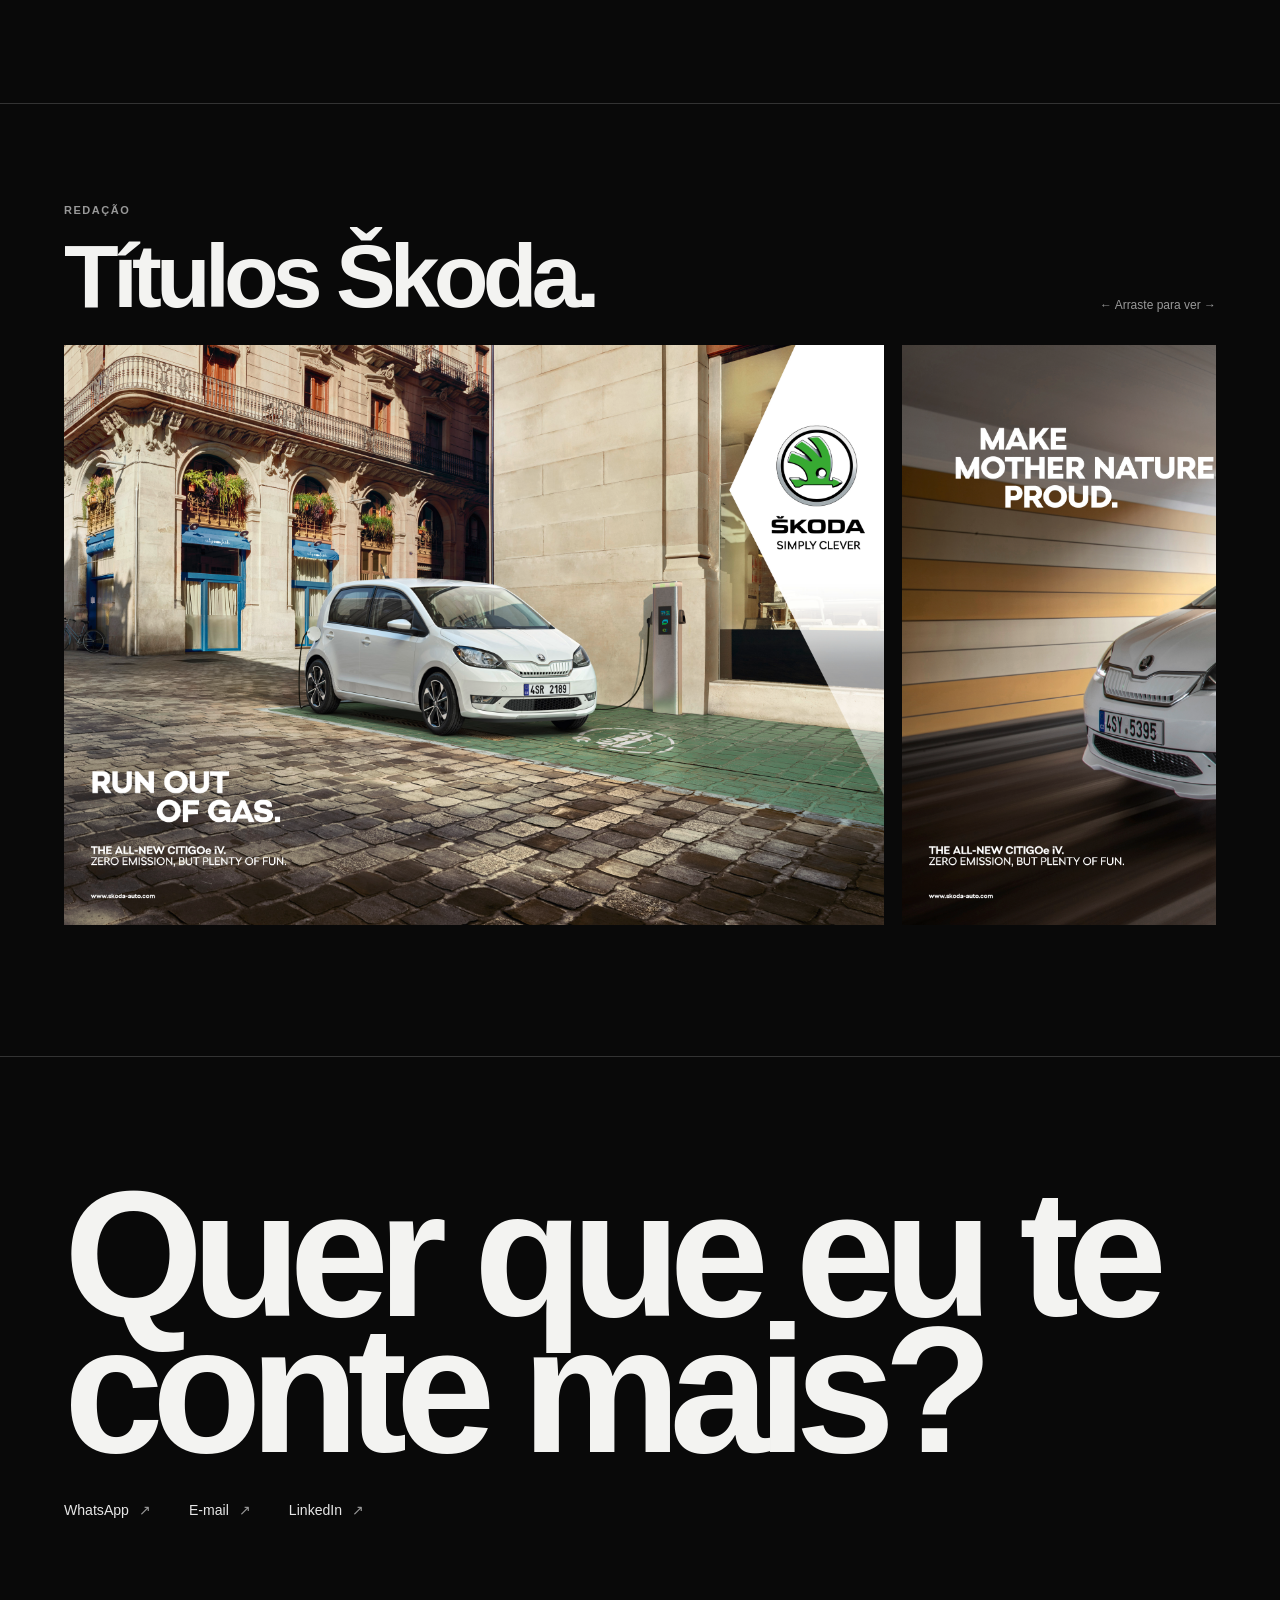
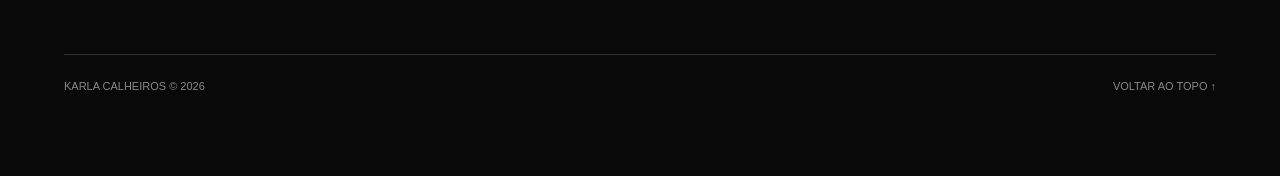
==== commit 87f95b2a: "Add PT and EN language switch to portfolio" ====
--- a/index.html
+++ b/index.html
@@ -198,8 +198,11 @@
 .work.work-compact{padding:76px 0 32px}
 .work.work-compact + #cases .case:first-child{border-top:0;padding-top:24px}
 @media(max-width:700px){.work.work-compact{padding:62px 0 20px}.work.work-compact + #cases .case:first-child{padding-top:20px}}
+
+/* Language switch */
+.top .lang-switch{display:inline-flex;gap:6px;align-items:center;margin-left:8px;padding-left:17px;border-left:1px solid #444}.top .lang-switch a{color:#999}.top .lang-switch a[aria-current="page"]{color:#fff}.top .lang-switch a:hover{color:#fff;opacity:1}@media(max-width:700px){.top .lang-switch{margin-left:0;padding-left:9px;gap:5px}.top div{gap:11px}}
 </style></head><body>
-<nav class="top"><a href="#top">KARLA CALHEIROS</a><div><a href="#sobre">SOBRE</a><a href="#work">WORK</a><a href="#contato">FALAR</a></div></nav>
+<nav class="top"><a href="#top">KARLA CALHEIROS</a><div><a href="#sobre">SOBRE</a><a href="#work">WORK</a><a href="#contato">FALAR</a><span class="lang-switch"><a href="index.html" lang="pt-BR" aria-current="page">PT</a><a href="en.html" lang="en">EN</a></span></div></nav>
 <header class="hero hero-intro" id="top"><div class="greeting" aria-label="Hello. Ahoj. Hallo. Oi."><span class="greeting-word word-1" aria-hidden="true">Hello.</span><span class="greeting-word word-2" aria-hidden="true">Ahoj.</span><span class="greeting-word word-3" aria-hidden="true">Hallo.</span><h1 class="greeting-word word-4">Oi.</h1></div><p class="hero-copy">Sou Karla. Mãe, sapatão, nordestina, professora, bicicleteira, redatora e diretora de criação na VML Praga.<span class="intro-lastline">Não necessariamente nessa ordem.</span></p><div class="hero-choices"><a href="#sobre">Saiba mais <span aria-hidden="true">↗</span></a><a href="#work">Ver trabalhos <span aria-hidden="true">↓</span></a></div><div class="hero-foot"><span>KARLA CALHEIROS · PORTFÓLIO</span><span>2026</span></div></header>
 <section class="about" id="sobre" hidden><div class="container"><div class="kicker">Sobre</div><div class="prose">
 <p>Minha carreira começou no Brasil e passou pela Alemanha, Eslováquia e República Tcheca. Numa trajetória internacional curiosamente incompatível com minha paixão por&nbsp;praia.</p>
@@ -210,11 +213,11 @@
 <p>E, no meio disso tudo, aconteceu a maior mudança da minha vida: nasceu o Nino. Com ele, veio também a vontade de criar nossa família mais perto das nossas raízes, no Brasil.</p>
 <p>O que, aliás, explica por que você está aqui lendo tudo isso.</p>
 <p>A compatibilidade com minha paixão por praia é mera coincidência.</p>
-<div class="about-highlights"><div class="kicker">Alguns highlights</div><ul><li>4º lugar no ranking europeu e 12º no ranking global de diretores de criação do The One Show 2026.</li><li>Presidente do júri de Print do Czech Young Lions.</li><li>Jurada do New York Festivals.</li></ul></div>
+<div class="about-highlights"><div class="kicker">Alguns highlights</div><ul><li>4º lugar no ranking europeu e 12º no ranking global de diretores de criação do The One Show 2026.</li><li>Presidente do júri de Print do Cannes Young Lions Czech Republic.</li><li>Jurada do New York Festivals.</li></ul></div>
 </div></div></section>
 <section class="work work-compact" id="work"><div class="container"><div class="kicker">Trabalhos selecionados</div></div></section><main id="cases"></main><section class="titles" aria-label="Títulos Škoda"><div class="container">
 <div class="kicker">Redação</div><div class="titles-head"><h2>Títulos Škoda.</h2><span>← Arraste para ver →</span></div>
-<div class="titles-track titles-prints" tabindex="0" aria-label="Anúncios originais Škoda. Deslize horizontalmente para ver."><figure class="titles-print"><img loading="lazy" src="CITIGOe_Karla.jpeg" alt="Škoda Citigo e iV: Run out of gas." onerror="this.hidden=true;this.nextElementSibling.hidden=false"><figcaption hidden>Imagem 1 de 7 · Škoda Citigo e iV: Run out of gas.</figcaption></figure><figure class="titles-print"><img loading="lazy" src="CITIGOe_Karla3.jpeg" alt="Škoda Citigo e iV: Make Mother Nature proud." onerror="this.hidden=true;this.nextElementSibling.hidden=false"><figcaption hidden>Imagem 2 de 7 · Škoda Citigo e iV: Make Mother Nature proud.</figcaption></figure><figure class="titles-print"><img loading="lazy" src="Scala_PrintA3_BRAND_Comfort.jpg" alt="Škoda Scala: You’ve got far more favourite places than you think." onerror="this.hidden=true;this.nextElementSibling.hidden=false"><figcaption hidden>Imagem 3 de 7 · Škoda Scala: You’ve got far more favourite places than you think.</figcaption></figure><figure class="titles-print"><img loading="lazy" src="Scala_PrintA3_PRODUCT_Connectivity2.jpg" alt="Škoda Scala: The meaning of life is hard to find. Unlike a parking space." onerror="this.hidden=true;this.nextElementSibling.hidden=false"><figcaption hidden>Imagem 4 de 7 · Škoda Scala: The meaning of life is hard to find. Unlike a parking space.</figcaption></figure><figure class="titles-print"><img loading="lazy" src="Scala_PrintA3_PRODUCT_ExtDesign.jpg" alt="Škoda Scala: Let your curiosity drive you." onerror="this.hidden=true;this.nextElementSibling.hidden=false"><figcaption hidden>Imagem 5 de 7 · Škoda Scala: Let your curiosity drive you.</figcaption></figure><figure class="titles-print"><img loading="lazy" src="Screenshot%202026-10-29%20at%2015.55.54.png" alt="Škoda Cycling: We BMX before we ABC. Original story sequence." onerror="this.hidden=true;this.nextElementSibling.hidden=false"><figcaption hidden>Imagem 6 de 7 · Škoda Cycling: We BMX before we ABC. Original story sequence.</figcaption></figure><figure class="titles-print"><img loading="lazy" src="Screenshot%202026-10-29%20at%2015.56.06.png" alt="Škoda Cycling: They fly off the nest. Original story sequence." onerror="this.hidden=true;this.nextElementSibling.hidden=false"><figcaption hidden>Imagem 7 de 7 · Škoda Cycling: They fly off the nest. Original story sequence.</figcaption></figure></div></div></section>
+<div class="titles-track titles-prints" tabindex="0" aria-label="Anúncios originais Škoda. Deslize horizontalmente para ver."><figure class="titles-print"><img loading="lazy" src="CITIGOe_Karla.jpeg" alt="Škoda Citigo e iV: Run out of gas." onerror="this.hidden=true;this.nextElementSibling.hidden=false"><figcaption hidden>Imagem 1 de 7 · Škoda Citigo e iV: Run out of gas.</figcaption></figure><figure class="titles-print"><img loading="lazy" src="CITIGOe_Karla3.jpeg" alt="Škoda Citigo e iV: Make Mother Nature proud." onerror="this.hidden=true;this.nextElementSibling.hidden=false"><figcaption hidden>Imagem 2 de 7 · Škoda Citigo e iV: Make Mother Nature proud.</figcaption></figure><figure class="titles-print"><img loading="lazy" src="Scala_PrintA3_BRAND_Comfort.jpg" alt="Škoda Scala: You’ve got far more favourite places than you think." onerror="this.hidden=true;this.nextElementSibling.hidden=false"><figcaption hidden>Imagem 3 de 7 · Škoda Scala: You’ve got far more favourite places than you think.</figcaption></figure><figure class="titles-print"><img loading="lazy" src="Scala_PrintA3_PRODUCT_Connectivity2.jpg" alt="Škoda Scala: The meaning of life is hard to find. Unlike a parking space." onerror="this.hidden=true;this.nextElementSibling.hidden=false"><figcaption hidden>Imagem 4 de 7 · Škoda Scala: The meaning of life is hard to find. Unlike a parking space.</figcaption></figure><figure class="titles-print"><img loading="lazy" src="Scala_PrintA3_PRODUCT_ExtDesign.jpg" alt="Škoda Scala: Let your curiosity drive you." onerror="this.hidden=true;this.nextElementSibling.hidden=false"><figcaption hidden>Imagem 5 de 7 · Škoda Scala: Let your curiosity drive you.</figcaption></figure><figure class="titles-print"><img loading="lazy" src="Imagem%20do%20ChatGPT%2030%20de%20out.%20de%202026%2C%2013_03_38-1.png" alt="Škoda Cycling: We BMX before we ABC. Original story sequence." onerror="this.hidden=true;this.nextElementSibling.hidden=false"><figcaption hidden>Imagem 6 de 7 · Škoda Cycling: We BMX before we ABC. Original story sequence.</figcaption></figure><figure class="titles-print"><img loading="lazy" src="Imagem%20do%20ChatGPT%2030%20de%20out.%20de%202026%2C%2013_03_41-2.png" alt="Škoda Cycling: They fly off the nest. Original story sequence." onerror="this.hidden=true;this.nextElementSibling.hidden=false"><figcaption hidden>Imagem 7 de 7 · Škoda Cycling: They fly off the nest. Original story sequence.</figcaption></figure></div></div></section>
 <footer class="footer" id="contato"><div class="container"><h2 class="contact-heading">Quer que eu te conte mais?</h2><div class="links"><a href="https://wa.me/420608595144" target="_blank" rel="noopener noreferrer">WhatsApp <span aria-hidden="true">↗</span></a><a href="mailto:kcalheiros@hotmail.com">E-mail <span aria-hidden="true">↗</span></a><a href="https://www.linkedin.com/in/karlacalheiros" target="_blank" rel="noopener">LinkedIn <span aria-hidden="true">↗</span></a></div><div class="fine"><span>KARLA CALHEIROS © 2026</span><a href="#top">VOLTAR AO TOPO ↑</a></div></div></footer>
 <script>
 const projects=[
